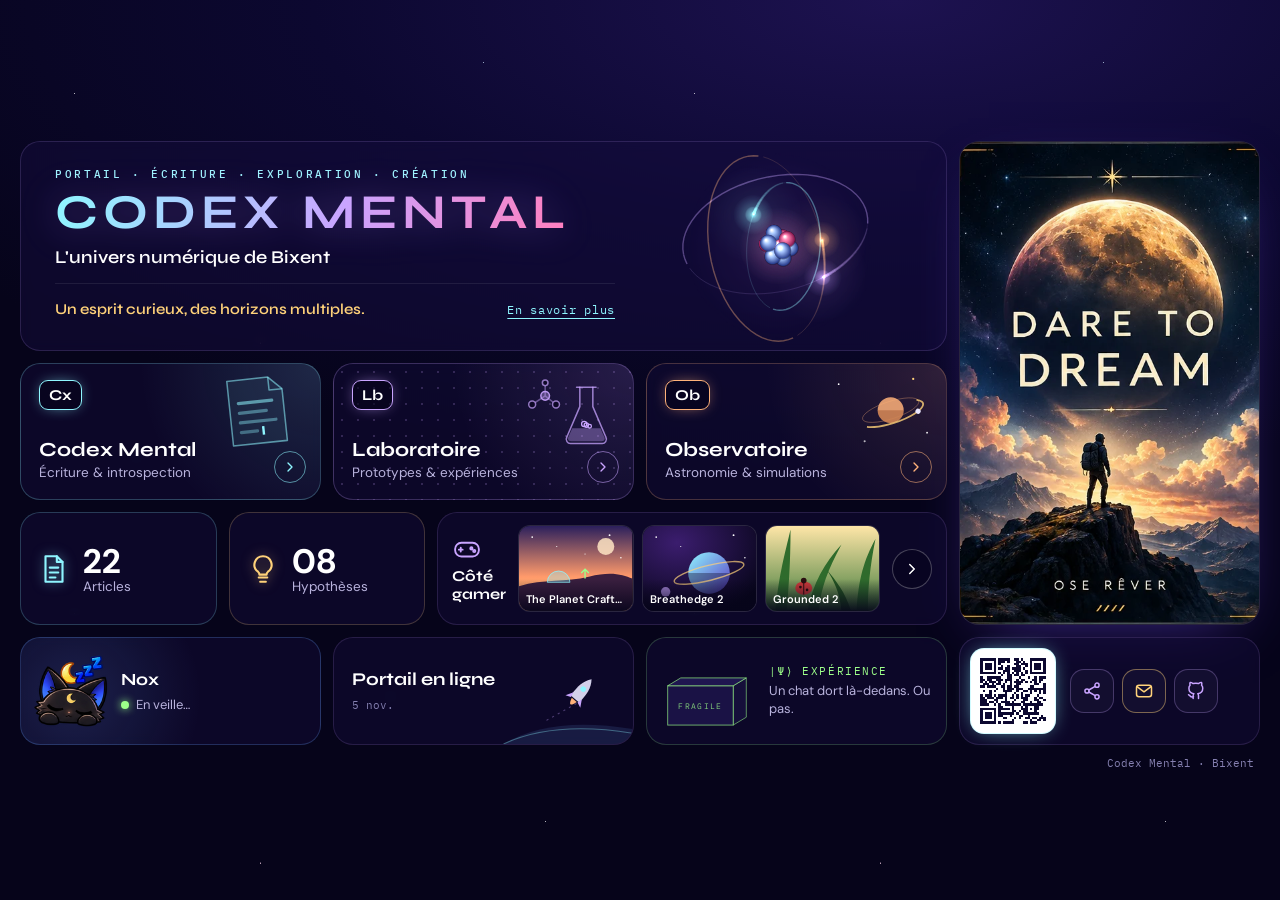
==== index.html @ 1cc4543a "Mosaïque Bento sur 12 colonnes, contact en icônes, Côté gamer illustré - Grille de 12 colonnes : tai" ====
<!doctype html>
<html lang="fr">
<head>
<meta charset="utf-8">
<meta name="viewport" content="width=device-width, initial-scale=1, viewport-fit=cover">
<title>Codex Mental — l'univers numérique de Bixent</title>
<meta name="description" content="Écriture, exploration et création numérique : le portail de Codex Mental, du Laboratoire et de l'Observatoire.">
<meta name="theme-color" content="#06041a">
<link rel="canonical" href="https://bixent.codexmental.com/">
<meta property="og:type" content="website">
<meta property="og:url" content="https://bixent.codexmental.com/">
<meta property="og:title" content="Codex Mental — l'univers numérique de Bixent">
<meta property="og:description" content="Écriture, exploration et création numérique : Codex Mental, le Laboratoire et l'Observatoire.">
<meta name="twitter:card" content="summary">
<link rel="icon" href="favicon.svg" type="image/svg+xml">
<link rel="preload" href="fonts/Syne.woff" as="font" type="font/woff" crossorigin>
<link rel="stylesheet" href="css/style.css">
</head>
<body>
<div class="sky" aria-hidden="true"></div>
<main class="wrap">
<div class="grid" id="grid">

  <!-- EN-TÊTE -->
  <section class="card hero a-hero">
    <canvas class="atom" id="atom" aria-hidden="true"></canvas>
    <div class="hero-in">
      <span class="eyebrow">Portail · Écriture · Exploration · Création</span>
      <h1 class="title">CODEX MENTAL</h1>
      <p class="subtitle">L'univers numérique de Bixent</p>
      <div class="bio">
        <div class="bio-row">
          <p class="bio-head">Un esprit curieux, des horizons multiples.</p>
          <button type="button" class="link-btn" id="bio-btn" aria-expanded="false" aria-controls="bio-more">En savoir plus</button>
        </div>
        <div id="bio-more" class="bio-more" hidden>
          <p>J'aime questionner ce qui nous entoure, explorer ce que nous comprenons encore mal et donner forme aux idées qui traversent mon esprit.</p>
          <p>Entre écriture, sciences, psychologie, technologies et créations numériques, chaque question peut devenir une réflexion, chaque idée un projet, et chaque exploration une nouvelle découverte.</p>
        </div>
      </div>
    </div>
  </section>

  <!-- AFFICHES : pièce maîtresse -->
  <section class="card poster a-poster" id="posters" aria-roledescription="carrousel" aria-label="Affiches">
    <div class="poster-stage" id="poster-stage"></div>
    <div class="poster-bar">
      <span class="poster-status" id="poster-status"></span>
      <div class="poster-nav">
        <button type="button" class="icon-btn round" id="poster-prev" aria-label="Affiche précédente"><svg viewBox="0 0 24 24" aria-hidden="true"><path d="M15 18l-6-6 6-6"/></svg></button>
        <button type="button" class="icon-btn round" id="poster-next" aria-label="Affiche suivante"><svg viewBox="0 0 24 24" aria-hidden="true"><path d="M9 18l6-6-6-6"/></svg></button>
      </div>
    </div>
  </section>

  <!-- TROIS UNIVERS -->
  <a class="card uni a-cx" href="https://codexmental.com" style="--c:#8ff6ff">
    <svg class="uni-art" aria-hidden="true" viewBox="0 0 96 72">
      <g transform="rotate(-6 48 36)">
        <path d="M24 6H62L74 18V66H24Z" fill="#8ff6ff" fill-opacity=".06" stroke="#8ff6ff" stroke-opacity=".55" stroke-width="1.4" stroke-linejoin="round"/>
        <path d="M62 6V18H74" fill="none" stroke="#8ff6ff" stroke-opacity=".55" stroke-width="1.4" stroke-linejoin="round"/>
        <rect x="31" y="26" width="34" height="3" rx="1.5" fill="#8ff6ff" fill-opacity=".55"/>
        <rect x="31" y="35" width="28" height="3" rx="1.5" fill="#8ff6ff" fill-opacity=".4"/>
        <rect x="31" y="44" width="36" height="3" rx="1.5" fill="#8ff6ff" fill-opacity=".4"/>
        <rect x="31" y="53" width="18" height="3" rx="1.5" fill="#8ff6ff" fill-opacity=".35"/>
        <rect class="blink" x="52" y="50.5" width="2.2" height="8" fill="#8ff6ff"/>
      </g>
    </svg>
    <span class="tile">Cx</span>
    <span class="uni-text">
      <span class="uni-name">Codex Mental</span>
      <span class="uni-desc">Écriture &amp; introspection</span>
    </span>
    <span class="go" aria-hidden="true"><svg viewBox="0 0 24 24"><path d="M9 18l6-6-6-6"/></svg></span>
  </a>

  <a class="card uni uni-lab a-lb" href="https://lab.codexmental.com" style="--c:#c9a4ff">
    <svg class="uni-art" aria-hidden="true" viewBox="0 0 96 72">
      <g stroke="#c9a4ff" stroke-width="1.4" fill="none" stroke-linecap="round" stroke-linejoin="round">
        <path d="M14 30L26 22M26 22L36 30M26 22V10" stroke-opacity=".45"/>
        <circle cx="14" cy="30" r="3.2" fill="#0d0826" stroke-opacity=".7"/><circle cx="36" cy="30" r="3.2" fill="#0d0826" stroke-opacity=".7"/>
        <circle cx="26" cy="22" r="4" fill="#c9a4ff" fill-opacity=".35" stroke-opacity=".9"/><circle cx="26" cy="10" r="2.6" fill="#0d0826" stroke-opacity=".7"/>
        <path d="M58 14V32L46 60A4 4 0 0 0 50 66H78A4 4 0 0 0 82 60L70 32V14" stroke-opacity=".75"/>
        <path d="M55 14H73" stroke-opacity=".75"/>
      </g>
      <path d="M51 52H77L81 61A3 3 0 0 1 78 64H50A3 3 0 0 1 47 61Z" fill="#c9a4ff" fill-opacity=".35"/>
      <circle class="bub" cx="62" cy="48" r="2.4" fill="none" stroke="#c9a4ff" stroke-width="1.2"/>
      <circle class="bub b2" cx="67" cy="50" r="1.7" fill="none" stroke="#c9a4ff" stroke-width="1.2"/>
      <circle class="bub b3" cx="64" cy="49" r="2" fill="none" stroke="#c9a4ff" stroke-width="1.2"/>
    </svg>
    <span class="tile">Lb</span>
    <span class="uni-text">
      <span class="uni-name">Laboratoire</span>
      <span class="uni-desc">Prototypes &amp; expériences</span>
    </span>
    <span class="go" aria-hidden="true"><svg viewBox="0 0 24 24"><path d="M9 18l6-6-6-6"/></svg></span>
  </a>

  <a class="card uni a-ob" href="https://obs.codexmental.com" style="--c:#ffb27a">
    <svg class="uni-art" aria-hidden="true" viewBox="0 0 120 90">
      <circle cx="10" cy="14" r="1" fill="#fff"/><circle cx="40" cy="80" r="1.2" fill="#fff" fill-opacity=".7"/><circle cx="112" cy="70" r="1" fill="#fff"/><circle cx="96" cy="8" r="1.3" fill="#ffd27a"/>
      <g transform="translate(70 44)">
        <ellipse rx="34" ry="10" fill="none" stroke="#ffb27a" stroke-opacity=".35" transform="rotate(-18)"/>
        <circle r="15" fill="#ffb27a" fill-opacity=".85"/>
        <path d="M-15 0A15 15 0 0 0 15 0" fill="#8a3f1e" fill-opacity=".35"/>
        <path d="M-32 6A34 10 0 0 0 32-6" transform="rotate(-18) translate(0 4)" fill="none" stroke="#ffd27a" stroke-width="2" stroke-opacity=".8"/>
        <g><animateTransform attributeName="transform" type="rotate" from="0" to="360" dur="16s" repeatCount="indefinite"/><circle cx="26" cy="-18" r="3" fill="#e9e6ff"/></g>
      </g>
    </svg>
    <span class="tile">Ob</span>
    <span class="uni-text">
      <span class="uni-name">Observatoire</span>
      <span class="uni-desc">Astronomie &amp; simulations</span>
    </span>
    <span class="go" aria-hidden="true"><svg viewBox="0 0 24 24"><path d="M9 18l6-6-6-6"/></svg></span>
  </a>

  <!-- COMPTEURS -->
  <section class="card count a-ar" data-feature="stats" style="--c:#8ff6ff">
    <svg class="count-ico" viewBox="0 0 24 24" aria-hidden="true"><path d="M6 3h8l4 4v14H6z"/><path d="M14 3v4h4M9 11h6M9 14.5h6M9 18h4"/></svg>
    <div class="count-txt"><b id="n-articles">22</b><span>Articles</span></div>
  </section>
  <section class="card count a-hy" data-feature="stats" style="--c:#ffd27a">
    <svg class="count-ico" viewBox="0 0 24 24" aria-hidden="true"><path d="M9 18h6M10 21h4"/><path d="M12 3a6 6 0 0 0-3.5 10.9c.6.5 1 1.2 1 2.1h5c0-.9.4-1.6 1-2.1A6 6 0 0 0 12 3z"/></svg>
    <div class="count-txt"><b id="n-ideas">08</b><span>Hypothèses</span></div>
  </section>

  <!-- CÔTÉ GAMER -->
  <section class="card gamer a-gm" id="gamer" hidden>
    <div class="gamer-head">
      <svg class="gamer-ico" viewBox="0 0 24 24" aria-hidden="true"><rect x="2.5" y="7" width="19" height="11" rx="5"/><path d="M7 11v3M5.5 12.5h3"/><circle cx="15.5" cy="11.5" r=".9"/><circle cx="17.8" cy="13.6" r=".9"/></svg>
      <span class="gamer-title">Côté <br>gamer</span>
    </div>
    <ul class="thumbs" id="thumbs" aria-live="polite"></ul>
    <button type="button" class="icon-btn round small-btn" id="games-next" aria-label="Autres jeux" data-tip="Autres jeux"><svg viewBox="0 0 24 24" aria-hidden="true"><path d="M9 18l6-6-6-6"/></svg></button>
  </section>

  <!-- NOX -->
  <section class="card nox a-nx" id="nox" data-feature="nox">
    <button type="button" class="nox-btn" id="nox-btn" aria-label="Réveiller Nox" data-tip="Réveiller Nox">
      <img id="nox-img" class="breathe" src="img/nox/nox_sleep.png" alt="" width="128" height="128">
    </button>
    <div class="mini-txt">
      <p class="nox-name">Nox</p>
      <p class="nox-state"><span class="dot" id="nox-dot"></span><span id="nox-title">En veille…</span></p>
      <p class="nox-line" id="nox-line" aria-live="polite"></p>
    </div>
  </section>

  <!-- NOUVEAUTÉ -->
  <section class="card news a-nw" id="news" data-feature="news">
    <svg class="news-art" viewBox="0 0 120 80" aria-hidden="true">
      <path d="M0 80C30 62 70 58 120 66V80Z" fill="#6aa8ff" fill-opacity=".12"/>
      <path d="M0 80C30 66 70 62 120 70" fill="none" stroke="#8ff6ff" stroke-opacity=".35"/>
      <g class="rocket" transform="translate(84 30) rotate(40)">
        <path d="M0-16C5-10 6-2 5 8H-5C-6-2-5-10 0-16Z" fill="#e9e6ff" fill-opacity=".9"/>
        <circle cy="-4" r="2.6" fill="#8ff6ff"/>
        <path d="M-5 4L-9 11-4 9M5 4L9 11 4 9" fill="#c9a4ff"/>
        <path d="M-3 9Q0 20 3 9Z" fill="#ffb27a"/>
      </g>
      <path d="M40 58L72 40" stroke="#c9a4ff" stroke-opacity=".35" stroke-dasharray="2 4"/>
    </svg>
    <span class="badge" id="news-badge" hidden>NEW</span>
    <p class="news-title" id="news-title">Portail en ligne</p>
    <span class="news-meta" id="news-meta"></span>
  </section>

  <!-- EXPÉRIENCE -->
  <section class="card box a-ex" id="box" data-feature="experience">
    <button type="button" class="box-btn" id="box-btn" aria-label="Ouvrir la boîte" data-tip="Ouvrir la boîte">
      <svg class="box-art" aria-hidden="true" viewBox="34 20 140 116">
        <g class="box-inside">
          <path d="M54 58L74 46H164L144 58Z" transform="rotate(-38 74 46)" fill="#1f1650" stroke="#9dff8a" stroke-opacity=".7" stroke-width="1.4"/>
          <g class="supA" transform="translate(-5 0)">
            <path d="M76 108C70 84 76 70 92 70S114 84 108 108Z" fill="#162a3a" stroke="#8ff6ff" stroke-width="1.4"/>
            <path d="M78 56L76 38 88 50M106 56L108 38 96 50" fill="#162a3a" stroke="#8ff6ff" stroke-width="1.4" stroke-linejoin="round"/>
            <circle cx="92" cy="60" r="16" fill="#162a3a" stroke="#8ff6ff" stroke-width="1.4"/>
            <circle cx="86" cy="59" r="3" fill="#8ff6ff"/><circle cx="98" cy="59" r="3" fill="#8ff6ff"/>
            <path d="M89 66Q92 69 95 66" fill="none" stroke="#8ff6ff" stroke-width="1.3"/>
          </g>
          <g class="supB" transform="translate(6 2)">
            <path d="M76 108C70 84 76 70 92 70S114 84 108 108Z" fill="#2a1f5c" stroke="#c9a4ff" stroke-width="1.4"/>
            <path d="M78 56L76 38 88 50M106 56L108 38 96 50" fill="#2a1f5c" stroke="#c9a4ff" stroke-width="1.4" stroke-linejoin="round"/>
            <circle cx="92" cy="60" r="16" fill="#2a1f5c" stroke="#c9a4ff" stroke-width="1.4"/>
            <path d="M83 59Q86 62 89 59M95 59Q98 62 101 59" fill="none" stroke="#c9a4ff" stroke-width="1.4"/>
          </g>
        </g>
        <path d="M144 70L164 58V118L144 130Z" fill="#150f3a" stroke="#9dff8a" stroke-opacity=".6" stroke-width="1.4"/>
        <rect x="44" y="70" width="100" height="60" fill="#1a1245" stroke="#9dff8a" stroke-opacity=".7" stroke-width="1.4"/>
        <path class="box-lid" d="M44 70L64 58H164L144 70Z" fill="#1f1650" stroke="#9dff8a" stroke-opacity=".7" stroke-width="1.4"/>
        <text x="94" y="106" text-anchor="middle" font-family="IBM Plex Mono, monospace" font-size="12" letter-spacing="2" fill="#9dff8a" fill-opacity=".8">FRAGILE</text>
      </svg>
    </button>
    <div class="mini-txt">
      <p class="box-kicker">|ψ⟩ Expérience</p>
      <p class="box-line" id="box-line" aria-live="polite">Un chat dort là-dedans. Ou pas.</p>
    </div>
  </section>

  <!-- CONTACT ET PARTAGE -->
  <section class="card contact a-ct" aria-label="Contact et partage">
    <button type="button" class="qr-btn" id="qr-btn" aria-label="Agrandir le QR code" data-tip="Agrandir">
      <img src="img/qr-bixent.svg" alt="QR code vers le portail" width="84" height="84">
    </button>
    <div class="ctl" id="socials">
      <button type="button" class="icon-btn" id="share-btn" aria-label="Partager le portail" data-tip="Partager"><svg viewBox="0 0 24 24" aria-hidden="true"><circle cx="18" cy="5" r="2.5"/><circle cx="6" cy="12" r="2.5"/><circle cx="18" cy="19" r="2.5"/><path d="M8.2 10.8l7.6-4.4M8.2 13.2l7.6 4.4"/></svg></button>
      <a class="icon-btn icon-mail" id="mail-btn" href="mailto:contact@codexmental.com" aria-label="M'écrire" data-tip="M'écrire"><svg viewBox="0 0 24 24" aria-hidden="true"><rect x="3" y="5" width="18" height="14" rx="3"/><path d="M4 7l8 6 8-6"/></svg></a>
    </div>
  </section>

  <!-- ATELIER D'ÉCRITURE (masqué tant que features.atelier = false) -->
  <section class="card atelier a-wr" id="atelier" data-feature="atelier" hidden>
    <span class="label" style="color:#ffb4dc">Dans l'atelier d'écriture</span>
    <div class="covers" id="covers"></div>
  </section>

</div>
<footer class="foot"><span>Codex Mental · Bixent</span></footer>
</main>

<dialog class="modal" id="qr-modal" aria-label="QR code du portail">
  <img src="img/qr-bixent.svg" alt="QR code vers bixent.codexmental.com" width="260" height="260">
  <p class="mono small muted">bixent.codexmental.com</p>
  <div class="modal-btns">
    <a class="pill pill-ghost" href="img/qr-bixent.svg" download="qr-bixent.svg">Télécharger</a>
    <button type="button" class="pill pill-ghost" id="qr-close">Fermer</button>
  </div>
</dialog>
<dialog class="modal gallery" id="gallery" aria-label="Atelier d'écriture"></dialog>
<div class="toast" id="toast" role="status" aria-live="polite"></div>

<script src="js/atom.js" defer></script>
<script src="js/app.js" defer></script>
</body>
</html>
---- css/style.css ----
/* Portail Codex Mental — bixent.codexmental.com */
@font-face { font-family: 'Syne'; src: url('../fonts/Syne.woff') format('woff'); font-weight: 400 800; font-display: swap; }
@font-face { font-family: 'DM Sans'; src: url('../fonts/DMSans.woff') format('woff'); font-weight: 100 1000; font-display: swap; }
@font-face { font-family: 'IBM Plex Mono'; src: url('../fonts/IBMPlexMono-400.woff') format('woff'); font-weight: 400; font-display: swap; }
@font-face { font-family: 'IBM Plex Mono'; src: url('../fonts/IBMPlexMono-500.woff') format('woff'); font-weight: 500; font-display: swap; }

:root {
  --void: #06041a;
  --card: rgba(18, 12, 52, .58);
  --line: rgba(201, 164, 255, .14);
  --fg: #e9e6ff;
  --soft: #cfcaea;
  --muted: #b9b3dd;
  --dim: #8580b0;
  --cyan: #8ff6ff;
  --violet: #c9a4ff;
  --pink: #ff7fbf;
  --gold: #ffd27a;
  --orange: #ffb27a;
  --green: #9dff8a;
  --display: 'Syne', 'Trebuchet MS', system-ui, sans-serif;
  --body: 'DM Sans', system-ui, -apple-system, 'Segoe UI', sans-serif;
  --mono: 'IBM Plex Mono', ui-monospace, Menlo, Consolas, monospace;
  --r: 20px;
  --gap: 12px;
  color-scheme: dark;
}
* { box-sizing: border-box; }
html { -webkit-text-size-adjust: 100%; }
body {
  margin: 0; min-height: 100vh; color: var(--fg); font-family: var(--body); font-size: 15px; line-height: 1.5;
  background: var(--void) radial-gradient(ellipse 120% 70% at 70% 0%, #1d1250 0%, #0c0830 38%, var(--void) 75%) no-repeat;
}
.sky { position: fixed; inset: 0; z-index: -1; pointer-events: none; opacity: .7;
  background-image:
    radial-gradient(1px 1px at 12% 18%, #fff 50%, transparent 51%),
    radial-gradient(1px 1px at 78% 12%, #cfe9ff 50%, transparent 51%),
    radial-gradient(1.4px 1.4px at 42% 66%, #ffd9ee 50%, transparent 51%),
    radial-gradient(1px 1px at 88% 58%, #fff 50%, transparent 51%),
    radial-gradient(1px 1px at 22% 88%, #bff6ff 50%, transparent 51%),
    radial-gradient(1.2px 1.2px at 63% 34%, #fff 50%, transparent 51%),
    radial-gradient(1px 1px at 5% 52%, #e2dcff 50%, transparent 51%),
    radial-gradient(1px 1px at 95% 90%, #fff 50%, transparent 51%);
  background-size: 620px 520px; }
a { color: var(--cyan); }
a:hover { color: #fff; }
button { font: inherit; color: inherit; }
:focus-visible { outline: 2px solid var(--cyan); outline-offset: 3px; }
[hidden] { display: none !important; }
p { margin: 0; }

.wrap { max-width: 1280px; margin: 0 auto; padding: 24px 20px 12px; min-height: 100vh; display: flex; flex-direction: column; justify-content: center; }

/* ---------- Mosaïque : 12 colonnes ---------- */
.grid {
  display: grid; gap: var(--gap);
  grid-template-columns: repeat(12, minmax(0, 1fr));
  grid-template-areas:
    "h  h  h  h  h  h  h  h  h  p  p  p"
    "cx cx cx lb lb lb ob ob ob p  p  p"
    "ar ar hy hy gm gm gm gm gm p  p  p"
    "nx nx nx nw nw nw ex ex ex ct ct ct";
}
.grid.with-atelier {
  grid-template-areas:
    "h  h  h  h  h  h  h  h  h  p  p  p"
    "cx cx cx lb lb lb ob ob ob p  p  p"
    "ar ar hy hy gm gm gm gm gm p  p  p"
    "nx nx nx nw nw nw ex ex ex ct ct ct"
    "wr wr wr wr wr wr wr wr wr wr wr wr";
}
.grid.no-gamer { grid-template-areas:
    "h  h  h  h  h  h  h  h  h  p  p  p"
    "cx cx cx lb lb lb ob ob ob p  p  p"
    "ar ar ar hy hy hy nw nw nw p  p  p"
    "nx nx nx nx ex ex ex ex ct ct ct ct"; }
.a-hero { grid-area: h; } .a-poster { grid-area: p; } .a-cx { grid-area: cx; } .a-lb { grid-area: lb; } .a-ob { grid-area: ob; }
.a-ar { grid-area: ar; } .a-hy { grid-area: hy; } .a-gm { grid-area: gm; } .a-nx { grid-area: nx; } .a-nw { grid-area: nw; }
.a-ex { grid-area: ex; } .a-ct { grid-area: ct; } .a-wr { grid-area: wr; }

/* ---------- Carte ---------- */
.card {
  position: relative; overflow: hidden; border-radius: var(--r);
  background: var(--card); border: 1px solid var(--line); padding: 16px 18px;
  display: flex; flex-direction: column; gap: 8px;
  transition: transform .35s cubic-bezier(.2, .7, .2, 1), box-shadow .35s, border-color .35s;
  -webkit-backdrop-filter: blur(6px); backdrop-filter: blur(6px);
  animation: rise .7s cubic-bezier(.2, .7, .2, 1) both;
}
/* lueur qui suit la souris, et bordure qui s'éclaire à son passage */
.card::after { content: ''; position: absolute; inset: 0; border-radius: inherit; pointer-events: none; opacity: 0; transition: opacity .3s;
  background: radial-gradient(240px circle at var(--mx, 50%) var(--my, 50%), color-mix(in srgb, var(--c, #c9a4ff) 14%, transparent), transparent 60%); }
.card::before { content: ''; position: absolute; inset: 0; border-radius: inherit; padding: 1px; pointer-events: none; opacity: 0; transition: opacity .3s;
  background: radial-gradient(180px circle at var(--mx, 50%) var(--my, 50%), color-mix(in srgb, var(--c, #c9a4ff) 85%, transparent), transparent 70%);
  -webkit-mask: linear-gradient(#000 0 0) content-box, linear-gradient(#000 0 0); -webkit-mask-composite: xor; mask-composite: exclude; }
.card:hover::after, .card:hover::before { opacity: 1; }
.grid > :nth-child(2) { animation-delay: .04s; } .grid > :nth-child(3) { animation-delay: .08s; } .grid > :nth-child(4) { animation-delay: .12s; }
.grid > :nth-child(5) { animation-delay: .16s; } .grid > :nth-child(6) { animation-delay: .2s; } .grid > :nth-child(7) { animation-delay: .24s; }
.grid > :nth-child(8) { animation-delay: .28s; } .grid > :nth-child(9) { animation-delay: .32s; } .grid > :nth-child(n+10) { animation-delay: .36s; }
@keyframes rise { from { opacity: 0; transform: translateY(10px); } }

.label { display: flex; align-items: center; gap: 8px; font-family: var(--mono); font-size: 11px; font-weight: 500; letter-spacing: .2em; text-transform: uppercase; color: #a29dc8; }
.mono { font-family: var(--mono); }
.small { font-size: 11px; }
.muted { color: var(--dim); }

/* infobulles */
[data-tip] { position: relative; }
[data-tip]::after { content: attr(data-tip); position: absolute; left: 50%; bottom: calc(100% + 8px); transform: translate(-50%, 4px); white-space: nowrap;
  padding: 4px 9px; border-radius: 8px; background: #1a1245; border: 1px solid var(--line); color: #fff; font-family: var(--mono); font-size: 11px; letter-spacing: .04em;
  opacity: 0; pointer-events: none; transition: opacity .2s, transform .2s; z-index: 5; }
[data-tip]:hover::after, [data-tip]:focus-visible::after { opacity: 1; transform: translate(-50%, 0); }

/* ---------- En-tête ---------- */
.hero { --c: #c9a4ff; padding: 24px 34px; justify-content: center; background: rgba(20, 13, 60, .5); border-color: rgba(201, 164, 255, .16); overflow: hidden; }
.atom { position: absolute; right: 18px; top: 50%; width: 300px; height: 300px; transform: translateY(-50%); pointer-events: none; }
.hero-in { position: relative; z-index: 1; max-width: 640px; display: flex; flex-direction: column; gap: 6px; }
.eyebrow { font-family: var(--mono); font-size: 11px; font-weight: 500; letter-spacing: .24em; text-transform: uppercase; color: #9ff3ff; }
.title {
  margin: 0; font-family: var(--display); font-weight: 700; font-size: clamp(36px, 3.8vw, 52px); letter-spacing: .1em; line-height: 1.02;
  background: linear-gradient(100deg, #8ff6ff 0%, #c9a4ff 45%, #ff7fbf 80%, #ffd27a 100%);
  -webkit-background-clip: text; background-clip: text; color: transparent; -webkit-text-fill-color: transparent;
  filter: drop-shadow(0 0 18px rgba(170, 130, 255, .35));
}
.subtitle { font-family: var(--display); font-size: 18px; font-weight: 600; color: #fff; }
.bio { margin-top: 6px; padding-top: 10px; border-top: 1px solid rgba(255, 255, 255, .08); max-width: 560px; }
.bio-row { display: flex; flex-wrap: wrap; align-items: center; justify-content: space-between; gap: 6px 16px; }
.bio-head { font-family: var(--display); font-weight: 600; font-size: 15px; color: var(--gold); }
.bio-more { margin-top: 8px; display: flex; flex-direction: column; gap: 6px; animation: rise .4s ease both; }
.bio-more p { color: var(--soft); line-height: 1.55; font-size: 14px; }
.link-btn { background: none; border: 0; padding: 4px 0; min-height: 32px; cursor: pointer; font-family: var(--mono); font-size: 11.5px; letter-spacing: .06em; color: var(--cyan); text-decoration: underline; text-underline-offset: 4px; }

/* ---------- Affiches ---------- */
.poster { --c: #ffd27a; padding: 0; gap: 0; border-color: rgba(255, 255, 255, .12); background: #0a0622; box-shadow: 0 20px 60px -30px rgba(122, 77, 255, .6); }
.poster-stage { position: relative; flex: 1 1 auto; min-height: 260px; }
.poster-stage img { position: absolute; inset: 0; width: 100%; height: 100%; object-fit: cover; opacity: 0; transform: scale(1.03); transition: opacity 1.6s ease, transform 8s ease-out; }
.poster-stage img.on { opacity: 1; transform: scale(1); }
.poster-bar { position: absolute; left: 0; right: 0; bottom: 0; z-index: 2; display: flex; justify-content: space-between; align-items: center; gap: 8px; padding: 34px 12px 12px 16px;
  background: linear-gradient(to top, rgba(6, 4, 26, .85), rgba(6, 4, 26, 0)); opacity: 0; transition: opacity .35s; }
.poster:hover .poster-bar, .poster:focus-within .poster-bar { opacity: 1; }
@media (hover: none) { .poster-bar { opacity: 1; } }
.poster-status { font-family: var(--mono); font-size: 11px; letter-spacing: .08em; color: rgba(255, 255, 255, .75); }
.poster-nav { display: flex; gap: 8px; }

/* boutons-icônes */
.icon-btn { width: 44px; height: 44px; border-radius: 14px; border: 1px solid rgba(201, 164, 255, .28); background: rgba(255, 255, 255, .03); display: inline-flex; align-items: center; justify-content: center;
  cursor: pointer; padding: 0; color: var(--violet); text-decoration: none; transition: color .2s, border-color .2s, box-shadow .2s, background .2s; }
.icon-btn:hover { color: #fff; border-color: var(--violet); box-shadow: 0 0 20px -6px var(--violet); }
.icon-btn svg { width: 20px; height: 20px; fill: none; stroke: currentColor; stroke-width: 1.8; stroke-linecap: round; stroke-linejoin: round; }
.icon-btn.round { border-radius: 50%; width: 40px; height: 40px; color: #fff; border-color: rgba(255, 255, 255, .25); background: rgba(6, 4, 26, .45); }
.icon-btn.round:hover { background: rgba(255, 255, 255, .14); }
.icon-btn.round svg { width: 18px; height: 18px; stroke-width: 2; }
.icon-mail { color: var(--gold); border-color: rgba(255, 210, 122, .45); }
.icon-mail:hover { color: #1a0b3a; background: var(--gold); border-color: var(--gold); box-shadow: 0 0 22px -6px var(--gold); }

/* ---------- Univers ---------- */
.uni { min-height: 0; text-decoration: none; color: inherit; gap: 10px; padding: 16px 18px 16px; border-color: color-mix(in srgb, var(--c) 24%, transparent);
  background: radial-gradient(circle at 100% 0%, color-mix(in srgb, var(--c) 14%, transparent) 0%, transparent 55%), var(--card); }
.uni-lab { background: radial-gradient(color-mix(in srgb, var(--c) 20%, transparent) 1px, transparent 1.2px) 0 0 / 16px 16px, radial-gradient(circle at 100% 0%, color-mix(in srgb, var(--c) 14%, transparent) 0%, transparent 55%), var(--card); }
.uni:hover { color: inherit; transform: translateY(-3px); box-shadow: 0 18px 50px -22px var(--c); }
.uni-art { position: absolute; right: 12px; top: 8px; width: 104px; height: 78px; pointer-events: none; transition: transform .5s cubic-bezier(.2, .7, .2, 1); }
.uni:hover .uni-art { transform: translateY(-3px) scale(1.04); }
.tile { align-self: flex-start; padding: 3px 9px; border-radius: 9px; border: 1.5px solid var(--c); background: rgba(6, 4, 26, .6); font-family: var(--display); font-weight: 700; font-size: 15px; color: #fff;
  position: relative; z-index: 1; box-shadow: 0 0 16px -6px var(--c); }
.uni-text { margin-top: auto; padding-top: 18px; padding-right: 40px; display: flex; flex-direction: column; gap: 1px; position: relative; z-index: 1; }
.uni-name { font-family: var(--display); font-size: 20px; font-weight: 700; color: #fff; line-height: 1.2; }
.uni-desc { font-size: 13.5px; color: var(--muted); }
.go { position: absolute; right: 14px; bottom: 16px; width: 32px; height: 32px; border-radius: 50%; border: 1px solid color-mix(in srgb, var(--c) 55%, transparent); display: flex; align-items: center; justify-content: center; color: var(--c); transition: transform .3s, background .3s, color .3s; z-index: 1; }
.go svg { width: 16px; height: 16px; fill: none; stroke: currentColor; stroke-width: 2; stroke-linecap: round; stroke-linejoin: round; }
.uni:hover .go { transform: translateX(3px); background: var(--c); color: #0c0830; }

/* ---------- Compteurs ---------- */
.count { flex-direction: row; align-items: center; gap: 12px; padding: 14px 16px; border-color: color-mix(in srgb, var(--c) 22%, transparent); }
.count-ico { flex: 0 0 auto; width: 34px; height: 34px; fill: none; stroke: var(--c); stroke-width: 1.5; stroke-linecap: round; stroke-linejoin: round; filter: drop-shadow(0 0 6px color-mix(in srgb, var(--c) 50%, transparent)); }
.count-txt { display: flex; flex-direction: column; line-height: 1.1; }
.count-txt b { font-family: var(--body); font-weight: 700; font-size: 34px; color: #fff; letter-spacing: .01em; font-variant-numeric: tabular-nums; }
.count-txt span { font-size: 13.5px; color: var(--muted); }

/* ---------- Côté gamer ---------- */
.gamer { --c: #8ff6ff; flex-direction: row; align-items: center; gap: 12px; padding: 12px 14px; }
.gamer-head { flex: 0 0 auto; display: flex; flex-direction: column; gap: 4px; }
.gamer-ico { width: 30px; height: 30px; fill: none; stroke: var(--violet); stroke-width: 1.5; stroke-linecap: round; stroke-linejoin: round; }
.gamer-title { font-family: var(--display); font-weight: 700; font-size: 15px; line-height: 1.15; color: #fff; }
.thumbs { list-style: none; margin: 0; padding: 0; flex: 1 1 auto; display: grid; grid-template-columns: repeat(3, minmax(0, 1fr)); gap: 8px; min-width: 0; }
.thumb { position: relative; aspect-ratio: 4 / 3; border-radius: 12px; overflow: hidden; border: 1px solid rgba(255, 255, 255, .12); background: #0d0826; animation: swap .6s ease both; }
.thumb img, .thumb svg { position: absolute; inset: 0; width: 100%; height: 100%; object-fit: cover; display: block; transition: transform .5s; }
.thumb:hover img, .thumb:hover svg { transform: scale(1.06); }
.thumb span { position: absolute; left: 0; right: 0; bottom: 0; padding: 14px 7px 5px; font-size: 11px; font-weight: 600; line-height: 1.2; color: #fff;
  background: linear-gradient(to top, rgba(6, 4, 26, .9), rgba(6, 4, 26, 0)); white-space: nowrap; overflow: hidden; text-overflow: ellipsis; }
.thumb:nth-child(2) { animation-delay: .06s; } .thumb:nth-child(3) { animation-delay: .12s; }
@keyframes swap { from { opacity: 0; transform: translateY(6px); } }
.small-btn { flex: 0 0 auto; width: 36px; height: 36px; }

/* ---------- Nox ---------- */
.nox { --c: #6aa8ff; flex-direction: row; align-items: center; gap: 10px; padding: 10px 16px 10px 10px; border-color: rgba(106, 168, 255, .24);
  background: radial-gradient(circle at 18% 55%, rgba(106, 168, 255, .16) 0%, transparent 50%), var(--card); }
.nox-btn { flex: 0 0 auto; width: 80px; height: 80px; border: 0; border-radius: 18px; background: transparent; padding: 0; cursor: pointer; display: flex; align-items: center; justify-content: center; -webkit-tap-highlight-color: transparent; }
.nox-btn img { width: 80px; height: 80px; display: block; }
.mini-txt { display: flex; flex-direction: column; gap: 2px; min-width: 0; }
.nox-name { font-family: var(--display); font-size: 17px; font-weight: 700; color: #fff; }
.nox-state { display: flex; align-items: center; gap: 7px; font-size: 13px; color: var(--muted); }
.dot { width: 8px; height: 8px; border-radius: 50%; background: #9dff8a; box-shadow: 0 0 8px #9dff8a; animation: pulse 2.4s ease-in-out infinite; }
.nox.awake .dot { background: var(--gold); box-shadow: 0 0 8px var(--gold); }
@keyframes pulse { 50% { opacity: .35; } }
.nox-line { font-size: 12px; line-height: 1.4; color: var(--dim); }
.nox-line:empty { display: none; }

/* ---------- Nouveauté ---------- */
.news { --c: #ffd27a; justify-content: center; gap: 6px; padding: 14px 18px; }
.news-art { position: absolute; right: 0; bottom: 0; width: 130px; height: 86px; pointer-events: none; }
.rocket { animation: float 4s ease-in-out infinite; transform-box: fill-box; }
@keyframes float { 50% { translate: 2px -3px; } }
.badge { align-self: flex-start; padding: 2px 8px; border-radius: 999px; background: var(--gold); color: #1a0b3a; font-family: var(--mono); font-size: 10px; font-weight: 500; letter-spacing: .1em; position: relative; z-index: 1; }
.news-title { font-family: var(--display); font-size: 18px; font-weight: 700; color: #fff; line-height: 1.25; position: relative; z-index: 1; max-width: 70%; }
.news-title a { color: inherit; text-decoration: none; }
.news-meta { font-family: var(--mono); font-size: 11px; color: var(--dim); position: relative; z-index: 1; }
.news-meta:empty { display: none; }

/* ---------- Expérience ---------- */
.box { --c: #9dff8a; flex-direction: row; align-items: center; gap: 12px; padding: 10px 16px 10px 10px; border-color: rgba(157, 255, 138, .2); }
.box-btn { flex: 0 0 auto; border: 0; padding: 4px; background: transparent; border-radius: 14px; cursor: pointer; }
.box-art { width: 92px; height: 76px; display: block; transition: transform .3s; }
.box-btn:hover .box-art { transform: rotate(-3deg) scale(1.04); }
.box-inside { display: none; }
.box.open .box-inside { display: inline; }
.box.open .box-lid { display: none; }
.box-kicker { font-family: var(--mono); font-size: 11px; letter-spacing: .14em; text-transform: uppercase; color: var(--green); }
.box-line { font-size: 13px; line-height: 1.4; color: var(--muted); }

/* ---------- Contact et partage ---------- */
.contact { flex-direction: row; align-items: center; gap: 14px; padding: 10px 14px 10px 10px; overflow: visible; }
.qr-btn { flex: 0 0 auto; border: 1px solid rgba(143, 246, 255, .4); border-radius: 14px; padding: 5px; background: #fff; cursor: zoom-in; line-height: 0; box-shadow: 0 0 22px -8px var(--cyan); transition: transform .25s; }
.qr-btn:hover { transform: scale(1.04); }
.qr-btn img { width: 74px; height: 74px; display: block; }
.ctl { display: flex; flex-wrap: wrap; gap: 8px; align-content: center; }

/* ---------- Atelier ---------- */
.covers { display: flex; gap: 14px; overflow-x: auto; padding-bottom: 4px; }
.cover { flex: 0 0 120px; display: flex; flex-direction: column; gap: 6px; text-align: left; background: none; border: 0; padding: 0; cursor: pointer; }
.cover-art { aspect-ratio: 2 / 3; border-radius: 10px; padding: 10px; display: flex; flex-direction: column; justify-content: space-between; background: linear-gradient(160deg, #3b1d6e, #0a0622); border: 1px solid rgba(255, 127, 191, .35); overflow: hidden; }
.cover-art img { width: 100%; height: 100%; object-fit: cover; }
.cover b { font-family: var(--display); font-size: 13px; color: #fff; }
.cover span { font-size: 12px; color: var(--muted); }

/* ---------- Fenêtres ---------- */
.modal { border: 1px solid var(--line); border-radius: 24px; background: #0c0830; color: var(--fg); padding: 24px; text-align: center; }
.modal::backdrop { background: rgba(6, 4, 26, .85); -webkit-backdrop-filter: blur(6px); backdrop-filter: blur(6px); }
.modal img { width: min(260px, 70vw); height: auto; border-radius: 12px; background: #fff; padding: 10px; }
.modal p { margin: 10px 0 14px; }
.modal-btns { display: flex; justify-content: center; gap: 8px; }
.gallery { max-width: min(920px, calc(100vw - 32px)); width: 100%; text-align: left; }
.pill { min-height: 40px; padding: 0 16px; border-radius: 999px; display: inline-flex; align-items: center; justify-content: center; gap: 8px; font-family: var(--body); font-size: 13px; font-weight: 500; text-decoration: none; cursor: pointer; border: 1px solid transparent; }
.pill-ghost { border-color: rgba(255, 255, 255, .22); background: rgba(255, 255, 255, .04); color: #fff; }
.pill-ghost:hover { color: #fff; background: rgba(255, 255, 255, .1); }
.toast { position: fixed; left: 50%; bottom: 24px; transform: translate(-50%, 20px); padding: 8px 16px; border-radius: 999px; background: #1a1245; border: 1px solid var(--line); color: #fff; font-size: 13px;
  opacity: 0; pointer-events: none; transition: opacity .25s, transform .25s; z-index: 20; }
.toast.on { opacity: 1; transform: translate(-50%, 0); }

.foot { display: flex; justify-content: flex-end; padding: 10px 6px 0; font-family: var(--mono); font-size: 11px; color: var(--dim); }

/* ---------- Animations internes ---------- */
.blink { animation: blink 1.1s steps(1) infinite; }
@keyframes blink { 50%, 100% { opacity: 0; } }
.bub { animation: bub 3.6s ease-in infinite; } .bub.b2 { animation-delay: 1.3s; } .bub.b3 { animation-delay: 2.4s; }
@keyframes bub { 0% { transform: translateY(0); opacity: 0; } 15% { opacity: 1; } 100% { transform: translateY(-40px); opacity: 0; } }
.breathe { animation: breathe 4.2s ease-in-out infinite; transform-origin: 50% 90%; }
@keyframes breathe { 50% { transform: scale(1.035); } }
.hop { animation: hop .5s ease both; }
@keyframes hop { 30% { transform: translateY(-8px) rotate(-4deg); } 60% { transform: rotate(3deg); } }
.supA { animation: supA 2.2s ease-in-out infinite; } .supB { animation: supB 2.2s ease-in-out infinite; }
@keyframes supA { 50% { opacity: .25; } } @keyframes supB { 0%, 100% { opacity: .25; } 50% { opacity: .9; } }

/* ---------- Tablette ---------- */
@media (max-width: 1020px) {
  .grid, .grid.no-gamer { grid-template-columns: repeat(4, minmax(0, 1fr)); grid-template-areas:
    "h h h h" "cx cx lb lb" "ob ob ar hy" "gm gm gm gm" "p p nx nx" "p p nw nw" "p p ex ex" "p p ct ct"; }
  .grid.with-atelier { grid-template-areas:
    "h h h h" "cx cx lb lb" "ob ob ar hy" "gm gm gm gm" "p p nx nx" "p p nw nw" "p p ex ex" "p p ct ct" "wr wr wr wr"; }
  .poster-stage { aspect-ratio: 2 / 3; flex: none; }
  .atom { width: 260px; height: 260px; right: -20px; }
}
/* ---------- Mobile (QR code) ---------- */
@media (max-width: 640px) {
  .wrap { padding: 14px 12px 18px; display: block; min-height: 0; }
  .grid, .grid.no-gamer { grid-template-columns: repeat(2, minmax(0, 1fr)); grid-template-areas:
    "h h" "cx cx" "lb lb" "ob ob" "ar hy" "p p" "gm gm" "nx nx" "nw nw" "ex ex" "ct ct"; }
  .grid.with-atelier { grid-template-areas:
    "h h" "cx cx" "lb lb" "ob ob" "ar hy" "wr wr" "p p" "gm gm" "nx nx" "nw nw" "ex ex" "ct ct"; }
  .hero { padding: 24px 20px 18px; }
  .atom { right: -70px; top: -60px; transform: none; width: 220px; height: 220px; opacity: .55; }
  .title { font-size: 40px; letter-spacing: .07em; }
  .eyebrow { letter-spacing: .16em; font-size: 10px; }
  .uni { flex-direction: row; align-items: center; padding: 14px 16px; }
  .uni .uni-art { transform: scale(.7); transform-origin: top right; opacity: .3; right: 50px; }
  .uni:hover .uni-art { transform: scale(.7); }
  .uni-text { margin-top: 0; padding-top: 0; }
  .uni-name { font-size: 19px; }
  .go { bottom: 50%; transform: translateY(50%); }
  .uni:hover .go { transform: translateY(50%) translateX(3px); }
  .count-txt b { font-size: 28px; }
  .gamer { flex-wrap: wrap; }
  .gamer-head { flex-direction: row; align-items: center; gap: 8px; }
  .gamer-title br { display: none; }
  .thumbs { order: 3; flex-basis: 100%; }
  .small-btn { margin-left: auto; }
  .contact { justify-content: center; }
  .card::after, .card::before { display: none; }
}
@media (prefers-reduced-motion: reduce) {
  *, *::before, *::after { animation: none !important; transition: none !important; }
}
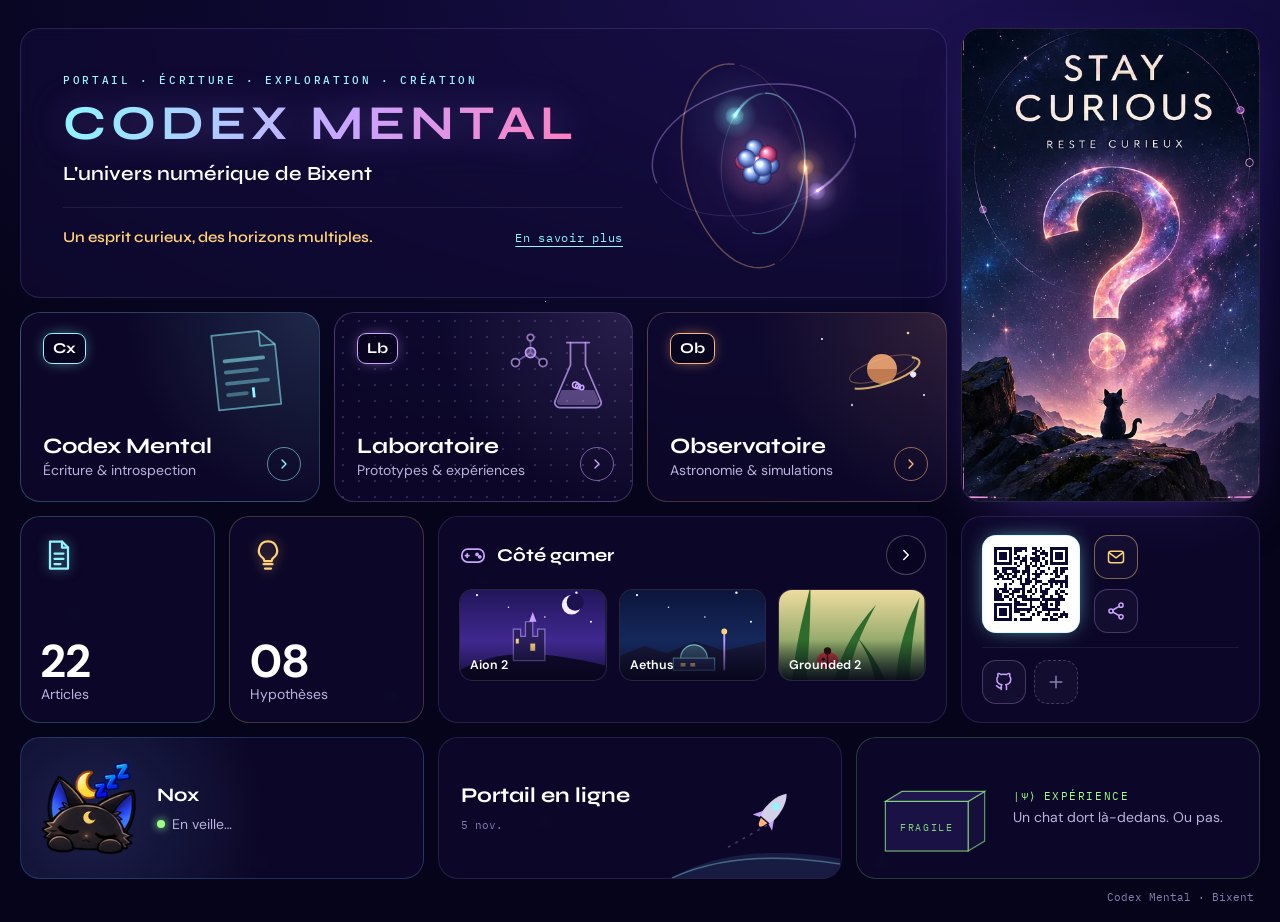
==== commit 469342d5: "Mosaïque plus aérée, grille à placement automatique, panneau des réseaux - Cartes plus hautes et plu" ====
--- a/index.html
+++ b/index.html
@@ -129,10 +129,26 @@
   <section class="card gamer a-gm" id="gamer" hidden>
     <div class="gamer-head">
       <svg class="gamer-ico" viewBox="0 0 24 24" aria-hidden="true"><rect x="2.5" y="7" width="19" height="11" rx="5"/><path d="M7 11v3M5.5 12.5h3"/><circle cx="15.5" cy="11.5" r=".9"/><circle cx="17.8" cy="13.6" r=".9"/></svg>
-      <span class="gamer-title">Côté <br>gamer</span>
+      <span class="gamer-title">Côté gamer</span>
+      <button type="button" class="icon-btn round small-btn" id="games-next" aria-label="Autres jeux" data-tip="Autres jeux"><svg viewBox="0 0 24 24" aria-hidden="true"><path d="M9 18l6-6-6-6"/></svg></button>
     </div>
     <ul class="thumbs" id="thumbs" aria-live="polite"></ul>
-    <button type="button" class="icon-btn round small-btn" id="games-next" aria-label="Autres jeux" data-tip="Autres jeux"><svg viewBox="0 0 24 24" aria-hidden="true"><path d="M9 18l6-6-6-6"/></svg></button>
+  </section>
+
+  <!-- CONTACT, PARTAGE, RÉSEAUX -->
+  <section class="card contact a-ct" aria-label="Contact et partage">
+    <div class="ct-top">
+      <button type="button" class="qr-btn" id="qr-btn" aria-label="Agrandir le QR code" data-tip="Agrandir">
+        <img src="img/qr-bixent.svg" alt="QR code vers le portail" width="88" height="88">
+      </button>
+      <div class="ct-actions">
+        <a class="icon-btn icon-mail" id="mail-btn" href="mailto:contact@codexmental.com" aria-label="M'écrire" data-tip="M'écrire"><svg viewBox="0 0 24 24" aria-hidden="true"><rect x="3" y="5" width="18" height="14" rx="3"/><path d="M4 7l8 6 8-6"/></svg></a>
+        <button type="button" class="icon-btn" id="share-btn" aria-label="Partager le portail" data-tip="Partager"><svg viewBox="0 0 24 24" aria-hidden="true"><circle cx="18" cy="5" r="2.5"/><circle cx="6" cy="12" r="2.5"/><circle cx="18" cy="19" r="2.5"/><path d="M8.2 10.8l7.6-4.4M8.2 13.2l7.6 4.4"/></svg></button>
+      </div>
+    </div>
+    <div class="ct-socials" id="socials">
+      <button type="button" class="icon-btn icon-more" id="socials-more" aria-label="Tous mes réseaux" data-tip="Tous mes réseaux" aria-haspopup="dialog"><svg viewBox="0 0 24 24" aria-hidden="true"><path d="M12 5v14M5 12h14"/></svg></button>
+    </div>
   </section>
 
   <!-- NOX -->
@@ -197,17 +213,6 @@
     </div>
   </section>
 
-  <!-- CONTACT ET PARTAGE -->
-  <section class="card contact a-ct" aria-label="Contact et partage">
-    <button type="button" class="qr-btn" id="qr-btn" aria-label="Agrandir le QR code" data-tip="Agrandir">
-      <img src="img/qr-bixent.svg" alt="QR code vers le portail" width="84" height="84">
-    </button>
-    <div class="ctl" id="socials">
-      <button type="button" class="icon-btn" id="share-btn" aria-label="Partager le portail" data-tip="Partager"><svg viewBox="0 0 24 24" aria-hidden="true"><circle cx="18" cy="5" r="2.5"/><circle cx="6" cy="12" r="2.5"/><circle cx="18" cy="19" r="2.5"/><path d="M8.2 10.8l7.6-4.4M8.2 13.2l7.6 4.4"/></svg></button>
-      <a class="icon-btn icon-mail" id="mail-btn" href="mailto:contact@codexmental.com" aria-label="M'écrire" data-tip="M'écrire"><svg viewBox="0 0 24 24" aria-hidden="true"><rect x="3" y="5" width="18" height="14" rx="3"/><path d="M4 7l8 6 8-6"/></svg></a>
-    </div>
-  </section>
-
   <!-- ATELIER D'ÉCRITURE (masqué tant que features.atelier = false) -->
   <section class="card atelier a-wr" id="atelier" data-feature="atelier" hidden>
     <span class="label" style="color:#ffb4dc">Dans l'atelier d'écriture</span>
@@ -226,6 +231,10 @@
     <button type="button" class="pill pill-ghost" id="qr-close">Fermer</button>
   </div>
 </dialog>
+<dialog class="modal socials-panel" id="socials-panel" aria-label="Tous mes réseaux">
+  <div class="panel-head"><span class="label">Mes réseaux</span><button type="button" class="icon-btn round" id="socials-close" aria-label="Fermer"><svg viewBox="0 0 24 24" aria-hidden="true"><path d="M6 6l12 12M18 6L6 18"/></svg></button></div>
+  <div id="socials-groups"></div>
+</dialog>
 <dialog class="modal gallery" id="gallery" aria-label="Atelier d'écriture"></dialog>
 <div class="toast" id="toast" role="status" aria-live="polite"></div>
 
--- a/css/style.css
+++ b/css/style.css
@@ -22,7 +22,7 @@
   --body: 'DM Sans', system-ui, -apple-system, 'Segoe UI', sans-serif;
   --mono: 'IBM Plex Mono', ui-monospace, Menlo, Consolas, monospace;
   --r: 20px;
-  --gap: 12px;
+  --gap: 14px;
   color-scheme: dark;
 }
 * { box-sizing: border-box; }
@@ -49,40 +49,29 @@
 [hidden] { display: none !important; }
 p { margin: 0; }
 
-.wrap { max-width: 1280px; margin: 0 auto; padding: 24px 20px 12px; min-height: 100vh; display: flex; flex-direction: column; justify-content: center; }
-
-/* ---------- Mosaïque : 12 colonnes ---------- */
+.wrap { max-width: 1280px; margin: 0 auto; padding: 28px 20px 16px; min-height: 100vh; display: flex; flex-direction: column; justify-content: center; }
+
+/* ---------- Mosaïque : 12 colonnes, placement automatique ----------
+   Chaque bloc déclare sa largeur (en colonnes) et éventuellement sa hauteur
+   (en lignes). Un nouveau bloc s'ajoute dans le HTML avec une classe s-N
+   (et r-N au besoin) : la grille le place toute seule, sans tout redéfinir. */
 .grid {
   display: grid; gap: var(--gap);
   grid-template-columns: repeat(12, minmax(0, 1fr));
-  grid-template-areas:
-    "h  h  h  h  h  h  h  h  h  p  p  p"
-    "cx cx cx lb lb lb ob ob ob p  p  p"
-    "ar ar hy hy gm gm gm gm gm p  p  p"
-    "nx nx nx nw nw nw ex ex ex ct ct ct";
-}
-.grid.with-atelier {
-  grid-template-areas:
-    "h  h  h  h  h  h  h  h  h  p  p  p"
-    "cx cx cx lb lb lb ob ob ob p  p  p"
-    "ar ar hy hy gm gm gm gm gm p  p  p"
-    "nx nx nx nw nw nw ex ex ex ct ct ct"
-    "wr wr wr wr wr wr wr wr wr wr wr wr";
-}
-.grid.no-gamer { grid-template-areas:
-    "h  h  h  h  h  h  h  h  h  p  p  p"
-    "cx cx cx lb lb lb ob ob ob p  p  p"
-    "ar ar ar hy hy hy nw nw nw p  p  p"
-    "nx nx nx nx ex ex ex ex ct ct ct ct"; }
-.a-hero { grid-area: h; } .a-poster { grid-area: p; } .a-cx { grid-area: cx; } .a-lb { grid-area: lb; } .a-ob { grid-area: ob; }
-.a-ar { grid-area: ar; } .a-hy { grid-area: hy; } .a-gm { grid-area: gm; } .a-nx { grid-area: nx; } .a-nw { grid-area: nw; }
-.a-ex { grid-area: ex; } .a-ct { grid-area: ct; } .a-wr { grid-area: wr; }
+  grid-auto-flow: row dense;
+}
+.a-hero { grid-column: span 9; } .a-poster { grid-column: span 3; grid-row: span 2; }
+.a-cx, .a-lb, .a-ob { grid-column: span 3; }
+.a-ar, .a-hy { grid-column: span 2; } .a-gm { grid-column: span 5; } .a-ct { grid-column: span 3; }
+.a-nx, .a-nw, .a-ex { grid-column: span 4; } .a-wr { grid-column: 1 / -1; }
+.s-2 { grid-column: span 2; } .s-3 { grid-column: span 3; } .s-4 { grid-column: span 4; } .s-5 { grid-column: span 5; }
+.s-6 { grid-column: span 6; } .s-8 { grid-column: span 8; } .s-12 { grid-column: 1 / -1; } .r-2 { grid-row: span 2; }
 
 /* ---------- Carte ---------- */
 .card {
   position: relative; overflow: hidden; border-radius: var(--r);
-  background: var(--card); border: 1px solid var(--line); padding: 16px 18px;
-  display: flex; flex-direction: column; gap: 8px;
+  background: var(--card); border: 1px solid var(--line); padding: 20px 22px;
+  display: flex; flex-direction: column; gap: 10px;
   transition: transform .35s cubic-bezier(.2, .7, .2, 1), box-shadow .35s, border-color .35s;
   -webkit-backdrop-filter: blur(6px); backdrop-filter: blur(6px);
   animation: rise .7s cubic-bezier(.2, .7, .2, 1) both;
@@ -112,9 +101,9 @@
 [data-tip]:hover::after, [data-tip]:focus-visible::after { opacity: 1; transform: translate(-50%, 0); }
 
 /* ---------- En-tête ---------- */
-.hero { --c: #c9a4ff; padding: 24px 34px; justify-content: center; background: rgba(20, 13, 60, .5); border-color: rgba(201, 164, 255, .16); overflow: hidden; }
-.atom { position: absolute; right: 18px; top: 50%; width: 300px; height: 300px; transform: translateY(-50%); pointer-events: none; }
-.hero-in { position: relative; z-index: 1; max-width: 640px; display: flex; flex-direction: column; gap: 6px; }
+.hero { --c: #c9a4ff; min-height: 270px; padding: 34px 42px; justify-content: center; background: rgba(20, 13, 60, .5); border-color: rgba(201, 164, 255, .16); overflow: hidden; }
+.atom { position: absolute; right: 24px; top: 50%; width: 330px; height: 330px; transform: translateY(-50%); pointer-events: none; }
+.hero-in { position: relative; z-index: 1; max-width: 640px; display: flex; flex-direction: column; gap: 10px; }
 .eyebrow { font-family: var(--mono); font-size: 11px; font-weight: 500; letter-spacing: .24em; text-transform: uppercase; color: #9ff3ff; }
 .title {
   margin: 0; font-family: var(--display); font-weight: 700; font-size: clamp(36px, 3.8vw, 52px); letter-spacing: .1em; line-height: 1.02;
@@ -122,8 +111,8 @@
   -webkit-background-clip: text; background-clip: text; color: transparent; -webkit-text-fill-color: transparent;
   filter: drop-shadow(0 0 18px rgba(170, 130, 255, .35));
 }
-.subtitle { font-family: var(--display); font-size: 18px; font-weight: 600; color: #fff; }
-.bio { margin-top: 6px; padding-top: 10px; border-top: 1px solid rgba(255, 255, 255, .08); max-width: 560px; }
+.subtitle { font-family: var(--display); font-size: 20px; font-weight: 600; color: #fff; }
+.bio { margin-top: 8px; padding-top: 14px; border-top: 1px solid rgba(255, 255, 255, .08); max-width: 560px; }
 .bio-row { display: flex; flex-wrap: wrap; align-items: center; justify-content: space-between; gap: 6px 16px; }
 .bio-head { font-family: var(--display); font-weight: 600; font-size: 15px; color: var(--gold); }
 .bio-more { margin-top: 8px; display: flex; flex-direction: column; gap: 6px; animation: rise .4s ease both; }
@@ -154,85 +143,97 @@
 .icon-mail:hover { color: #1a0b3a; background: var(--gold); border-color: var(--gold); box-shadow: 0 0 22px -6px var(--gold); }
 
 /* ---------- Univers ---------- */
-.uni { min-height: 0; text-decoration: none; color: inherit; gap: 10px; padding: 16px 18px 16px; border-color: color-mix(in srgb, var(--c) 24%, transparent);
+.uni { min-height: 190px; text-decoration: none; color: inherit; gap: 10px; padding: 20px 22px; border-color: color-mix(in srgb, var(--c) 24%, transparent);
   background: radial-gradient(circle at 100% 0%, color-mix(in srgb, var(--c) 14%, transparent) 0%, transparent 55%), var(--card); }
 .uni-lab { background: radial-gradient(color-mix(in srgb, var(--c) 20%, transparent) 1px, transparent 1.2px) 0 0 / 16px 16px, radial-gradient(circle at 100% 0%, color-mix(in srgb, var(--c) 14%, transparent) 0%, transparent 55%), var(--card); }
 .uni:hover { color: inherit; transform: translateY(-3px); box-shadow: 0 18px 50px -22px var(--c); }
-.uni-art { position: absolute; right: 12px; top: 8px; width: 104px; height: 78px; pointer-events: none; transition: transform .5s cubic-bezier(.2, .7, .2, 1); }
+.uni-art { position: absolute; right: 14px; top: 12px; width: 120px; height: 90px; pointer-events: none; transition: transform .5s cubic-bezier(.2, .7, .2, 1); }
 .uni:hover .uni-art { transform: translateY(-3px) scale(1.04); }
 .tile { align-self: flex-start; padding: 3px 9px; border-radius: 9px; border: 1.5px solid var(--c); background: rgba(6, 4, 26, .6); font-family: var(--display); font-weight: 700; font-size: 15px; color: #fff;
   position: relative; z-index: 1; box-shadow: 0 0 16px -6px var(--c); }
 .uni-text { margin-top: auto; padding-top: 18px; padding-right: 40px; display: flex; flex-direction: column; gap: 1px; position: relative; z-index: 1; }
-.uni-name { font-family: var(--display); font-size: 20px; font-weight: 700; color: #fff; line-height: 1.2; }
-.uni-desc { font-size: 13.5px; color: var(--muted); }
-.go { position: absolute; right: 14px; bottom: 16px; width: 32px; height: 32px; border-radius: 50%; border: 1px solid color-mix(in srgb, var(--c) 55%, transparent); display: flex; align-items: center; justify-content: center; color: var(--c); transition: transform .3s, background .3s, color .3s; z-index: 1; }
+.uni-name { font-family: var(--display); font-size: 22px; font-weight: 700; color: #fff; line-height: 1.2; }
+.uni-desc { font-size: 14px; color: var(--muted); }
+.go { position: absolute; right: 18px; bottom: 20px; width: 34px; height: 34px; border-radius: 50%; border: 1px solid color-mix(in srgb, var(--c) 55%, transparent); display: flex; align-items: center; justify-content: center; color: var(--c); transition: transform .3s, background .3s, color .3s; z-index: 1; }
 .go svg { width: 16px; height: 16px; fill: none; stroke: currentColor; stroke-width: 2; stroke-linecap: round; stroke-linejoin: round; }
 .uni:hover .go { transform: translateX(3px); background: var(--c); color: #0c0830; }
 
 /* ---------- Compteurs ---------- */
-.count { flex-direction: row; align-items: center; gap: 12px; padding: 14px 16px; border-color: color-mix(in srgb, var(--c) 22%, transparent); }
-.count-ico { flex: 0 0 auto; width: 34px; height: 34px; fill: none; stroke: var(--c); stroke-width: 1.5; stroke-linecap: round; stroke-linejoin: round; filter: drop-shadow(0 0 6px color-mix(in srgb, var(--c) 50%, transparent)); }
+.count { flex-direction: column; align-items: flex-start; justify-content: space-between; gap: 14px; padding: 20px 20px; border-color: color-mix(in srgb, var(--c) 22%, transparent); }
+.count-ico { flex: 0 0 auto; width: 36px; height: 36px; fill: none; stroke: var(--c); stroke-width: 1.5; stroke-linecap: round; stroke-linejoin: round; filter: drop-shadow(0 0 6px color-mix(in srgb, var(--c) 50%, transparent)); }
 .count-txt { display: flex; flex-direction: column; line-height: 1.1; }
-.count-txt b { font-family: var(--body); font-weight: 700; font-size: 34px; color: #fff; letter-spacing: .01em; font-variant-numeric: tabular-nums; }
-.count-txt span { font-size: 13.5px; color: var(--muted); }
+.count-txt b { font-family: var(--body); font-weight: 700; font-size: 46px; color: #fff; letter-spacing: .01em; font-variant-numeric: tabular-nums; }
+.count-txt span { font-size: 14px; color: var(--muted); }
 
 /* ---------- Côté gamer ---------- */
-.gamer { --c: #8ff6ff; flex-direction: row; align-items: center; gap: 12px; padding: 12px 14px; }
-.gamer-head { flex: 0 0 auto; display: flex; flex-direction: column; gap: 4px; }
-.gamer-ico { width: 30px; height: 30px; fill: none; stroke: var(--violet); stroke-width: 1.5; stroke-linecap: round; stroke-linejoin: round; }
-.gamer-title { font-family: var(--display); font-weight: 700; font-size: 15px; line-height: 1.15; color: #fff; }
-.thumbs { list-style: none; margin: 0; padding: 0; flex: 1 1 auto; display: grid; grid-template-columns: repeat(3, minmax(0, 1fr)); gap: 8px; min-width: 0; }
-.thumb { position: relative; aspect-ratio: 4 / 3; border-radius: 12px; overflow: hidden; border: 1px solid rgba(255, 255, 255, .12); background: #0d0826; animation: swap .6s ease both; }
+.gamer { --c: #8ff6ff; gap: 14px; padding: 18px 20px; }
+.gamer-head { display: flex; align-items: center; gap: 10px; }
+.gamer-ico { width: 28px; height: 28px; fill: none; stroke: var(--violet); stroke-width: 1.5; stroke-linecap: round; stroke-linejoin: round; }
+.gamer-title { font-family: var(--display); font-weight: 700; font-size: 18px; line-height: 1.15; color: #fff; flex: 1 1 auto; }
+.thumbs { list-style: none; margin: 0; padding: 0; display: grid; grid-template-columns: repeat(3, minmax(0, 1fr)); gap: 12px; min-width: 0; }
+.thumb { position: relative; aspect-ratio: 16 / 10; border-radius: 14px; overflow: hidden; border: 1px solid rgba(255, 255, 255, .12); background: #0d0826; animation: swap .6s ease both; }
 .thumb img, .thumb svg { position: absolute; inset: 0; width: 100%; height: 100%; object-fit: cover; display: block; transition: transform .5s; }
 .thumb:hover img, .thumb:hover svg { transform: scale(1.06); }
-.thumb span { position: absolute; left: 0; right: 0; bottom: 0; padding: 14px 7px 5px; font-size: 11px; font-weight: 600; line-height: 1.2; color: #fff;
+.thumb span { position: absolute; left: 0; right: 0; bottom: 0; padding: 18px 10px 7px; font-size: 12.5px; font-weight: 600; line-height: 1.2; color: #fff;
   background: linear-gradient(to top, rgba(6, 4, 26, .9), rgba(6, 4, 26, 0)); white-space: nowrap; overflow: hidden; text-overflow: ellipsis; }
 .thumb:nth-child(2) { animation-delay: .06s; } .thumb:nth-child(3) { animation-delay: .12s; }
 @keyframes swap { from { opacity: 0; transform: translateY(6px); } }
 .small-btn { flex: 0 0 auto; width: 36px; height: 36px; }
 
 /* ---------- Nox ---------- */
-.nox { --c: #6aa8ff; flex-direction: row; align-items: center; gap: 10px; padding: 10px 16px 10px 10px; border-color: rgba(106, 168, 255, .24);
+.nox { --c: #6aa8ff; flex-direction: row; align-items: center; gap: 16px; padding: 18px 22px 18px 16px; border-color: rgba(106, 168, 255, .24);
   background: radial-gradient(circle at 18% 55%, rgba(106, 168, 255, .16) 0%, transparent 50%), var(--card); }
-.nox-btn { flex: 0 0 auto; width: 80px; height: 80px; border: 0; border-radius: 18px; background: transparent; padding: 0; cursor: pointer; display: flex; align-items: center; justify-content: center; -webkit-tap-highlight-color: transparent; }
-.nox-btn img { width: 80px; height: 80px; display: block; }
-.mini-txt { display: flex; flex-direction: column; gap: 2px; min-width: 0; }
-.nox-name { font-family: var(--display); font-size: 17px; font-weight: 700; color: #fff; }
-.nox-state { display: flex; align-items: center; gap: 7px; font-size: 13px; color: var(--muted); }
+.nox-btn { flex: 0 0 auto; width: 104px; height: 104px; border: 0; border-radius: 18px; background: transparent; padding: 0; cursor: pointer; display: flex; align-items: center; justify-content: center; -webkit-tap-highlight-color: transparent; }
+.nox-btn img { width: 104px; height: 104px; display: block; }
+.mini-txt { display: flex; flex-direction: column; gap: 4px; min-width: 0; }
+.nox-name { font-family: var(--display); font-size: 19px; font-weight: 700; color: #fff; }
+.nox-state { display: flex; align-items: center; gap: 7px; font-size: 14px; color: var(--muted); }
 .dot { width: 8px; height: 8px; border-radius: 50%; background: #9dff8a; box-shadow: 0 0 8px #9dff8a; animation: pulse 2.4s ease-in-out infinite; }
 .nox.awake .dot { background: var(--gold); box-shadow: 0 0 8px var(--gold); }
 @keyframes pulse { 50% { opacity: .35; } }
-.nox-line { font-size: 12px; line-height: 1.4; color: var(--dim); }
+.nox-line { font-size: 13px; line-height: 1.4; color: var(--dim); }
 .nox-line:empty { display: none; }
 
 /* ---------- Nouveauté ---------- */
-.news { --c: #ffd27a; justify-content: center; gap: 6px; padding: 14px 18px; }
-.news-art { position: absolute; right: 0; bottom: 0; width: 130px; height: 86px; pointer-events: none; }
+.news { --c: #ffd27a; justify-content: center; gap: 8px; padding: 20px 22px; min-height: 140px; }
+.news-art { position: absolute; right: 0; bottom: 0; width: 170px; height: 112px; pointer-events: none; }
 .rocket { animation: float 4s ease-in-out infinite; transform-box: fill-box; }
 @keyframes float { 50% { translate: 2px -3px; } }
 .badge { align-self: flex-start; padding: 2px 8px; border-radius: 999px; background: var(--gold); color: #1a0b3a; font-family: var(--mono); font-size: 10px; font-weight: 500; letter-spacing: .1em; position: relative; z-index: 1; }
-.news-title { font-family: var(--display); font-size: 18px; font-weight: 700; color: #fff; line-height: 1.25; position: relative; z-index: 1; max-width: 70%; }
+.news-title { font-family: var(--display); font-size: 21px; font-weight: 700; color: #fff; line-height: 1.25; position: relative; z-index: 1; max-width: 70%; }
 .news-title a { color: inherit; text-decoration: none; }
 .news-meta { font-family: var(--mono); font-size: 11px; color: var(--dim); position: relative; z-index: 1; }
 .news-meta:empty { display: none; }
 
 /* ---------- Expérience ---------- */
-.box { --c: #9dff8a; flex-direction: row; align-items: center; gap: 12px; padding: 10px 16px 10px 10px; border-color: rgba(157, 255, 138, .2); }
+.box { --c: #9dff8a; flex-direction: row; align-items: center; gap: 16px; padding: 18px 22px 18px 16px; border-color: rgba(157, 255, 138, .2); }
 .box-btn { flex: 0 0 auto; border: 0; padding: 4px; background: transparent; border-radius: 14px; cursor: pointer; }
-.box-art { width: 92px; height: 76px; display: block; transition: transform .3s; }
+.box-art { width: 116px; height: 96px; display: block; transition: transform .3s; }
 .box-btn:hover .box-art { transform: rotate(-3deg) scale(1.04); }
 .box-inside { display: none; }
 .box.open .box-inside { display: inline; }
 .box.open .box-lid { display: none; }
 .box-kicker { font-family: var(--mono); font-size: 11px; letter-spacing: .14em; text-transform: uppercase; color: var(--green); }
-.box-line { font-size: 13px; line-height: 1.4; color: var(--muted); }
-
-/* ---------- Contact et partage ---------- */
-.contact { flex-direction: row; align-items: center; gap: 14px; padding: 10px 14px 10px 10px; overflow: visible; }
-.qr-btn { flex: 0 0 auto; border: 1px solid rgba(143, 246, 255, .4); border-radius: 14px; padding: 5px; background: #fff; cursor: zoom-in; line-height: 0; box-shadow: 0 0 22px -8px var(--cyan); transition: transform .25s; }
+.box-line { font-size: 14px; line-height: 1.4; color: var(--muted); }
+
+/* ---------- Contact, partage, réseaux ---------- */
+.contact { justify-content: space-between; gap: 14px; padding: 18px 20px; overflow: visible; }
+.ct-top { display: flex; align-items: center; gap: 14px; }
+.ct-actions { display: flex; flex-direction: column; gap: 10px; }
+.qr-btn { flex: 0 0 auto; border: 1px solid rgba(143, 246, 255, .4); border-radius: 14px; padding: 6px; background: #fff; cursor: zoom-in; line-height: 0; box-shadow: 0 0 22px -8px var(--cyan); transition: transform .25s; }
 .qr-btn:hover { transform: scale(1.04); }
-.qr-btn img { width: 74px; height: 74px; display: block; }
-.ctl { display: flex; flex-wrap: wrap; gap: 8px; align-content: center; }
+.qr-btn img { width: 84px; height: 84px; display: block; }
+.ct-socials { display: flex; flex-wrap: wrap; gap: 8px; padding-top: 12px; border-top: 1px solid rgba(255, 255, 255, .07); }
+.icon-more { border-style: dashed; color: var(--dim); }
+.icon-more:hover { color: #fff; border-style: solid; }
+.socials-panel { width: min(440px, calc(100vw - 32px)); text-align: left; }
+.panel-head { display: flex; justify-content: space-between; align-items: center; margin-bottom: 8px; }
+.panel-group { margin-top: 14px; }
+.panel-title { margin: 0 0 8px; font-family: var(--display); font-weight: 700; font-size: 15px; color: #fff; }
+.panel-list { display: grid; grid-template-columns: repeat(2, minmax(0, 1fr)); gap: 8px; }
+.social-row { display: flex; align-items: center; gap: 10px; min-height: 44px; padding: 0 12px; border-radius: 12px; border: 1px solid var(--line); color: var(--soft); text-decoration: none; font-size: 14px; }
+.social-row:hover { color: #fff; border-color: var(--violet); }
+.social-row svg { flex: 0 0 auto; width: 20px; height: 20px; fill: none; stroke: var(--violet); stroke-width: 1.8; stroke-linecap: round; stroke-linejoin: round; }
 
 /* ---------- Atelier ---------- */
 .covers { display: flex; gap: 14px; overflow-x: auto; padding-bottom: 4px; }
@@ -270,40 +271,42 @@
 .supA { animation: supA 2.2s ease-in-out infinite; } .supB { animation: supB 2.2s ease-in-out infinite; }
 @keyframes supA { 50% { opacity: .25; } } @keyframes supB { 0%, 100% { opacity: .25; } 50% { opacity: .9; } }
 
-/* ---------- Tablette ---------- */
-@media (max-width: 1020px) {
-  .grid, .grid.no-gamer { grid-template-columns: repeat(4, minmax(0, 1fr)); grid-template-areas:
-    "h h h h" "cx cx lb lb" "ob ob ar hy" "gm gm gm gm" "p p nx nx" "p p nw nw" "p p ex ex" "p p ct ct"; }
-  .grid.with-atelier { grid-template-areas:
-    "h h h h" "cx cx lb lb" "ob ob ar hy" "gm gm gm gm" "p p nx nx" "p p nw nw" "p p ex ex" "p p ct ct" "wr wr wr wr"; }
+/* ---------- Tablette : 6 colonnes ---------- */
+@media (max-width: 1080px) {
+  .grid { grid-template-columns: repeat(6, minmax(0, 1fr)); }
+  .a-hero { grid-column: 1 / -1; } .a-poster { grid-column: span 3; grid-row: span 3; }
+  .a-cx, .a-lb, .a-ob { grid-column: span 3; }
+  .a-ar, .a-hy { grid-column: span 3; } .a-gm { grid-column: 1 / -1; }
+  .a-ct, .a-nx, .a-nw, .a-ex { grid-column: span 3; }
+  .s-2, .s-3 { grid-column: span 3; } .s-4, .s-5, .s-6, .s-8 { grid-column: 1 / -1; }
   .poster-stage { aspect-ratio: 2 / 3; flex: none; }
-  .atom { width: 260px; height: 260px; right: -20px; }
-}
-/* ---------- Mobile (QR code) ---------- */
+  .atom { width: 280px; height: 280px; right: -20px; }
+}
+/* ---------- Mobile (QR code) : 2 colonnes ---------- */
 @media (max-width: 640px) {
   .wrap { padding: 14px 12px 18px; display: block; min-height: 0; }
-  .grid, .grid.no-gamer { grid-template-columns: repeat(2, minmax(0, 1fr)); grid-template-areas:
-    "h h" "cx cx" "lb lb" "ob ob" "ar hy" "p p" "gm gm" "nx nx" "nw nw" "ex ex" "ct ct"; }
-  .grid.with-atelier { grid-template-areas:
-    "h h" "cx cx" "lb lb" "ob ob" "ar hy" "wr wr" "p p" "gm gm" "nx nx" "nw nw" "ex ex" "ct ct"; }
-  .hero { padding: 24px 20px 18px; }
+  .grid { grid-template-columns: repeat(2, minmax(0, 1fr)); gap: 12px; }
+  .grid > * { grid-column: 1 / -1; grid-row: auto; }
+  .grid > .a-ar, .grid > .a-hy { grid-column: span 1; }
+  .a-poster, .a-gm, .a-nx, .a-nw, .a-ex { order: 1; } .a-ct { order: 2; } .a-wr { order: 1; }
+  .card { padding: 16px 18px; }
+  .hero { min-height: 0; padding: 24px 20px 18px; }
   .atom { right: -70px; top: -60px; transform: none; width: 220px; height: 220px; opacity: .55; }
   .title { font-size: 40px; letter-spacing: .07em; }
   .eyebrow { letter-spacing: .16em; font-size: 10px; }
-  .uni { flex-direction: row; align-items: center; padding: 14px 16px; }
-  .uni .uni-art { transform: scale(.7); transform-origin: top right; opacity: .3; right: 50px; }
+  .uni { min-height: 0; flex-direction: row; align-items: center; padding: 16px 18px; }
+  .uni .uni-art { transform: scale(.7); transform-origin: top right; opacity: .3; right: 54px; }
   .uni:hover .uni-art { transform: scale(.7); }
   .uni-text { margin-top: 0; padding-top: 0; }
   .uni-name { font-size: 19px; }
   .go { bottom: 50%; transform: translateY(50%); }
   .uni:hover .go { transform: translateY(50%) translateX(3px); }
-  .count-txt b { font-size: 28px; }
-  .gamer { flex-wrap: wrap; }
-  .gamer-head { flex-direction: row; align-items: center; gap: 8px; }
-  .gamer-title br { display: none; }
-  .thumbs { order: 3; flex-basis: 100%; }
-  .small-btn { margin-left: auto; }
-  .contact { justify-content: center; }
+  .count-txt b { font-size: 36px; }
+  .thumbs { grid-template-columns: repeat(3, minmax(0, 1fr)); gap: 8px; }
+  .thumb { aspect-ratio: 4 / 3; }
+  .thumb span { font-size: 11px; padding: 14px 6px 5px; }
+  .nox-btn, .nox-btn img { width: 88px; height: 88px; }
+  .box-art { width: 96px; height: 80px; }
   .card::after, .card::before { display: none; }
 }
 @media (prefers-reduced-motion: reduce) {
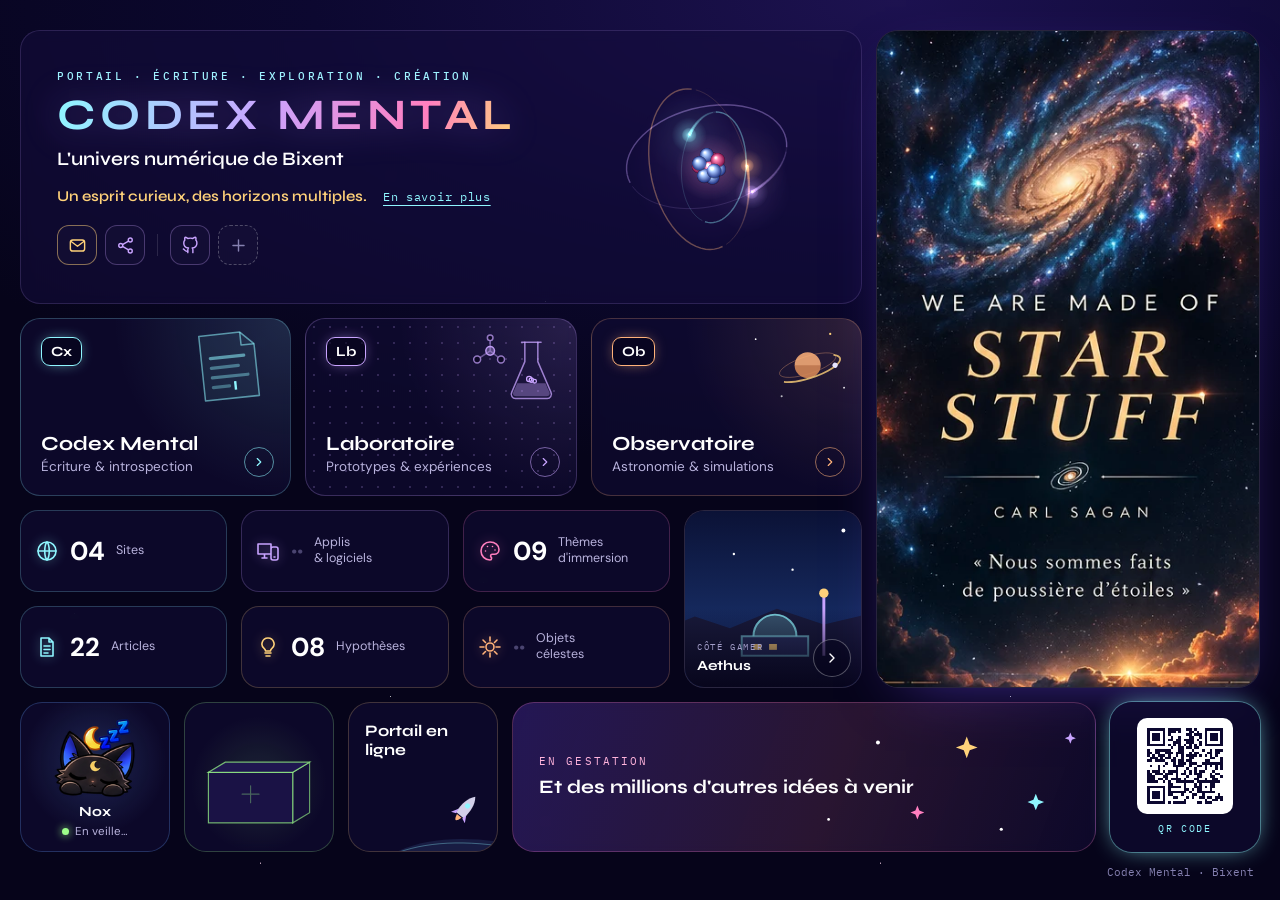
==== commit 0d9e5473: "Refonte : mise en page de la proposition 5 - Mosaïque à gauche (en-tête avec contacts et réseaux, tr" ====
--- a/index.html
+++ b/index.html
@@ -19,42 +19,36 @@
 <body>
 <div class="sky" aria-hidden="true"></div>
 <main class="wrap">
-<div class="grid" id="grid">
+
+<div class="top">
+<div class="mosaic">
 
   <!-- EN-TÊTE -->
-  <section class="card hero a-hero">
+  <section class="card hero">
     <canvas class="atom" id="atom" aria-hidden="true"></canvas>
     <div class="hero-in">
       <span class="eyebrow">Portail · Écriture · Exploration · Création</span>
       <h1 class="title">CODEX MENTAL</h1>
       <p class="subtitle">L'univers numérique de Bixent</p>
-      <div class="bio">
-        <div class="bio-row">
-          <p class="bio-head">Un esprit curieux, des horizons multiples.</p>
-          <button type="button" class="link-btn" id="bio-btn" aria-expanded="false" aria-controls="bio-more">En savoir plus</button>
-        </div>
-        <div id="bio-more" class="bio-more" hidden>
-          <p>J'aime questionner ce qui nous entoure, explorer ce que nous comprenons encore mal et donner forme aux idées qui traversent mon esprit.</p>
-          <p>Entre écriture, sciences, psychologie, technologies et créations numériques, chaque question peut devenir une réflexion, chaque idée un projet, et chaque exploration une nouvelle découverte.</p>
-        </div>
-      </div>
-    </div>
-  </section>
-
-  <!-- AFFICHES : pièce maîtresse -->
-  <section class="card poster a-poster" id="posters" aria-roledescription="carrousel" aria-label="Affiches">
-    <div class="poster-stage" id="poster-stage"></div>
-    <div class="poster-bar">
-      <span class="poster-status" id="poster-status"></span>
-      <div class="poster-nav">
-        <button type="button" class="icon-btn round" id="poster-prev" aria-label="Affiche précédente"><svg viewBox="0 0 24 24" aria-hidden="true"><path d="M15 18l-6-6 6-6"/></svg></button>
-        <button type="button" class="icon-btn round" id="poster-next" aria-label="Affiche suivante"><svg viewBox="0 0 24 24" aria-hidden="true"><path d="M9 18l6-6-6-6"/></svg></button>
+      <div class="bio-row">
+        <p class="bio-head">Un esprit curieux, des horizons multiples.</p>
+        <button type="button" class="link-btn" id="bio-btn" aria-expanded="false" aria-controls="bio-more">En savoir plus</button>
+      </div>
+      <div id="bio-more" class="bio-more" hidden>
+        <p>J'aime questionner ce qui nous entoure, explorer ce que nous comprenons encore mal et donner forme aux idées qui traversent mon esprit.</p>
+        <p>Entre écriture, sciences, psychologie, technologies et créations numériques, chaque question peut devenir une réflexion, chaque idée un projet, et chaque exploration une nouvelle découverte.</p>
+      </div>
+      <div class="links" id="links">
+        <a class="icon-btn icon-mail" id="mail-btn" href="mailto:contact@codexmental.com" aria-label="M'écrire" data-tip="M'écrire"><svg viewBox="0 0 24 24" aria-hidden="true"><rect x="3" y="5" width="18" height="14" rx="3"/><path d="M4 7l8 6 8-6"/></svg></a>
+        <button type="button" class="icon-btn" id="share-btn" aria-label="Partager le portail" data-tip="Partager"><svg viewBox="0 0 24 24" aria-hidden="true"><circle cx="18" cy="5" r="2.5"/><circle cx="6" cy="12" r="2.5"/><circle cx="18" cy="19" r="2.5"/><path d="M8.2 10.8l7.6-4.4M8.2 13.2l7.6 4.4"/></svg></button>
+        <span class="links-sep" aria-hidden="true"></span>
+        <button type="button" class="icon-btn icon-more" id="socials-more" aria-label="Tous mes réseaux" data-tip="Tous mes réseaux" aria-haspopup="dialog"><svg viewBox="0 0 24 24" aria-hidden="true"><path d="M12 5v14M5 12h14"/></svg></button>
       </div>
     </div>
   </section>
 
   <!-- TROIS UNIVERS -->
-  <a class="card uni a-cx" href="https://codexmental.com" style="--c:#8ff6ff">
+  <a class="card uni u-cx" href="https://codexmental.com" style="--c:#8ff6ff">
     <svg class="uni-art" aria-hidden="true" viewBox="0 0 96 72">
       <g transform="rotate(-6 48 36)">
         <path d="M24 6H62L74 18V66H24Z" fill="#8ff6ff" fill-opacity=".06" stroke="#8ff6ff" stroke-opacity=".55" stroke-width="1.4" stroke-linejoin="round"/>
@@ -67,14 +61,11 @@
       </g>
     </svg>
     <span class="tile">Cx</span>
-    <span class="uni-text">
-      <span class="uni-name">Codex Mental</span>
-      <span class="uni-desc">Écriture &amp; introspection</span>
-    </span>
+    <span class="uni-text"><span class="uni-name">Codex Mental</span><span class="uni-desc">Écriture &amp; introspection</span></span>
     <span class="go" aria-hidden="true"><svg viewBox="0 0 24 24"><path d="M9 18l6-6-6-6"/></svg></span>
   </a>
 
-  <a class="card uni uni-lab a-lb" href="https://lab.codexmental.com" style="--c:#c9a4ff">
+  <a class="card uni uni-lab u-lb" href="https://lab.codexmental.com" style="--c:#c9a4ff">
     <svg class="uni-art" aria-hidden="true" viewBox="0 0 96 72">
       <g stroke="#c9a4ff" stroke-width="1.4" fill="none" stroke-linecap="round" stroke-linejoin="round">
         <path d="M14 30L26 22M26 22L36 30M26 22V10" stroke-opacity=".45"/>
@@ -89,14 +80,11 @@
       <circle class="bub b3" cx="64" cy="49" r="2" fill="none" stroke="#c9a4ff" stroke-width="1.2"/>
     </svg>
     <span class="tile">Lb</span>
-    <span class="uni-text">
-      <span class="uni-name">Laboratoire</span>
-      <span class="uni-desc">Prototypes &amp; expériences</span>
-    </span>
+    <span class="uni-text"><span class="uni-name">Laboratoire</span><span class="uni-desc">Prototypes &amp; expériences</span></span>
     <span class="go" aria-hidden="true"><svg viewBox="0 0 24 24"><path d="M9 18l6-6-6-6"/></svg></span>
   </a>
 
-  <a class="card uni a-ob" href="https://obs.codexmental.com" style="--c:#ffb27a">
+  <a class="card uni u-ob" href="https://obs.codexmental.com" style="--c:#ffb27a">
     <svg class="uni-art" aria-hidden="true" viewBox="0 0 120 90">
       <circle cx="10" cy="14" r="1" fill="#fff"/><circle cx="40" cy="80" r="1.2" fill="#fff" fill-opacity=".7"/><circle cx="112" cy="70" r="1" fill="#fff"/><circle cx="96" cy="8" r="1.3" fill="#ffd27a"/>
       <g transform="translate(70 44)">
@@ -108,85 +96,61 @@
       </g>
     </svg>
     <span class="tile">Ob</span>
-    <span class="uni-text">
-      <span class="uni-name">Observatoire</span>
-      <span class="uni-desc">Astronomie &amp; simulations</span>
-    </span>
+    <span class="uni-text"><span class="uni-name">Observatoire</span><span class="uni-desc">Astronomie &amp; simulations</span></span>
     <span class="go" aria-hidden="true"><svg viewBox="0 0 24 24"><path d="M9 18l6-6-6-6"/></svg></span>
   </a>
 
-  <!-- COMPTEURS -->
-  <section class="card count a-ar" data-feature="stats" style="--c:#8ff6ff">
-    <svg class="count-ico" viewBox="0 0 24 24" aria-hidden="true"><path d="M6 3h8l4 4v14H6z"/><path d="M14 3v4h4M9 11h6M9 14.5h6M9 18h4"/></svg>
-    <div class="count-txt"><b id="n-articles">22</b><span>Articles</span></div>
-  </section>
-  <section class="card count a-hy" data-feature="stats" style="--c:#ffd27a">
-    <svg class="count-ico" viewBox="0 0 24 24" aria-hidden="true"><path d="M9 18h6M10 21h4"/><path d="M12 3a6 6 0 0 0-3.5 10.9c.6.5 1 1.2 1 2.1h5c0-.9.4-1.6 1-2.1A6 6 0 0 0 12 3z"/></svg>
-    <div class="count-txt"><b id="n-ideas">08</b><span>Hypothèses</span></div>
-  </section>
-
-  <!-- CÔTÉ GAMER -->
-  <section class="card gamer a-gm" id="gamer" hidden>
-    <div class="gamer-head">
-      <svg class="gamer-ico" viewBox="0 0 24 24" aria-hidden="true"><rect x="2.5" y="7" width="19" height="11" rx="5"/><path d="M7 11v3M5.5 12.5h3"/><circle cx="15.5" cy="11.5" r=".9"/><circle cx="17.8" cy="13.6" r=".9"/></svg>
-      <span class="gamer-title">Côté gamer</span>
-      <button type="button" class="icon-btn round small-btn" id="games-next" aria-label="Autres jeux" data-tip="Autres jeux"><svg viewBox="0 0 24 24" aria-hidden="true"><path d="M9 18l6-6-6-6"/></svg></button>
-    </div>
-    <ul class="thumbs" id="thumbs" aria-live="polite"></ul>
-  </section>
-
-  <!-- CONTACT, PARTAGE, RÉSEAUX -->
-  <section class="card contact a-ct" aria-label="Contact et partage">
-    <div class="ct-top">
-      <button type="button" class="qr-btn" id="qr-btn" aria-label="Agrandir le QR code" data-tip="Agrandir">
-        <img src="img/qr-bixent.svg" alt="QR code vers le portail" width="88" height="88">
-      </button>
-      <div class="ct-actions">
-        <a class="icon-btn icon-mail" id="mail-btn" href="mailto:contact@codexmental.com" aria-label="M'écrire" data-tip="M'écrire"><svg viewBox="0 0 24 24" aria-hidden="true"><rect x="3" y="5" width="18" height="14" rx="3"/><path d="M4 7l8 6 8-6"/></svg></a>
-        <button type="button" class="icon-btn" id="share-btn" aria-label="Partager le portail" data-tip="Partager"><svg viewBox="0 0 24 24" aria-hidden="true"><circle cx="18" cy="5" r="2.5"/><circle cx="6" cy="12" r="2.5"/><circle cx="18" cy="19" r="2.5"/><path d="M8.2 10.8l7.6-4.4M8.2 13.2l7.6 4.4"/></svg></button>
-      </div>
-    </div>
-    <div class="ct-socials" id="socials">
-      <button type="button" class="icon-btn icon-more" id="socials-more" aria-label="Tous mes réseaux" data-tip="Tous mes réseaux" aria-haspopup="dialog"><svg viewBox="0 0 24 24" aria-hidden="true"><path d="M12 5v14M5 12h14"/></svg></button>
-    </div>
-  </section>
-
-  <!-- NOX -->
-  <section class="card nox a-nx" id="nox" data-feature="nox">
-    <button type="button" class="nox-btn" id="nox-btn" aria-label="Réveiller Nox" data-tip="Réveiller Nox">
+  <!-- DONNÉES + CÔTÉ GAMER -->
+  <div class="data-row" data-feature="stats">
+    <div class="stats" id="stats">
+      <div class="card stat" data-key="sites" style="--c:#8ff6ff"><svg viewBox="0 0 24 24" aria-hidden="true"><circle cx="12" cy="12" r="9"/><path d="M3 12h18M12 3c3 3.2 3 14.8 0 18M12 3c-3 3.2-3 14.8 0 18"/></svg><b>··</b><span>Sites</span></div>
+      <div class="card stat" data-key="apps" style="--c:#c9a4ff"><svg viewBox="0 0 24 24" aria-hidden="true"><path d="M2 5h13v10H2zM6 19h5M8.5 15v4M17 8h3a2 2 0 0 1 2 2v9a2 2 0 0 1-2 2h-3a2 2 0 0 1-2-2v-9a2 2 0 0 1 2-2zM18 18h1"/></svg><b>··</b><span>Applis<br>&amp; logiciels</span></div>
+      <div class="card stat" data-key="themes" style="--c:#ff7fbf"><svg viewBox="0 0 24 24" aria-hidden="true"><path d="M12 3a9 9 0 0 0 0 18c1 0 1.6-.8 1.6-1.7 0-.5-.2-.9-.5-1.2-.3-.3-.5-.7-.5-1.2 0-.9.8-1.7 1.7-1.7h2A4.7 4.7 0 0 0 21 10.5C21 6.4 17 3 12 3zM7.5 12h.01M9.5 7.5h.01M14.5 7.5h.01M17 11h.01"/></svg><b>··</b><span>Thèmes<br>d'immersion</span></div>
+      <div class="card stat" data-key="articles" style="--c:#8ff6ff"><svg viewBox="0 0 24 24" aria-hidden="true"><path d="M6 3h8l4 4v14H6zM14 3v4h4M9 11h6M9 14.5h6M9 18h4"/></svg><b>··</b><span>Articles</span></div>
+      <div class="card stat" data-key="ideas" style="--c:#ffd27a"><svg viewBox="0 0 24 24" aria-hidden="true"><path d="M9 18h6M10 21h4M12 3a6 6 0 0 0-3.5 10.9c.6.5 1 1.2 1 2.1h5c0-.9.4-1.6 1-2.1A6 6 0 0 0 12 3z"/></svg><b>··</b><span>Hypothèses</span></div>
+      <div class="card stat" data-key="celestial" style="--c:#ffb27a"><svg viewBox="0 0 24 24" aria-hidden="true"><path d="M12 2v4M12 18v4M2 12h4M18 12h4M5 5l2.5 2.5M16.5 16.5L19 19M19 5l-2.5 2.5M7.5 16.5L5 19"/><circle cx="12" cy="12" r="4"/></svg><b>··</b><span>Objets<br>célestes</span></div>
+    </div>
+    <section class="card gamer" id="gamer" hidden aria-label="Côté gamer">
+      <div class="gamer-art" id="gamer-art" aria-hidden="true"></div>
+      <div class="gamer-cap">
+        <span class="gamer-kicker">Côté gamer</span>
+        <span class="gamer-name" id="gamer-name"></span>
+      </div>
+      <button type="button" class="icon-btn round gamer-next" id="games-next" aria-label="Jeu suivant" data-tip="Jeu suivant"><svg viewBox="0 0 24 24" aria-hidden="true"><path d="M9 18l6-6-6-6"/></svg></button>
+    </section>
+  </div>
+
+</div>
+
+<!-- AFFICHES : pièce maîtresse -->
+<section class="card poster" id="posters" aria-roledescription="carrousel" aria-label="Affiches">
+  <div class="poster-stage" id="poster-stage"></div>
+  <div class="poster-bar">
+    <span class="poster-status" id="poster-status"></span>
+    <div class="poster-nav">
+      <button type="button" class="icon-btn round" id="poster-prev" aria-label="Affiche précédente"><svg viewBox="0 0 24 24" aria-hidden="true"><path d="M15 18l-6-6 6-6"/></svg></button>
+      <button type="button" class="icon-btn round" id="poster-next" aria-label="Affiche suivante"><svg viewBox="0 0 24 24" aria-hidden="true"><path d="M9 18l6-6-6-6"/></svg></button>
+    </div>
+  </div>
+</section>
+</div>
+
+<!-- DERNIÈRE RANGÉE : 4 carrés + idées -->
+<div class="bottom">
+
+  <section class="card sq nox" id="nox" data-feature="nox">
+    <button type="button" class="nox-btn" id="nox-btn" aria-label="Réveiller Nox">
       <img id="nox-img" class="breathe" src="img/nox/nox_sleep.png" alt="" width="128" height="128">
     </button>
-    <div class="mini-txt">
-      <p class="nox-name">Nox</p>
-      <p class="nox-state"><span class="dot" id="nox-dot"></span><span id="nox-title">En veille…</span></p>
-      <p class="nox-line" id="nox-line" aria-live="polite"></p>
-    </div>
-  </section>
-
-  <!-- NOUVEAUTÉ -->
-  <section class="card news a-nw" id="news" data-feature="news">
-    <svg class="news-art" viewBox="0 0 120 80" aria-hidden="true">
-      <path d="M0 80C30 62 70 58 120 66V80Z" fill="#6aa8ff" fill-opacity=".12"/>
-      <path d="M0 80C30 66 70 62 120 70" fill="none" stroke="#8ff6ff" stroke-opacity=".35"/>
-      <g class="rocket" transform="translate(84 30) rotate(40)">
-        <path d="M0-16C5-10 6-2 5 8H-5C-6-2-5-10 0-16Z" fill="#e9e6ff" fill-opacity=".9"/>
-        <circle cy="-4" r="2.6" fill="#8ff6ff"/>
-        <path d="M-5 4L-9 11-4 9M5 4L9 11 4 9" fill="#c9a4ff"/>
-        <path d="M-3 9Q0 20 3 9Z" fill="#ffb27a"/>
-      </g>
-      <path d="M40 58L72 40" stroke="#c9a4ff" stroke-opacity=".35" stroke-dasharray="2 4"/>
-    </svg>
-    <span class="badge" id="news-badge" hidden>NEW</span>
-    <p class="news-title" id="news-title">Portail en ligne</p>
-    <span class="news-meta" id="news-meta"></span>
-  </section>
-
-  <!-- EXPÉRIENCE -->
-  <section class="card box a-ex" id="box" data-feature="experience">
-    <button type="button" class="box-btn" id="box-btn" aria-label="Ouvrir la boîte" data-tip="Ouvrir la boîte">
-      <svg class="box-art" aria-hidden="true" viewBox="34 20 140 116">
-        <g class="box-inside">
-          <path d="M54 58L74 46H164L144 58Z" transform="rotate(-38 74 46)" fill="#1f1650" stroke="#9dff8a" stroke-opacity=".7" stroke-width="1.4"/>
+    <p class="nox-name">Nox</p>
+    <p class="nox-state"><span class="dot" aria-hidden="true"></span><span id="nox-title">En veille…</span></p>
+    <p class="nox-bubble" id="nox-line" aria-live="polite"></p>
+  </section>
+
+  <button type="button" class="card sq box" id="box" data-feature="experience" aria-label="Ouvrir la boîte">
+    <svg class="box-art" aria-hidden="true" viewBox="34 14 140 122">
+      <g class="box-inside">
+        <g class="cat-pop">
           <g class="supA" transform="translate(-5 0)">
             <path d="M76 108C70 84 76 70 92 70S114 84 108 108Z" fill="#162a3a" stroke="#8ff6ff" stroke-width="1.4"/>
             <path d="M78 56L76 38 88 50M106 56L108 38 96 50" fill="#162a3a" stroke="#8ff6ff" stroke-width="1.4" stroke-linejoin="round"/>
@@ -201,25 +165,59 @@
             <path d="M83 59Q86 62 89 59M95 59Q98 62 101 59" fill="none" stroke="#c9a4ff" stroke-width="1.4"/>
           </g>
         </g>
-        <path d="M144 70L164 58V118L144 130Z" fill="#150f3a" stroke="#9dff8a" stroke-opacity=".6" stroke-width="1.4"/>
-        <rect x="44" y="70" width="100" height="60" fill="#1a1245" stroke="#9dff8a" stroke-opacity=".7" stroke-width="1.4"/>
-        <path class="box-lid" d="M44 70L64 58H164L144 70Z" fill="#1f1650" stroke="#9dff8a" stroke-opacity=".7" stroke-width="1.4"/>
-        <text x="94" y="106" text-anchor="middle" font-family="IBM Plex Mono, monospace" font-size="12" letter-spacing="2" fill="#9dff8a" fill-opacity=".8">FRAGILE</text>
-      </svg>
-    </button>
-    <div class="mini-txt">
-      <p class="box-kicker">|ψ⟩ Expérience</p>
-      <p class="box-line" id="box-line" aria-live="polite">Un chat dort là-dedans. Ou pas.</p>
-    </div>
-  </section>
+      </g>
+      <path d="M144 70L164 58V118L144 130Z" fill="#150f3a" stroke="#9dff8a" stroke-opacity=".6" stroke-width="1.4"/>
+      <rect x="44" y="70" width="100" height="60" fill="#1a1245" stroke="#9dff8a" stroke-opacity=".7" stroke-width="1.4"/>
+      <path class="box-lid" d="M44 70L64 58H164L144 70Z" fill="#1f1650" stroke="#9dff8a" stroke-opacity=".7" stroke-width="1.4"/>
+      <path d="M84 96h20M94 86v20" stroke="#9dff8a" stroke-opacity=".35" stroke-width="1.4" stroke-linecap="round"/>
+    </svg>
+  </button>
+
+  <section class="card sq news" id="news" data-feature="news">
+    <svg class="news-art" viewBox="0 0 120 80" aria-hidden="true">
+      <path d="M0 80C30 62 70 58 120 66V80Z" fill="#6aa8ff" fill-opacity=".12"/>
+      <path d="M0 80C30 66 70 62 120 70" fill="none" stroke="#8ff6ff" stroke-opacity=".35"/>
+      <g transform="translate(78 32) rotate(40)"><g class="rocket">
+        <path d="M0-16C5-10 6-2 5 8H-5C-6-2-5-10 0-16Z" fill="#e9e6ff" fill-opacity=".9"/>
+        <circle cy="-4" r="2.6" fill="#8ff6ff"/>
+        <path d="M-5 4L-9 11-4 9M5 4L9 11 4 9" fill="#c9a4ff"/>
+        <path d="M-3 9Q0 20 3 9Z" fill="#ffb27a"/>
+      </g></g>
+    </svg>
+    <span class="badge" id="news-badge" hidden>NEW</span>
+    <p class="news-title" id="news-title">Portail en ligne</p>
+  </section>
+
+  <section class="card ideas" aria-label="Idées à venir">
+    <svg class="ideas-art" viewBox="0 0 600 150" preserveAspectRatio="xMaxYMid slice" aria-hidden="true">
+      <g class="drift">
+        <path class="spark" d="M470 34l3 8 8 3-8 3-3 8-3-8-8-3 8-3z" fill="#ffd27a"/>
+        <path class="spark s2" d="M540 92l2.4 6 6 2.4-6 2.4-2.4 6-2.4-6-6-2.4 6-2.4z" fill="#8ff6ff"/>
+        <path class="spark s3" d="M420 104l2 5 5 2-5 2-2 5-2-5-5-2 5-2z" fill="#ff7fbf"/>
+        <path class="spark" d="M575 30l1.6 4 4 1.6-4 1.6-1.6 4-1.6-4-4-1.6 4-1.6z" fill="#c9a4ff"/>
+        <circle class="spark s2" cx="380" cy="40" r="2" fill="#fff"/>
+        <circle class="spark s3" cx="505" cy="128" r="1.6" fill="#fff"/>
+        <circle class="spark" cx="330" cy="118" r="1.4" fill="#fff"/>
+      </g>
+    </svg>
+    <div class="ideas-in">
+      <span class="ideas-kicker">En gestation</span>
+      <p class="ideas-text">Et des millions d'autres idées à venir<span class="ellipsis" aria-hidden="true">…</span></p>
+    </div>
+  </section>
+
+  <button type="button" class="card sq qr" id="qr-btn" aria-label="Agrandir le QR code">
+    <img src="img/qr-bixent.svg" alt="" width="96" height="96">
+    <span>QR code</span>
+  </button>
 
   <!-- ATELIER D'ÉCRITURE (masqué tant que features.atelier = false) -->
-  <section class="card atelier a-wr" id="atelier" data-feature="atelier" hidden>
-    <span class="label" style="color:#ffb4dc">Dans l'atelier d'écriture</span>
+  <section class="card atelier" id="atelier" data-feature="atelier" hidden>
+    <span class="label">Dans l'atelier d'écriture</span>
     <div class="covers" id="covers"></div>
   </section>
-
 </div>
+
 <footer class="foot"><span>Codex Mental · Bixent</span></footer>
 </main>
 
--- a/css/style.css
+++ b/css/style.css
@@ -6,7 +6,7 @@
 
 :root {
   --void: #06041a;
-  --card: rgba(18, 12, 52, .58);
+  --card: rgba(18, 12, 52, .6);
   --line: rgba(201, 164, 255, .14);
   --fg: #e9e6ff;
   --soft: #cfcaea;
@@ -21,12 +21,14 @@
   --display: 'Syne', 'Trebuchet MS', system-ui, sans-serif;
   --body: 'DM Sans', system-ui, -apple-system, 'Segoe UI', sans-serif;
   --mono: 'IBM Plex Mono', ui-monospace, Menlo, Consolas, monospace;
-  --r: 20px;
   --gap: 14px;
+  --row: 82px;          /* hauteur d'une rangée de la mosaïque */
+  --poster: clamp(320px, 30vw, 430px);
+  --sq: 150px;          /* côté des petits carrés du bas */
   color-scheme: dark;
 }
 * { box-sizing: border-box; }
-html { -webkit-text-size-adjust: 100%; }
+html { -webkit-text-size-adjust: 100%; overflow-x: clip; }
 body {
   margin: 0; min-height: 100vh; color: var(--fg); font-family: var(--body); font-size: 15px; line-height: 1.5;
   background: var(--void) radial-gradient(ellipse 120% 70% at 70% 0%, #1d1250 0%, #0c0830 38%, var(--void) 75%) no-repeat;
@@ -49,43 +51,39 @@
 [hidden] { display: none !important; }
 p { margin: 0; }
 
-.wrap { max-width: 1280px; margin: 0 auto; padding: 28px 20px 16px; min-height: 100vh; display: flex; flex-direction: column; justify-content: center; }
-
-/* ---------- Mosaïque : 12 colonnes, placement automatique ----------
-   Chaque bloc déclare sa largeur (en colonnes) et éventuellement sa hauteur
-   (en lignes). Un nouveau bloc s'ajoute dans le HTML avec une classe s-N
-   (et r-N au besoin) : la grille le place toute seule, sans tout redéfinir. */
-.grid {
-  display: grid; gap: var(--gap);
-  grid-template-columns: repeat(12, minmax(0, 1fr));
-  grid-auto-flow: row dense;
-}
-.a-hero { grid-column: span 9; } .a-poster { grid-column: span 3; grid-row: span 2; }
-.a-cx, .a-lb, .a-ob { grid-column: span 3; }
-.a-ar, .a-hy { grid-column: span 2; } .a-gm { grid-column: span 5; } .a-ct { grid-column: span 3; }
-.a-nx, .a-nw, .a-ex { grid-column: span 4; } .a-wr { grid-column: 1 / -1; }
-.s-2 { grid-column: span 2; } .s-3 { grid-column: span 3; } .s-4 { grid-column: span 4; } .s-5 { grid-column: span 5; }
-.s-6 { grid-column: span 6; } .s-8 { grid-column: span 8; } .s-12 { grid-column: 1 / -1; } .r-2 { grid-row: span 2; }
+.wrap { max-width: 1280px; margin: 0 auto; padding: 24px 20px 14px; min-height: 100vh; display: flex; flex-direction: column; justify-content: center; }
+
+/* ---------- Disposition (bureau) ---------- */
+.top { display: grid; grid-template-columns: minmax(0, 1fr) var(--poster); gap: var(--gap); }
+.mosaic { display: grid; grid-template-columns: repeat(6, minmax(0, 1fr)); grid-auto-rows: var(--row); gap: var(--gap); }
+.hero { grid-column: 1 / -1; grid-row: span 3; }
+.uni { grid-column: span 2; grid-row: span 2; }
+.data-row { grid-column: 1 / -1; grid-row: span 2; display: flex; gap: var(--gap); }
+.stats { flex: 1 1 auto; min-width: 0; display: grid; grid-template-columns: repeat(3, minmax(0, 1fr)); grid-template-rows: repeat(2, minmax(0, 1fr)); gap: var(--gap); }
+.gamer { flex: 0 0 calc(var(--row) * 2 + var(--gap)); }
+.bottom { margin-top: var(--gap); display: grid; grid-template-columns: var(--sq) var(--sq) var(--sq) minmax(0, 1fr) var(--sq); grid-auto-rows: var(--sq); gap: var(--gap); }
+.atelier { grid-column: 1 / -1; }
 
 /* ---------- Carte ---------- */
 .card {
-  position: relative; overflow: hidden; border-radius: var(--r);
-  background: var(--card); border: 1px solid var(--line); padding: 20px 22px;
-  display: flex; flex-direction: column; gap: 10px;
+  position: relative; overflow: hidden; border-radius: 20px;
+  background: var(--card); border: 1px solid var(--line);
   transition: transform .35s cubic-bezier(.2, .7, .2, 1), box-shadow .35s, border-color .35s;
   -webkit-backdrop-filter: blur(6px); backdrop-filter: blur(6px);
   animation: rise .7s cubic-bezier(.2, .7, .2, 1) both;
 }
-/* lueur qui suit la souris, et bordure qui s'éclaire à son passage */
 .card::after { content: ''; position: absolute; inset: 0; border-radius: inherit; pointer-events: none; opacity: 0; transition: opacity .3s;
-  background: radial-gradient(240px circle at var(--mx, 50%) var(--my, 50%), color-mix(in srgb, var(--c, #c9a4ff) 14%, transparent), transparent 60%); }
-.card::before { content: ''; position: absolute; inset: 0; border-radius: inherit; padding: 1px; pointer-events: none; opacity: 0; transition: opacity .3s;
-  background: radial-gradient(180px circle at var(--mx, 50%) var(--my, 50%), color-mix(in srgb, var(--c, #c9a4ff) 85%, transparent), transparent 70%);
+  background: radial-gradient(220px circle at var(--mx, 50%) var(--my, 50%), color-mix(in srgb, var(--c, #c9a4ff) 14%, transparent), transparent 60%); }
+.card::before { content: ''; position: absolute; inset: 0; border-radius: inherit; padding: 1px; pointer-events: none; opacity: 0; transition: opacity .3s; z-index: 3;
+  background: radial-gradient(160px circle at var(--mx, 50%) var(--my, 50%), color-mix(in srgb, var(--c, #c9a4ff) 85%, transparent), transparent 70%);
   -webkit-mask: linear-gradient(#000 0 0) content-box, linear-gradient(#000 0 0); -webkit-mask-composite: xor; mask-composite: exclude; }
 .card:hover::after, .card:hover::before { opacity: 1; }
-.grid > :nth-child(2) { animation-delay: .04s; } .grid > :nth-child(3) { animation-delay: .08s; } .grid > :nth-child(4) { animation-delay: .12s; }
-.grid > :nth-child(5) { animation-delay: .16s; } .grid > :nth-child(6) { animation-delay: .2s; } .grid > :nth-child(7) { animation-delay: .24s; }
-.grid > :nth-child(8) { animation-delay: .28s; } .grid > :nth-child(9) { animation-delay: .32s; } .grid > :nth-child(n+10) { animation-delay: .36s; }
+.mosaic > :nth-child(2), .stats > :nth-child(1) { animation-delay: .05s; }
+.mosaic > :nth-child(3), .stats > :nth-child(2) { animation-delay: .1s; }
+.mosaic > :nth-child(4), .stats > :nth-child(3) { animation-delay: .15s; }
+.stats > :nth-child(4), .poster { animation-delay: .2s; }
+.stats > :nth-child(5), .gamer { animation-delay: .25s; }
+.stats > :nth-child(6), .bottom > * { animation-delay: .3s; }
 @keyframes rise { from { opacity: 0; transform: translateY(10px); } }
 
 .label { display: flex; align-items: center; gap: 8px; font-family: var(--mono); font-size: 11px; font-weight: 500; letter-spacing: .2em; text-transform: uppercase; color: #a29dc8; }
@@ -93,139 +91,164 @@
 .small { font-size: 11px; }
 .muted { color: var(--dim); }
 
-/* infobulles */
 [data-tip] { position: relative; }
 [data-tip]::after { content: attr(data-tip); position: absolute; left: 50%; bottom: calc(100% + 8px); transform: translate(-50%, 4px); white-space: nowrap;
   padding: 4px 9px; border-radius: 8px; background: #1a1245; border: 1px solid var(--line); color: #fff; font-family: var(--mono); font-size: 11px; letter-spacing: .04em;
-  opacity: 0; pointer-events: none; transition: opacity .2s, transform .2s; z-index: 5; }
+  opacity: 0; pointer-events: none; transition: opacity .2s, transform .2s; z-index: 6; }
 [data-tip]:hover::after, [data-tip]:focus-visible::after { opacity: 1; transform: translate(-50%, 0); }
+.card[data-tip]::after { bottom: auto; top: 10px; }
 
 /* ---------- En-tête ---------- */
-.hero { --c: #c9a4ff; min-height: 270px; padding: 34px 42px; justify-content: center; background: rgba(20, 13, 60, .5); border-color: rgba(201, 164, 255, .16); overflow: hidden; }
-.atom { position: absolute; right: 24px; top: 50%; width: 330px; height: 330px; transform: translateY(-50%); pointer-events: none; }
-.hero-in { position: relative; z-index: 1; max-width: 640px; display: flex; flex-direction: column; gap: 10px; }
+.hero { --c: #c9a4ff; padding: 26px 36px; display: flex; align-items: center; background: rgba(20, 13, 60, .55); border-color: rgba(201, 164, 255, .16); overflow: visible; }
+.hero::after, .hero::before { border-radius: 20px; }
+.atom { position: absolute; right: 22px; top: 50%; width: 260px; height: 260px; transform: translateY(-50%); pointer-events: none; }
+.hero-in { position: relative; z-index: 1; display: flex; flex-direction: column; gap: 8px; max-width: 640px; }
 .eyebrow { font-family: var(--mono); font-size: 11px; font-weight: 500; letter-spacing: .24em; text-transform: uppercase; color: #9ff3ff; }
 .title {
-  margin: 0; font-family: var(--display); font-weight: 700; font-size: clamp(36px, 3.8vw, 52px); letter-spacing: .1em; line-height: 1.02;
+  margin: 0; font-family: var(--display); font-weight: 700; font-size: clamp(36px, 3.4vw, 48px); letter-spacing: .1em; line-height: 1.02;
   background: linear-gradient(100deg, #8ff6ff 0%, #c9a4ff 45%, #ff7fbf 80%, #ffd27a 100%);
   -webkit-background-clip: text; background-clip: text; color: transparent; -webkit-text-fill-color: transparent;
   filter: drop-shadow(0 0 18px rgba(170, 130, 255, .35));
 }
-.subtitle { font-family: var(--display); font-size: 20px; font-weight: 600; color: #fff; }
-.bio { margin-top: 8px; padding-top: 14px; border-top: 1px solid rgba(255, 255, 255, .08); max-width: 560px; }
-.bio-row { display: flex; flex-wrap: wrap; align-items: center; justify-content: space-between; gap: 6px 16px; }
+.subtitle { font-family: var(--display); font-size: 19px; font-weight: 600; color: #fff; }
+.bio-row { display: flex; flex-wrap: wrap; align-items: center; gap: 4px 16px; }
 .bio-head { font-family: var(--display); font-weight: 600; font-size: 15px; color: var(--gold); }
-.bio-more { margin-top: 8px; display: flex; flex-direction: column; gap: 6px; animation: rise .4s ease both; }
+.link-btn { background: none; border: 0; padding: 4px 0; min-height: 30px; cursor: pointer; font-family: var(--mono); font-size: 11.5px; letter-spacing: .06em; color: var(--cyan); text-decoration: underline; text-underline-offset: 4px; }
+.bio-more { display: flex; flex-direction: column; gap: 6px; max-width: 560px; padding: 10px 14px; border-radius: 14px; background: rgba(6, 4, 26, .55); animation: rise .4s ease both; }
 .bio-more p { color: var(--soft); line-height: 1.55; font-size: 14px; }
-.link-btn { background: none; border: 0; padding: 4px 0; min-height: 32px; cursor: pointer; font-family: var(--mono); font-size: 11.5px; letter-spacing: .06em; color: var(--cyan); text-decoration: underline; text-underline-offset: 4px; }
-
-/* ---------- Affiches ---------- */
-.poster { --c: #ffd27a; padding: 0; gap: 0; border-color: rgba(255, 255, 255, .12); background: #0a0622; box-shadow: 0 20px 60px -30px rgba(122, 77, 255, .6); }
-.poster-stage { position: relative; flex: 1 1 auto; min-height: 260px; }
-.poster-stage img { position: absolute; inset: 0; width: 100%; height: 100%; object-fit: cover; opacity: 0; transform: scale(1.03); transition: opacity 1.6s ease, transform 8s ease-out; }
-.poster-stage img.on { opacity: 1; transform: scale(1); }
-.poster-bar { position: absolute; left: 0; right: 0; bottom: 0; z-index: 2; display: flex; justify-content: space-between; align-items: center; gap: 8px; padding: 34px 12px 12px 16px;
-  background: linear-gradient(to top, rgba(6, 4, 26, .85), rgba(6, 4, 26, 0)); opacity: 0; transition: opacity .35s; }
-.poster:hover .poster-bar, .poster:focus-within .poster-bar { opacity: 1; }
-@media (hover: none) { .poster-bar { opacity: 1; } }
-.poster-status { font-family: var(--mono); font-size: 11px; letter-spacing: .08em; color: rgba(255, 255, 255, .75); }
-.poster-nav { display: flex; gap: 8px; }
+.links { display: flex; flex-wrap: wrap; align-items: center; gap: 8px; margin-top: 6px; }
+.links-sep { width: 1px; height: 22px; background: rgba(255, 255, 255, .12); margin: 0 4px; }
 
 /* boutons-icônes */
-.icon-btn { width: 44px; height: 44px; border-radius: 14px; border: 1px solid rgba(201, 164, 255, .28); background: rgba(255, 255, 255, .03); display: inline-flex; align-items: center; justify-content: center;
+.icon-btn { width: 40px; height: 40px; border-radius: 12px; border: 1px solid rgba(201, 164, 255, .3); background: rgba(255, 255, 255, .02); display: inline-flex; align-items: center; justify-content: center;
   cursor: pointer; padding: 0; color: var(--violet); text-decoration: none; transition: color .2s, border-color .2s, box-shadow .2s, background .2s; }
-.icon-btn:hover { color: #fff; border-color: var(--violet); box-shadow: 0 0 20px -6px var(--violet); }
-.icon-btn svg { width: 20px; height: 20px; fill: none; stroke: currentColor; stroke-width: 1.8; stroke-linecap: round; stroke-linejoin: round; }
-.icon-btn.round { border-radius: 50%; width: 40px; height: 40px; color: #fff; border-color: rgba(255, 255, 255, .25); background: rgba(6, 4, 26, .45); }
+.icon-btn:hover { color: #fff; border-color: var(--violet); box-shadow: 0 0 18px -6px var(--violet); }
+.icon-btn svg { width: 19px; height: 19px; fill: none; stroke: currentColor; stroke-width: 1.8; stroke-linecap: round; stroke-linejoin: round; }
+.icon-mail { color: var(--gold); border-color: rgba(255, 210, 122, .5); }
+.icon-mail:hover { color: #1a0b3a; background: var(--gold); border-color: var(--gold); box-shadow: 0 0 22px -6px var(--gold); }
+.icon-more { border-style: dashed; border-color: rgba(255, 255, 255, .25); color: var(--dim); }
+.icon-more:hover { color: #fff; border-style: solid; }
+.icon-btn.round { border-radius: 50%; width: 38px; height: 38px; color: #fff; border-color: rgba(255, 255, 255, .3); background: rgba(6, 4, 26, .45); }
 .icon-btn.round:hover { background: rgba(255, 255, 255, .14); }
-.icon-btn.round svg { width: 18px; height: 18px; stroke-width: 2; }
-.icon-mail { color: var(--gold); border-color: rgba(255, 210, 122, .45); }
-.icon-mail:hover { color: #1a0b3a; background: var(--gold); border-color: var(--gold); box-shadow: 0 0 22px -6px var(--gold); }
+.icon-btn.round svg { width: 16px; height: 16px; stroke-width: 2; }
 
 /* ---------- Univers ---------- */
-.uni { min-height: 190px; text-decoration: none; color: inherit; gap: 10px; padding: 20px 22px; border-color: color-mix(in srgb, var(--c) 24%, transparent);
+.uni { text-decoration: none; color: inherit; padding: 18px 20px; display: flex; flex-direction: column; border-color: color-mix(in srgb, var(--c) 24%, transparent);
   background: radial-gradient(circle at 100% 0%, color-mix(in srgb, var(--c) 14%, transparent) 0%, transparent 55%), var(--card); }
 .uni-lab { background: radial-gradient(color-mix(in srgb, var(--c) 20%, transparent) 1px, transparent 1.2px) 0 0 / 16px 16px, radial-gradient(circle at 100% 0%, color-mix(in srgb, var(--c) 14%, transparent) 0%, transparent 55%), var(--card); }
 .uni:hover { color: inherit; transform: translateY(-3px); box-shadow: 0 18px 50px -22px var(--c); }
-.uni-art { position: absolute; right: 14px; top: 12px; width: 120px; height: 90px; pointer-events: none; transition: transform .5s cubic-bezier(.2, .7, .2, 1); }
+.uni-art { position: absolute; right: 10px; top: 8px; width: 104px; height: 78px; pointer-events: none; transition: transform .5s cubic-bezier(.2, .7, .2, 1); }
 .uni:hover .uni-art { transform: translateY(-3px) scale(1.04); }
-.tile { align-self: flex-start; padding: 3px 9px; border-radius: 9px; border: 1.5px solid var(--c); background: rgba(6, 4, 26, .6); font-family: var(--display); font-weight: 700; font-size: 15px; color: #fff;
-  position: relative; z-index: 1; box-shadow: 0 0 16px -6px var(--c); }
-.uni-text { margin-top: auto; padding-top: 18px; padding-right: 40px; display: flex; flex-direction: column; gap: 1px; position: relative; z-index: 1; }
-.uni-name { font-family: var(--display); font-size: 22px; font-weight: 700; color: #fff; line-height: 1.2; }
-.uni-desc { font-size: 14px; color: var(--muted); }
-.go { position: absolute; right: 18px; bottom: 20px; width: 34px; height: 34px; border-radius: 50%; border: 1px solid color-mix(in srgb, var(--c) 55%, transparent); display: flex; align-items: center; justify-content: center; color: var(--c); transition: transform .3s, background .3s, color .3s; z-index: 1; }
-.go svg { width: 16px; height: 16px; fill: none; stroke: currentColor; stroke-width: 2; stroke-linecap: round; stroke-linejoin: round; }
+.tile { align-self: flex-start; padding: 3px 9px; border-radius: 9px; border: 1.5px solid var(--c); background: rgba(6, 4, 26, .6); font-family: var(--display); font-weight: 700; font-size: 14px; color: #fff; position: relative; z-index: 1; box-shadow: 0 0 16px -6px var(--c); }
+.uni-text { margin-top: auto; padding-right: 40px; display: flex; flex-direction: column; gap: 1px; position: relative; z-index: 1; }
+.uni-name { font-family: var(--display); font-size: 20px; font-weight: 700; color: #fff; line-height: 1.2; }
+.uni-desc { font-size: 13.5px; color: var(--muted); }
+.go { position: absolute; right: 16px; bottom: 18px; width: 30px; height: 30px; border-radius: 50%; border: 1px solid color-mix(in srgb, var(--c) 55%, transparent); display: flex; align-items: center; justify-content: center; color: var(--c); transition: transform .3s, background .3s, color .3s; z-index: 1; }
+.go svg { width: 14px; height: 14px; fill: none; stroke: currentColor; stroke-width: 2; stroke-linecap: round; stroke-linejoin: round; }
 .uni:hover .go { transform: translateX(3px); background: var(--c); color: #0c0830; }
 
-/* ---------- Compteurs ---------- */
-.count { flex-direction: column; align-items: flex-start; justify-content: space-between; gap: 14px; padding: 20px 20px; border-color: color-mix(in srgb, var(--c) 22%, transparent); }
-.count-ico { flex: 0 0 auto; width: 36px; height: 36px; fill: none; stroke: var(--c); stroke-width: 1.5; stroke-linecap: round; stroke-linejoin: round; filter: drop-shadow(0 0 6px color-mix(in srgb, var(--c) 50%, transparent)); }
-.count-txt { display: flex; flex-direction: column; line-height: 1.1; }
-.count-txt b { font-family: var(--body); font-weight: 700; font-size: 46px; color: #fff; letter-spacing: .01em; font-variant-numeric: tabular-nums; }
-.count-txt span { font-size: 14px; color: var(--muted); }
+/* ---------- Données ---------- */
+.stat { border-radius: 18px; border-color: color-mix(in srgb, var(--c) 22%, transparent); padding: 0 14px; display: flex; align-items: center; gap: 11px; }
+.stat svg { flex: 0 0 auto; width: 24px; height: 24px; fill: none; stroke: var(--c); stroke-width: 1.6; stroke-linecap: round; stroke-linejoin: round; filter: drop-shadow(0 0 6px color-mix(in srgb, var(--c) 45%, transparent)); }
+.stat b { font-family: var(--body); font-weight: 700; font-size: 26px; line-height: 1; color: #fff; font-variant-numeric: tabular-nums; }
+.stat span { font-size: 12.5px; line-height: 1.25; color: var(--muted); }
+.stat.empty b { color: #4a4470; }
 
 /* ---------- Côté gamer ---------- */
-.gamer { --c: #8ff6ff; gap: 14px; padding: 18px 20px; }
-.gamer-head { display: flex; align-items: center; gap: 10px; }
-.gamer-ico { width: 28px; height: 28px; fill: none; stroke: var(--violet); stroke-width: 1.5; stroke-linecap: round; stroke-linejoin: round; }
-.gamer-title { font-family: var(--display); font-weight: 700; font-size: 18px; line-height: 1.15; color: #fff; flex: 1 1 auto; }
-.thumbs { list-style: none; margin: 0; padding: 0; display: grid; grid-template-columns: repeat(3, minmax(0, 1fr)); gap: 12px; min-width: 0; }
-.thumb { position: relative; aspect-ratio: 16 / 10; border-radius: 14px; overflow: hidden; border: 1px solid rgba(255, 255, 255, .12); background: #0d0826; animation: swap .6s ease both; }
-.thumb img, .thumb svg { position: absolute; inset: 0; width: 100%; height: 100%; object-fit: cover; display: block; transition: transform .5s; }
-.thumb:hover img, .thumb:hover svg { transform: scale(1.06); }
-.thumb span { position: absolute; left: 0; right: 0; bottom: 0; padding: 18px 10px 7px; font-size: 12.5px; font-weight: 600; line-height: 1.2; color: #fff;
-  background: linear-gradient(to top, rgba(6, 4, 26, .9), rgba(6, 4, 26, 0)); white-space: nowrap; overflow: hidden; text-overflow: ellipsis; }
-.thumb:nth-child(2) { animation-delay: .06s; } .thumb:nth-child(3) { animation-delay: .12s; }
-@keyframes swap { from { opacity: 0; transform: translateY(6px); } }
-.small-btn { flex: 0 0 auto; width: 36px; height: 36px; }
-
-/* ---------- Nox ---------- */
-.nox { --c: #6aa8ff; flex-direction: row; align-items: center; gap: 16px; padding: 18px 22px 18px 16px; border-color: rgba(106, 168, 255, .24);
-  background: radial-gradient(circle at 18% 55%, rgba(106, 168, 255, .16) 0%, transparent 50%), var(--card); }
-.nox-btn { flex: 0 0 auto; width: 104px; height: 104px; border: 0; border-radius: 18px; background: transparent; padding: 0; cursor: pointer; display: flex; align-items: center; justify-content: center; -webkit-tap-highlight-color: transparent; }
-.nox-btn img { width: 104px; height: 104px; display: block; }
-.mini-txt { display: flex; flex-direction: column; gap: 4px; min-width: 0; }
-.nox-name { font-family: var(--display); font-size: 19px; font-weight: 700; color: #fff; }
-.nox-state { display: flex; align-items: center; gap: 7px; font-size: 14px; color: var(--muted); }
-.dot { width: 8px; height: 8px; border-radius: 50%; background: #9dff8a; box-shadow: 0 0 8px #9dff8a; animation: pulse 2.4s ease-in-out infinite; }
+.gamer { --c: #8ff6ff; border-color: rgba(255, 255, 255, .12); background: #0d0826; }
+.gamer-art { position: absolute; inset: 0; }
+.gamer-art img, .gamer-art svg { position: absolute; inset: 0; width: 100%; height: 100%; object-fit: cover; display: block; animation: swap .6s ease both; }
+.gamer-cap { position: absolute; left: 0; right: 0; bottom: 0; padding: 32px 50px 11px 12px; display: flex; flex-direction: column; gap: 1px; background: linear-gradient(to top, rgba(6, 4, 26, .92), rgba(6, 4, 26, 0)); }
+.gamer-kicker { font-family: var(--mono); font-size: 9px; letter-spacing: .18em; text-transform: uppercase; color: #a29dc8; }
+.gamer-name { font-family: var(--display); font-size: 14px; font-weight: 700; color: #fff; white-space: nowrap; overflow: hidden; text-overflow: ellipsis; animation: swap .6s ease both; }
+.gamer-next { position: absolute; right: 10px; bottom: 10px; width: 30px; height: 30px; z-index: 2; }
+@keyframes swap { from { opacity: 0; transform: translateY(5px); } }
+
+/* ---------- Affiches ---------- */
+.poster { --c: #ffd27a; border-radius: 22px; border-color: rgba(255, 255, 255, .12); background: #0a0622; box-shadow: 0 20px 60px -30px rgba(122, 77, 255, .6); min-height: 300px; }
+.poster-stage { position: absolute; inset: 0; }
+.poster-stage img { position: absolute; inset: 0; width: 100%; height: 100%; object-fit: cover; opacity: 0; transform: scale(1.03); transition: opacity 1.6s ease, transform 8s ease-out; }
+.poster-stage img.on { opacity: 1; transform: scale(1); }
+.poster-bar { position: absolute; left: 0; right: 0; bottom: 0; z-index: 2; display: flex; justify-content: space-between; align-items: center; gap: 8px; padding: 34px 14px 14px 18px;
+  background: linear-gradient(to top, rgba(6, 4, 26, .8), rgba(6, 4, 26, 0)); opacity: 0; transition: opacity .35s; }
+.poster:hover .poster-bar, .poster:focus-within .poster-bar { opacity: 1; }
+@media (hover: none) { .poster-bar { opacity: 1; } }
+.poster-status { font-family: var(--mono); font-size: 11px; letter-spacing: .08em; color: rgba(255, 255, 255, .8); }
+.poster-nav { display: flex; gap: 8px; }
+
+/* ---------- Dernière rangée ---------- */
+.sq { border-radius: 22px; }
+.nox { --c: #6aa8ff; display: flex; flex-direction: column; align-items: center; justify-content: center; gap: 2px; padding: 8px; text-align: center;
+  background: radial-gradient(circle at 50% 40%, rgba(106, 168, 255, .2) 0%, transparent 62%), var(--card); border-color: rgba(106, 168, 255, .26); }
+.nox-btn { width: 88px; height: 88px; border: 0; border-radius: 18px; background: transparent; padding: 0; cursor: pointer; display: flex; align-items: center; justify-content: center; -webkit-tap-highlight-color: transparent; }
+.nox-btn img { width: 88px; height: 88px; display: block; }
+.nox-name { font-family: var(--display); font-size: 14px; font-weight: 700; color: #fff; line-height: 1.2; }
+.nox-state { display: flex; align-items: center; gap: 6px; font-size: 11.5px; color: var(--muted); }
+.dot { width: 7px; height: 7px; border-radius: 50%; background: #9dff8a; box-shadow: 0 0 8px #9dff8a; animation: pulse 2.4s ease-in-out infinite; }
 .nox.awake .dot { background: var(--gold); box-shadow: 0 0 8px var(--gold); }
 @keyframes pulse { 50% { opacity: .35; } }
-.nox-line { font-size: 13px; line-height: 1.4; color: var(--dim); }
-.nox-line:empty { display: none; }
-
-/* ---------- Nouveauté ---------- */
-.news { --c: #ffd27a; justify-content: center; gap: 8px; padding: 20px 22px; min-height: 140px; }
-.news-art { position: absolute; right: 0; bottom: 0; width: 170px; height: 112px; pointer-events: none; }
-.rocket { animation: float 4s ease-in-out infinite; transform-box: fill-box; }
-@keyframes float { 50% { translate: 2px -3px; } }
-.badge { align-self: flex-start; padding: 2px 8px; border-radius: 999px; background: var(--gold); color: #1a0b3a; font-family: var(--mono); font-size: 10px; font-weight: 500; letter-spacing: .1em; position: relative; z-index: 1; }
-.news-title { font-family: var(--display); font-size: 21px; font-weight: 700; color: #fff; line-height: 1.25; position: relative; z-index: 1; max-width: 70%; }
-.news-title a { color: inherit; text-decoration: none; }
-.news-meta { font-family: var(--mono); font-size: 11px; color: var(--dim); position: relative; z-index: 1; }
-.news-meta:empty { display: none; }
-
-/* ---------- Expérience ---------- */
-.box { --c: #9dff8a; flex-direction: row; align-items: center; gap: 16px; padding: 18px 22px 18px 16px; border-color: rgba(157, 255, 138, .2); }
-.box-btn { flex: 0 0 auto; border: 0; padding: 4px; background: transparent; border-radius: 14px; cursor: pointer; }
-.box-art { width: 116px; height: 96px; display: block; transition: transform .3s; }
-.box-btn:hover .box-art { transform: rotate(-3deg) scale(1.04); }
+.nox-bubble { position: absolute; left: 8px; right: 8px; top: 8px; padding: 6px 8px; border-radius: 12px; background: rgba(12, 8, 48, .92); border: 1px solid rgba(106, 168, 255, .35);
+  font-size: 11px; line-height: 1.3; color: #e9e6ff; animation: rise .3s ease both; z-index: 2; }
+.nox-bubble:empty { display: none; }
+
+.box { --c: #9dff8a; border: 1px solid rgba(157, 255, 138, .24); background: radial-gradient(circle at 50% 55%, rgba(157, 255, 138, .12) 0%, transparent 62%), var(--card);
+  display: flex; align-items: center; justify-content: center; padding: 0; cursor: pointer; }
+.box-art { width: 118px; height: 103px; display: block; }
+.box:hover .box-art { animation: wobble .6s ease; }
+@keyframes wobble { 25% { transform: rotate(-3deg); } 50% { transform: rotate(2deg); } 75% { transform: rotate(-1deg); } }
 .box-inside { display: none; }
 .box.open .box-inside { display: inline; }
-.box.open .box-lid { display: none; }
-.box-kicker { font-family: var(--mono); font-size: 11px; letter-spacing: .14em; text-transform: uppercase; color: var(--green); }
-.box-line { font-size: 14px; line-height: 1.4; color: var(--muted); }
-
-/* ---------- Contact, partage, réseaux ---------- */
-.contact { justify-content: space-between; gap: 14px; padding: 18px 20px; overflow: visible; }
-.ct-top { display: flex; align-items: center; gap: 14px; }
-.ct-actions { display: flex; flex-direction: column; gap: 10px; }
-.qr-btn { flex: 0 0 auto; border: 1px solid rgba(143, 246, 255, .4); border-radius: 14px; padding: 6px; background: #fff; cursor: zoom-in; line-height: 0; box-shadow: 0 0 22px -8px var(--cyan); transition: transform .25s; }
-.qr-btn:hover { transform: scale(1.04); }
-.qr-btn img { width: 84px; height: 84px; display: block; }
-.ct-socials { display: flex; flex-wrap: wrap; gap: 8px; padding-top: 12px; border-top: 1px solid rgba(255, 255, 255, .07); }
-.icon-more { border-style: dashed; color: var(--dim); }
-.icon-more:hover { color: #fff; border-style: solid; }
+.box.open .box-lid { transform-box: fill-box; transform-origin: 0% 100%; animation: lid .4s ease both; }
+@keyframes lid { to { transform: rotate(-38deg); } }
+.cat-pop { transform-box: fill-box; transform-origin: 50% 100%; animation: pop .6s cubic-bezier(.3, 1.5, .5, 1) both; }
+@keyframes pop { from { transform: translateY(24px) scale(.6); opacity: 0; } to { transform: translateY(-24px); opacity: 1; } }
+.supA { animation: supA 2.2s ease-in-out infinite; } .supB { animation: supB 2.2s ease-in-out infinite; }
+@keyframes supA { 50% { opacity: .25; } } @keyframes supB { 0%, 100% { opacity: .25; } 50% { opacity: .9; } }
+
+.news { --c: #ffd27a; border-color: rgba(255, 210, 122, .22); padding: 18px 16px; display: flex; flex-direction: column; gap: 8px; }
+.news-art { position: absolute; right: -10px; bottom: -6px; width: 120px; height: 80px; pointer-events: none; }
+.rocket { animation: float 4s ease-in-out infinite; transform-box: fill-box; }
+@keyframes float { 50% { transform: translate(2px, -4px); } }
+.badge { align-self: flex-start; padding: 2px 8px; border-radius: 999px; background: var(--gold); color: #1a0b3a; font-family: var(--mono); font-size: 10px; font-weight: 500; letter-spacing: .1em; position: relative; }
+.news-title { font-family: var(--display); font-size: 16px; font-weight: 700; line-height: 1.2; color: #fff; position: relative; max-width: 7.5em; }
+.news-title a { color: inherit; text-decoration: none; }
+
+.ideas { --c: #ff7fbf; border-radius: 22px; border-color: rgba(255, 127, 191, .26); background: linear-gradient(110deg, rgba(122, 77, 255, .26), rgba(255, 127, 191, .14) 55%, rgba(18, 12, 52, .6));
+  display: flex; align-items: center; padding: 0 26px; }
+.ideas-art { position: absolute; inset: 0; width: 100%; height: 100%; pointer-events: none; }
+.drift { animation: drift 9s ease-in-out infinite; }
+@keyframes drift { 50% { transform: translate(-6px, -4px); } }
+.spark { transform-box: fill-box; transform-origin: center; animation: spark 3.2s ease-in-out infinite; }
+.spark.s2 { animation-delay: 1.1s; } .spark.s3 { animation-delay: 2.1s; }
+@keyframes spark { 0%, 100% { opacity: .15; transform: scale(.6); } 50% { opacity: 1; transform: scale(1); } }
+.ideas-in { position: relative; display: flex; flex-direction: column; gap: 6px; }
+.ideas-kicker { font-family: var(--mono); font-size: 10.5px; letter-spacing: .2em; text-transform: uppercase; color: #ffb4dc; }
+.ideas-text { font-family: var(--display); font-size: 19px; font-weight: 700; line-height: 1.2; color: #fff; }
+.ellipsis { display: inline-block; overflow: hidden; vertical-align: bottom; width: 0; animation: dots 1.6s steps(4) infinite; }
+@keyframes dots { to { width: 1.05em; } }
+
+.qr { --c: #8ff6ff; border: 0; display: flex; flex-direction: column; align-items: center; justify-content: center; gap: 7px; padding: 12px; cursor: zoom-in;
+  box-shadow: 0 0 0 1px rgba(143, 246, 255, .35), 0 0 26px -8px var(--cyan); }
+.qr:hover { box-shadow: 0 0 0 1px var(--cyan), 0 0 32px -6px var(--cyan); }
+.qr img { width: 96px; height: 96px; border-radius: 10px; background: #fff; padding: 5px; display: block; }
+.qr span { font-family: var(--mono); font-size: 10px; letter-spacing: .16em; text-transform: uppercase; color: var(--cyan); }
+
+/* ---------- Atelier ---------- */
+.atelier { padding: 18px 20px; display: flex; flex-direction: column; gap: 10px; }
+.covers { display: flex; gap: 14px; overflow-x: auto; padding-bottom: 4px; }
+.cover { flex: 0 0 120px; display: flex; flex-direction: column; gap: 6px; text-align: left; background: none; border: 0; padding: 0; cursor: pointer; }
+.cover-art { aspect-ratio: 2 / 3; border-radius: 10px; padding: 10px; display: flex; flex-direction: column; justify-content: space-between; background: linear-gradient(160deg, #3b1d6e, #0a0622); border: 1px solid rgba(255, 127, 191, .35); overflow: hidden; }
+.cover-art img { width: 100%; height: 100%; object-fit: cover; }
+.cover b { font-family: var(--display); font-size: 13px; color: #fff; }
+.cover span { font-size: 12px; color: var(--muted); }
+
+/* ---------- Fenêtres ---------- */
+.modal { border: 1px solid var(--line); border-radius: 24px; background: #0c0830; color: var(--fg); padding: 24px; text-align: center; }
+.modal::backdrop { background: rgba(6, 4, 26, .85); -webkit-backdrop-filter: blur(6px); backdrop-filter: blur(6px); }
+.modal > img { width: min(260px, 70vw); height: auto; border-radius: 12px; background: #fff; padding: 10px; }
+.modal > p { margin: 10px 0 14px; }
+.modal-btns { display: flex; justify-content: center; gap: 8px; }
+.gallery { max-width: min(920px, calc(100vw - 32px)); width: 100%; text-align: left; }
 .socials-panel { width: min(440px, calc(100vw - 32px)); text-align: left; }
 .panel-head { display: flex; justify-content: space-between; align-items: center; margin-bottom: 8px; }
 .panel-group { margin-top: 14px; }
@@ -234,30 +257,14 @@
 .social-row { display: flex; align-items: center; gap: 10px; min-height: 44px; padding: 0 12px; border-radius: 12px; border: 1px solid var(--line); color: var(--soft); text-decoration: none; font-size: 14px; }
 .social-row:hover { color: #fff; border-color: var(--violet); }
 .social-row svg { flex: 0 0 auto; width: 20px; height: 20px; fill: none; stroke: var(--violet); stroke-width: 1.8; stroke-linecap: round; stroke-linejoin: round; }
-
-/* ---------- Atelier ---------- */
-.covers { display: flex; gap: 14px; overflow-x: auto; padding-bottom: 4px; }
-.cover { flex: 0 0 120px; display: flex; flex-direction: column; gap: 6px; text-align: left; background: none; border: 0; padding: 0; cursor: pointer; }
-.cover-art { aspect-ratio: 2 / 3; border-radius: 10px; padding: 10px; display: flex; flex-direction: column; justify-content: space-between; background: linear-gradient(160deg, #3b1d6e, #0a0622); border: 1px solid rgba(255, 127, 191, .35); overflow: hidden; }
-.cover-art img { width: 100%; height: 100%; object-fit: cover; }
-.cover b { font-family: var(--display); font-size: 13px; color: #fff; }
-.cover span { font-size: 12px; color: var(--muted); }
-
-/* ---------- Fenêtres ---------- */
-.modal { border: 1px solid var(--line); border-radius: 24px; background: #0c0830; color: var(--fg); padding: 24px; text-align: center; }
-.modal::backdrop { background: rgba(6, 4, 26, .85); -webkit-backdrop-filter: blur(6px); backdrop-filter: blur(6px); }
-.modal img { width: min(260px, 70vw); height: auto; border-radius: 12px; background: #fff; padding: 10px; }
-.modal p { margin: 10px 0 14px; }
-.modal-btns { display: flex; justify-content: center; gap: 8px; }
-.gallery { max-width: min(920px, calc(100vw - 32px)); width: 100%; text-align: left; }
-.pill { min-height: 40px; padding: 0 16px; border-radius: 999px; display: inline-flex; align-items: center; justify-content: center; gap: 8px; font-family: var(--body); font-size: 13px; font-weight: 500; text-decoration: none; cursor: pointer; border: 1px solid transparent; }
+.pill { min-height: 40px; padding: 0 16px; border-radius: 999px; display: inline-flex; align-items: center; justify-content: center; font-family: var(--body); font-size: 13px; font-weight: 500; text-decoration: none; cursor: pointer; border: 1px solid transparent; }
 .pill-ghost { border-color: rgba(255, 255, 255, .22); background: rgba(255, 255, 255, .04); color: #fff; }
 .pill-ghost:hover { color: #fff; background: rgba(255, 255, 255, .1); }
 .toast { position: fixed; left: 50%; bottom: 24px; transform: translate(-50%, 20px); padding: 8px 16px; border-radius: 999px; background: #1a1245; border: 1px solid var(--line); color: #fff; font-size: 13px;
   opacity: 0; pointer-events: none; transition: opacity .25s, transform .25s; z-index: 20; }
 .toast.on { opacity: 1; transform: translate(-50%, 0); }
 
-.foot { display: flex; justify-content: flex-end; padding: 10px 6px 0; font-family: var(--mono); font-size: 11px; color: var(--dim); }
+.foot { display: flex; justify-content: flex-end; padding: 12px 6px 0; font-family: var(--mono); font-size: 11px; color: var(--dim); }
 
 /* ---------- Animations internes ---------- */
 .blink { animation: blink 1.1s steps(1) infinite; }
@@ -268,45 +275,39 @@
 @keyframes breathe { 50% { transform: scale(1.035); } }
 .hop { animation: hop .5s ease both; }
 @keyframes hop { 30% { transform: translateY(-8px) rotate(-4deg); } 60% { transform: rotate(3deg); } }
-.supA { animation: supA 2.2s ease-in-out infinite; } .supB { animation: supB 2.2s ease-in-out infinite; }
-@keyframes supA { 50% { opacity: .25; } } @keyframes supB { 0%, 100% { opacity: .25; } 50% { opacity: .9; } }
-
-/* ---------- Tablette : 6 colonnes ---------- */
+
+/* ---------- Tablette ---------- */
 @media (max-width: 1080px) {
-  .grid { grid-template-columns: repeat(6, minmax(0, 1fr)); }
-  .a-hero { grid-column: 1 / -1; } .a-poster { grid-column: span 3; grid-row: span 3; }
-  .a-cx, .a-lb, .a-ob { grid-column: span 3; }
-  .a-ar, .a-hy { grid-column: span 3; } .a-gm { grid-column: 1 / -1; }
-  .a-ct, .a-nx, .a-nw, .a-ex { grid-column: span 3; }
-  .s-2, .s-3 { grid-column: span 3; } .s-4, .s-5, .s-6, .s-8 { grid-column: 1 / -1; }
-  .poster-stage { aspect-ratio: 2 / 3; flex: none; }
-  .atom { width: 280px; height: 280px; right: -20px; }
-}
-/* ---------- Mobile (QR code) : 2 colonnes ---------- */
+  .wrap { justify-content: flex-start; }
+  .top { grid-template-columns: minmax(0, 1fr); }
+  .poster { width: min(100%, 460px); aspect-ratio: 2 / 3; justify-self: center; }
+  .bottom { grid-template-columns: repeat(4, minmax(0, 1fr)); grid-auto-rows: auto; }
+  .bottom .sq { aspect-ratio: 1 / 1; }
+  .ideas { grid-column: 1 / -1; order: 5; min-height: 120px; }
+  .atelier { order: 6; }
+}
+/* ---------- Mobile (QR code) ---------- */
 @media (max-width: 640px) {
-  .wrap { padding: 14px 12px 18px; display: block; min-height: 0; }
-  .grid { grid-template-columns: repeat(2, minmax(0, 1fr)); gap: 12px; }
-  .grid > * { grid-column: 1 / -1; grid-row: auto; }
-  .grid > .a-ar, .grid > .a-hy { grid-column: span 1; }
-  .a-poster, .a-gm, .a-nx, .a-nw, .a-ex { order: 1; } .a-ct { order: 2; } .a-wr { order: 1; }
-  .card { padding: 16px 18px; }
-  .hero { min-height: 0; padding: 24px 20px 18px; }
+  .wrap { padding: 14px 12px 18px; }
+  :root { --gap: 12px; }
+  .mosaic { grid-template-columns: minmax(0, 1fr); grid-auto-rows: auto; }
+  .hero, .uni, .data-row { grid-column: auto; grid-row: auto; }
+  .hero { padding: 24px 20px 20px; overflow: hidden; }
   .atom { right: -70px; top: -60px; transform: none; width: 220px; height: 220px; opacity: .55; }
   .title { font-size: 40px; letter-spacing: .07em; }
   .eyebrow { letter-spacing: .16em; font-size: 10px; }
-  .uni { min-height: 0; flex-direction: row; align-items: center; padding: 16px 18px; }
+  .uni { flex-direction: row; align-items: center; gap: 12px; padding: 16px 18px; }
   .uni .uni-art { transform: scale(.7); transform-origin: top right; opacity: .3; right: 54px; }
   .uni:hover .uni-art { transform: scale(.7); }
-  .uni-text { margin-top: 0; padding-top: 0; }
+  .uni-text { margin-top: 0; }
   .uni-name { font-size: 19px; }
   .go { bottom: 50%; transform: translateY(50%); }
   .uni:hover .go { transform: translateY(50%) translateX(3px); }
-  .count-txt b { font-size: 36px; }
-  .thumbs { grid-template-columns: repeat(3, minmax(0, 1fr)); gap: 8px; }
-  .thumb { aspect-ratio: 4 / 3; }
-  .thumb span { font-size: 11px; padding: 14px 6px 5px; }
-  .nox-btn, .nox-btn img { width: 88px; height: 88px; }
-  .box-art { width: 96px; height: 80px; }
+  .data-row { flex-direction: column; }
+  .stats { grid-template-columns: repeat(2, minmax(0, 1fr)); grid-template-rows: none; grid-auto-rows: 70px; }
+  .gamer { flex: none; height: 190px; }
+  .poster { width: 100%; }
+  .bottom { grid-template-columns: repeat(2, minmax(0, 1fr)); }
   .card::after, .card::before { display: none; }
 }
 @media (prefers-reduced-motion: reduce) {
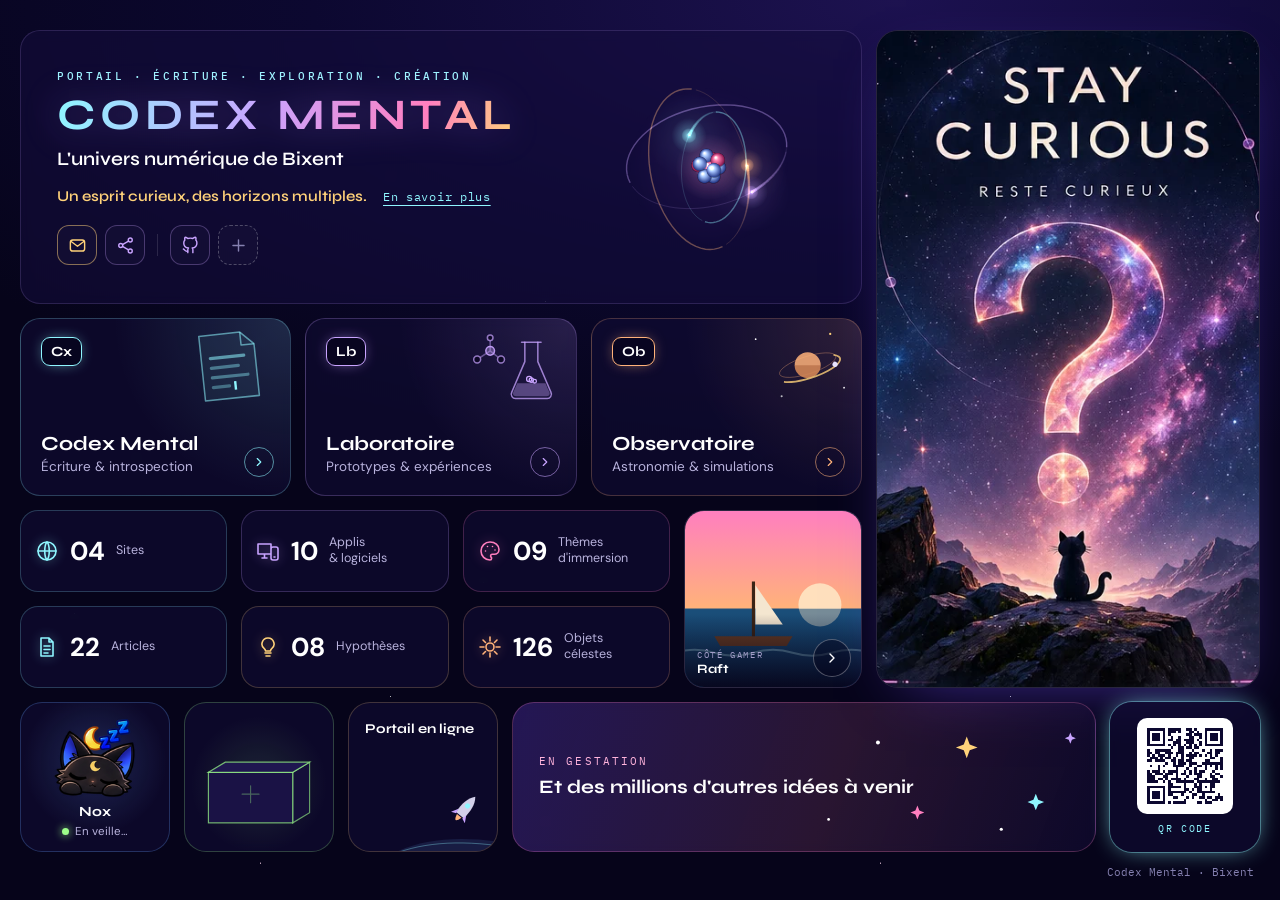
==== commit be9b9e8a: "Panneau « En savoir plus » et finitions - « En savoir plus » ouvre un panneau latéral (présentation," ====
--- a/index.html
+++ b/index.html
@@ -32,11 +32,7 @@
       <p class="subtitle">L'univers numérique de Bixent</p>
       <div class="bio-row">
         <p class="bio-head">Un esprit curieux, des horizons multiples.</p>
-        <button type="button" class="link-btn" id="bio-btn" aria-expanded="false" aria-controls="bio-more">En savoir plus</button>
-      </div>
-      <div id="bio-more" class="bio-more" hidden>
-        <p>J'aime questionner ce qui nous entoure, explorer ce que nous comprenons encore mal et donner forme aux idées qui traversent mon esprit.</p>
-        <p>Entre écriture, sciences, psychologie, technologies et créations numériques, chaque question peut devenir une réflexion, chaque idée un projet, et chaque exploration une nouvelle découverte.</p>
+        <button type="button" class="link-btn" id="bio-btn" aria-haspopup="dialog" aria-controls="about">En savoir plus</button>
       </div>
       <div class="links" id="links">
         <a class="icon-btn icon-mail" id="mail-btn" href="mailto:contact@codexmental.com" aria-label="M'écrire" data-tip="M'écrire"><svg viewBox="0 0 24 24" aria-hidden="true"><rect x="3" y="5" width="18" height="14" rx="3"/><path d="M4 7l8 6 8-6"/></svg></a>
@@ -116,7 +112,7 @@
         <span class="gamer-kicker">Côté gamer</span>
         <span class="gamer-name" id="gamer-name"></span>
       </div>
-      <button type="button" class="icon-btn round gamer-next" id="games-next" aria-label="Jeu suivant" data-tip="Jeu suivant"><svg viewBox="0 0 24 24" aria-hidden="true"><path d="M9 18l6-6-6-6"/></svg></button>
+      <button type="button" class="icon-btn round gamer-next" id="games-next" aria-label="Jeu suivant"><svg viewBox="0 0 24 24" aria-hidden="true"><path d="M9 18l6-6-6-6"/></svg></button>
     </section>
   </div>
 
@@ -221,6 +217,57 @@
 <footer class="foot"><span>Codex Mental · Bixent</span></footer>
 </main>
 
+<dialog class="drawer" id="about" aria-labelledby="about-title">
+  <div class="drawer-in">
+    <div class="drawer-head">
+      <span class="label">En savoir plus</span>
+      <button type="button" class="icon-btn round" id="about-close" aria-label="Fermer le panneau"><svg viewBox="0 0 24 24" aria-hidden="true"><path d="M6 6l12 12M18 6L6 18"/></svg></button>
+    </div>
+
+    <section class="d-sec">
+      <h2 class="d-title" id="about-title">Un esprit curieux, des horizons multiples.</h2>
+      <p>J'aime questionner ce qui nous entoure, explorer ce que nous comprenons encore mal et donner forme aux idées qui traversent mon esprit.</p>
+      <p>Entre écriture, sciences, psychologie, technologies et créations numériques, chaque question peut devenir une réflexion, chaque idée un projet, et chaque exploration une nouvelle découverte.</p>
+      <p class="d-sign">— Bixent</p>
+    </section>
+
+    <section class="d-sec">
+      <h3 class="d-h">Trois univers</h3>
+      <ul class="d-list">
+        <li><b style="color:#8ff6ff">Codex Mental</b><span>Mes articles, mes pensées et l'Atelier, où je lance des idées.</span></li>
+        <li><b style="color:#c9a4ff">Le Laboratoire</b><span>Là où les applis prennent vie : prototypes, logiciels, expériences.</span></li>
+        <li><b style="color:#ffb27a">L'Observatoire</b><span>Une immersion astronomique, avec mes hypothèses sur l'espace.</span></li>
+      </ul>
+    </section>
+
+    <section class="d-sec">
+      <h3 class="d-h">Les chiffres</h3>
+      <ul class="d-list d-compact">
+        <li><b>Sites</b><span>Codex Mental, le Laboratoire, l'Observatoire et ce portail.</span></li>
+        <li><b>Applis &amp; logiciels</b><span>Les projets du Laboratoire, en cours ou en réflexion.</span></li>
+        <li><b>Thèmes d'immersion</b><span>Les décors animés que l'on choisit sur Codex Mental.</span></li>
+        <li><b>Articles</b><span>Les textes publiés sur Codex Mental.</span></li>
+        <li><b>Hypothèses</b><span>Les idées de l'Atelier et les hypothèses de l'Observatoire.</span></li>
+        <li><b>Objets célestes</b><span>Les objets réels recensés dans l'Atlas de l'Observatoire.</span></li>
+      </ul>
+      <p class="d-note">Relevés automatiquement sur les sites quand c'est possible.</p>
+    </section>
+
+    <section class="d-sec">
+      <h3 class="d-h">Côté gamer</h3>
+      <p>Survie, construction de base et exploration, plus quelques MMORPG.</p>
+      <ul class="d-games" id="about-games"></ul>
+    </section>
+
+    <section class="d-sec">
+      <h3 class="d-h">Les petits curieux</h3>
+      <ul class="d-list d-compact">
+        <li><b style="color:#8fb8ff">Nox</b><span>La mascotte de l'univers. Elle dort beaucoup ; un clic la réveille.</span></li>
+        <li><b style="color:#9dff8a">La boîte</b><span>Un clin d'œil au chat de Schrödinger. À ouvrir pour voir…</span></li>
+      </ul>
+    </section>
+  </div>
+</dialog>
 <dialog class="modal" id="qr-modal" aria-label="QR code du portail">
   <img src="img/qr-bixent.svg" alt="QR code vers bixent.codexmental.com" width="260" height="260">
   <p class="mono small muted">bixent.codexmental.com</p>
--- a/css/style.css
+++ b/css/style.css
@@ -114,8 +114,6 @@
 .bio-row { display: flex; flex-wrap: wrap; align-items: center; gap: 4px 16px; }
 .bio-head { font-family: var(--display); font-weight: 600; font-size: 15px; color: var(--gold); }
 .link-btn { background: none; border: 0; padding: 4px 0; min-height: 30px; cursor: pointer; font-family: var(--mono); font-size: 11.5px; letter-spacing: .06em; color: var(--cyan); text-decoration: underline; text-underline-offset: 4px; }
-.bio-more { display: flex; flex-direction: column; gap: 6px; max-width: 560px; padding: 10px 14px; border-radius: 14px; background: rgba(6, 4, 26, .55); animation: rise .4s ease both; }
-.bio-more p { color: var(--soft); line-height: 1.55; font-size: 14px; }
 .links { display: flex; flex-wrap: wrap; align-items: center; gap: 8px; margin-top: 6px; }
 .links-sep { width: 1px; height: 22px; background: rgba(255, 255, 255, .12); margin: 0 4px; }
 
@@ -135,7 +133,6 @@
 /* ---------- Univers ---------- */
 .uni { text-decoration: none; color: inherit; padding: 18px 20px; display: flex; flex-direction: column; border-color: color-mix(in srgb, var(--c) 24%, transparent);
   background: radial-gradient(circle at 100% 0%, color-mix(in srgb, var(--c) 14%, transparent) 0%, transparent 55%), var(--card); }
-.uni-lab { background: radial-gradient(color-mix(in srgb, var(--c) 20%, transparent) 1px, transparent 1.2px) 0 0 / 16px 16px, radial-gradient(circle at 100% 0%, color-mix(in srgb, var(--c) 14%, transparent) 0%, transparent 55%), var(--card); }
 .uni:hover { color: inherit; transform: translateY(-3px); box-shadow: 0 18px 50px -22px var(--c); }
 .uni-art { position: absolute; right: 10px; top: 8px; width: 104px; height: 78px; pointer-events: none; transition: transform .5s cubic-bezier(.2, .7, .2, 1); }
 .uni:hover .uni-art { transform: translateY(-3px) scale(1.04); }
@@ -158,9 +155,9 @@
 .gamer { --c: #8ff6ff; border-color: rgba(255, 255, 255, .12); background: #0d0826; }
 .gamer-art { position: absolute; inset: 0; }
 .gamer-art img, .gamer-art svg { position: absolute; inset: 0; width: 100%; height: 100%; object-fit: cover; display: block; animation: swap .6s ease both; }
-.gamer-cap { position: absolute; left: 0; right: 0; bottom: 0; padding: 32px 50px 11px 12px; display: flex; flex-direction: column; gap: 1px; background: linear-gradient(to top, rgba(6, 4, 26, .92), rgba(6, 4, 26, 0)); }
+.gamer-cap { position: absolute; left: 0; right: 0; bottom: 0; padding: 34px 46px 10px 12px; display: flex; flex-direction: column; gap: 1px; background: linear-gradient(to top, rgba(6, 4, 26, .92), rgba(6, 4, 26, 0)); }
 .gamer-kicker { font-family: var(--mono); font-size: 9px; letter-spacing: .18em; text-transform: uppercase; color: #a29dc8; }
-.gamer-name { font-family: var(--display); font-size: 14px; font-weight: 700; color: #fff; white-space: nowrap; overflow: hidden; text-overflow: ellipsis; animation: swap .6s ease both; }
+.gamer-name { font-family: var(--display); font-size: clamp(12px, 1vw, 14px); font-weight: 700; line-height: 1.15; color: #fff; display: -webkit-box; -webkit-line-clamp: 2; -webkit-box-orient: vertical; overflow: hidden; overflow-wrap: anywhere; animation: swap .6s ease both; }
 .gamer-next { position: absolute; right: 10px; bottom: 10px; width: 30px; height: 30px; z-index: 2; }
 @keyframes swap { from { opacity: 0; transform: translateY(5px); } }
 
@@ -210,7 +207,7 @@
 .rocket { animation: float 4s ease-in-out infinite; transform-box: fill-box; }
 @keyframes float { 50% { transform: translate(2px, -4px); } }
 .badge { align-self: flex-start; padding: 2px 8px; border-radius: 999px; background: var(--gold); color: #1a0b3a; font-family: var(--mono); font-size: 10px; font-weight: 500; letter-spacing: .1em; position: relative; }
-.news-title { font-family: var(--display); font-size: 16px; font-weight: 700; line-height: 1.2; color: #fff; position: relative; max-width: 7.5em; }
+.news-title { font-family: var(--display); font-size: 13.5px; font-weight: 700; line-height: 1.2; color: #fff; position: relative; white-space: nowrap; }
 .news-title a { color: inherit; text-decoration: none; }
 
 .ideas { --c: #ff7fbf; border-radius: 22px; border-color: rgba(255, 127, 191, .26); background: linear-gradient(110deg, rgba(122, 77, 255, .26), rgba(255, 127, 191, .14) 55%, rgba(18, 12, 52, .6));
@@ -241,6 +238,34 @@
 .cover-art img { width: 100%; height: 100%; object-fit: cover; }
 .cover b { font-family: var(--display); font-size: 13px; color: #fff; }
 .cover span { font-size: 12px; color: var(--muted); }
+
+/* ---------- Panneau « En savoir plus » ---------- */
+.drawer { position: fixed; inset: 0 0 0 auto; margin: 0; height: 100%; max-height: none; width: min(420px, 100vw); padding: 0; border: 0; border-left: 1px solid rgba(201, 164, 255, .22);
+  background: linear-gradient(180deg, rgba(20, 13, 60, .97), rgba(8, 5, 30, .98)); color: var(--fg); box-shadow: -30px 0 80px -30px rgba(122, 77, 255, .55); overflow-y: auto;
+  animation: slide-in .32s cubic-bezier(.2, .7, .2, 1) both; }
+.drawer.closing { animation: slide-out .26s ease both; }
+.drawer::backdrop { background: rgba(6, 4, 26, .55); -webkit-backdrop-filter: blur(3px); backdrop-filter: blur(3px); }
+@keyframes slide-in { from { transform: translateX(100%); } }
+@keyframes slide-out { to { transform: translateX(100%); } }
+.drawer-in { padding: 22px 26px 30px; display: flex; flex-direction: column; gap: 22px; }
+.drawer-head { display: flex; justify-content: space-between; align-items: center; position: sticky; top: -22px; padding: 14px 0 10px; margin-top: -14px; background: inherit; z-index: 1; }
+.d-sec { display: flex; flex-direction: column; gap: 8px; padding-bottom: 20px; border-bottom: 1px solid rgba(255, 255, 255, .07); }
+.d-sec:last-child { border-bottom: 0; }
+.d-sec p { color: var(--soft); font-size: 14px; line-height: 1.6; }
+.d-title { margin: 0; font-family: var(--display); font-size: 20px; font-weight: 700; line-height: 1.25; color: var(--gold); }
+.d-sign { font-family: var(--display); font-weight: 600; color: #fff !important; }
+.d-h { margin: 0; font-family: var(--mono); font-size: 11px; font-weight: 500; letter-spacing: .2em; text-transform: uppercase; color: #a29dc8; }
+.d-list { list-style: none; margin: 0; padding: 0; display: flex; flex-direction: column; gap: 10px; }
+.d-list li { display: flex; flex-direction: column; gap: 1px; }
+.d-list b { font-family: var(--display); font-size: 15px; color: #fff; }
+.d-list span { font-size: 13.5px; color: var(--muted); line-height: 1.45; }
+.d-compact { gap: 8px; }
+.d-compact b { font-size: 13.5px; }
+.d-note { font-family: var(--mono); font-size: 11px !important; color: var(--dim) !important; }
+.d-games { list-style: none; margin: 4px 0 0; padding: 0; display: grid; grid-template-columns: repeat(2, minmax(0, 1fr)); gap: 8px; }
+.d-games li { padding: 9px 11px; border-radius: 12px; border: 1px solid rgba(143, 246, 255, .16); background: rgba(6, 4, 26, .45); display: flex; flex-direction: column; gap: 1px; }
+.d-games b { font-family: var(--display); font-size: 13px; color: #fff; line-height: 1.25; }
+.d-games span { font-size: 11.5px; color: var(--dim); }
 
 /* ---------- Fenêtres ---------- */
 .modal { border: 1px solid var(--line); border-radius: 24px; background: #0c0830; color: var(--fg); padding: 24px; text-align: center; }
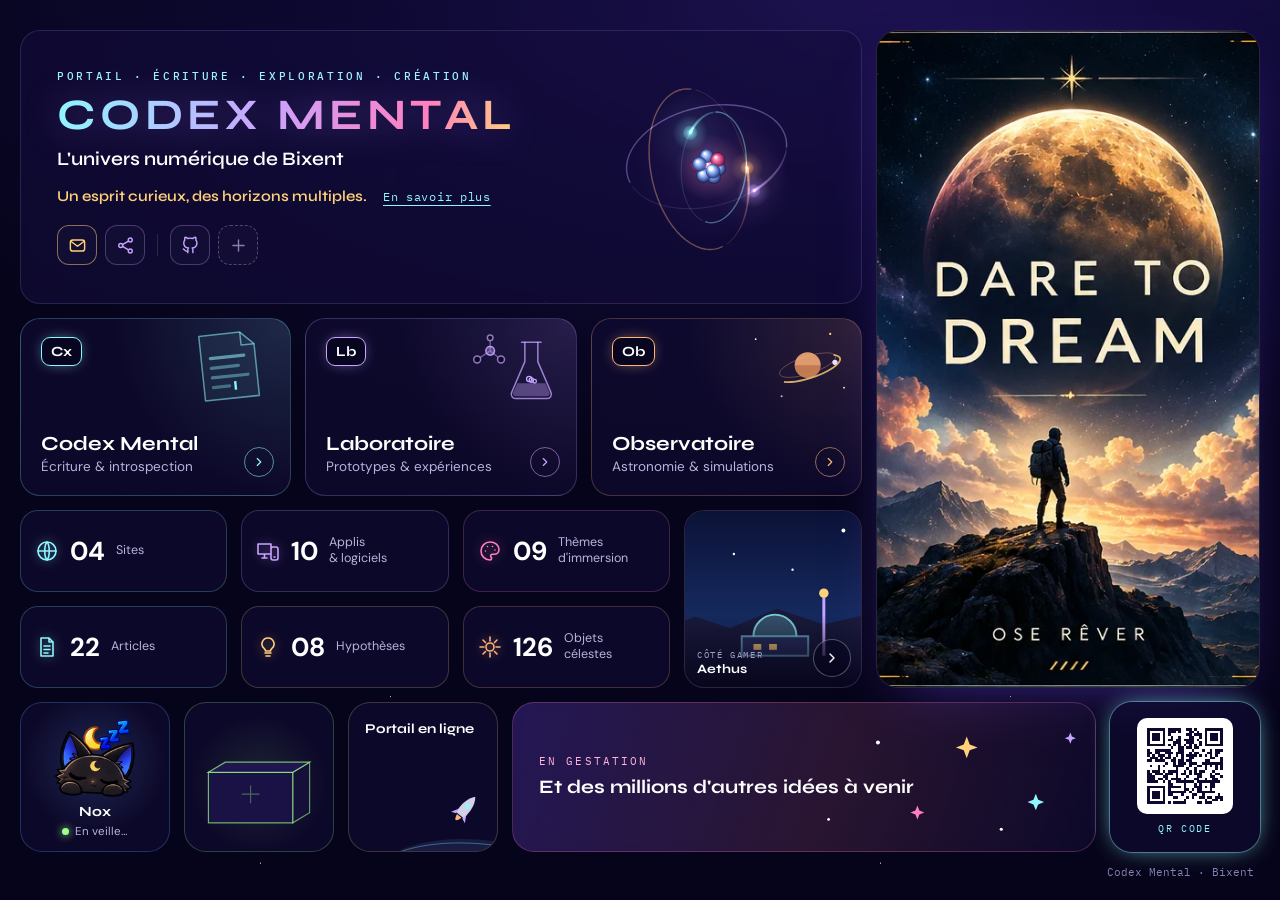
==== commit 4b556ffd: "Panneau latéral contextuel, infobulles des compteurs, agrandissement - Un seul panneau réutilisable," ====
--- a/index.html
+++ b/index.html
@@ -32,7 +32,7 @@
       <p class="subtitle">L'univers numérique de Bixent</p>
       <div class="bio-row">
         <p class="bio-head">Un esprit curieux, des horizons multiples.</p>
-        <button type="button" class="link-btn" id="bio-btn" aria-haspopup="dialog" aria-controls="about">En savoir plus</button>
+        <button type="button" class="link-btn" data-panel="about" aria-haspopup="dialog">En savoir plus</button>
       </div>
       <div class="links" id="links">
         <a class="icon-btn icon-mail" id="mail-btn" href="mailto:contact@codexmental.com" aria-label="M'écrire" data-tip="M'écrire"><svg viewBox="0 0 24 24" aria-hidden="true"><rect x="3" y="5" width="18" height="14" rx="3"/><path d="M4 7l8 6 8-6"/></svg></a>
@@ -99,14 +99,15 @@
   <!-- DONNÉES + CÔTÉ GAMER -->
   <div class="data-row" data-feature="stats">
     <div class="stats" id="stats">
-      <div class="card stat" data-key="sites" style="--c:#8ff6ff"><svg viewBox="0 0 24 24" aria-hidden="true"><circle cx="12" cy="12" r="9"/><path d="M3 12h18M12 3c3 3.2 3 14.8 0 18M12 3c-3 3.2-3 14.8 0 18"/></svg><b>··</b><span>Sites</span></div>
-      <div class="card stat" data-key="apps" style="--c:#c9a4ff"><svg viewBox="0 0 24 24" aria-hidden="true"><path d="M2 5h13v10H2zM6 19h5M8.5 15v4M17 8h3a2 2 0 0 1 2 2v9a2 2 0 0 1-2 2h-3a2 2 0 0 1-2-2v-9a2 2 0 0 1 2-2zM18 18h1"/></svg><b>··</b><span>Applis<br>&amp; logiciels</span></div>
-      <div class="card stat" data-key="themes" style="--c:#ff7fbf"><svg viewBox="0 0 24 24" aria-hidden="true"><path d="M12 3a9 9 0 0 0 0 18c1 0 1.6-.8 1.6-1.7 0-.5-.2-.9-.5-1.2-.3-.3-.5-.7-.5-1.2 0-.9.8-1.7 1.7-1.7h2A4.7 4.7 0 0 0 21 10.5C21 6.4 17 3 12 3zM7.5 12h.01M9.5 7.5h.01M14.5 7.5h.01M17 11h.01"/></svg><b>··</b><span>Thèmes<br>d'immersion</span></div>
-      <div class="card stat" data-key="articles" style="--c:#8ff6ff"><svg viewBox="0 0 24 24" aria-hidden="true"><path d="M6 3h8l4 4v14H6zM14 3v4h4M9 11h6M9 14.5h6M9 18h4"/></svg><b>··</b><span>Articles</span></div>
-      <div class="card stat" data-key="ideas" style="--c:#ffd27a"><svg viewBox="0 0 24 24" aria-hidden="true"><path d="M9 18h6M10 21h4M12 3a6 6 0 0 0-3.5 10.9c.6.5 1 1.2 1 2.1h5c0-.9.4-1.6 1-2.1A6 6 0 0 0 12 3z"/></svg><b>··</b><span>Hypothèses</span></div>
-      <div class="card stat" data-key="celestial" style="--c:#ffb27a"><svg viewBox="0 0 24 24" aria-hidden="true"><path d="M12 2v4M12 18v4M2 12h4M18 12h4M5 5l2.5 2.5M16.5 16.5L19 19M19 5l-2.5 2.5M7.5 16.5L5 19"/><circle cx="12" cy="12" r="4"/></svg><b>··</b><span>Objets<br>célestes</span></div>
+      <div class="card stat" data-key="sites" style="--c:#8ff6ff" tabindex="0" aria-describedby="tip-sites"><svg viewBox="0 0 24 24" aria-hidden="true"><circle cx="12" cy="12" r="9"/><path d="M3 12h18M12 3c3 3.2 3 14.8 0 18M12 3c-3 3.2-3 14.8 0 18"/></svg><b>··</b><span>Sites</span><span class="tip" role="tooltip" id="tip-sites">Codex Mental, le Laboratoire, l'Observatoire et ce portail</span></div>
+      <div class="card stat" data-key="apps" style="--c:#c9a4ff" tabindex="0" aria-describedby="tip-apps"><svg viewBox="0 0 24 24" aria-hidden="true"><path d="M2 5h13v10H2zM6 19h5M8.5 15v4M17 8h3a2 2 0 0 1 2 2v9a2 2 0 0 1-2 2h-3a2 2 0 0 1-2-2v-9a2 2 0 0 1 2-2zM18 18h1"/></svg><b>··</b><span>Applis<br>&amp; logiciels</span><span class="tip" role="tooltip" id="tip-apps">Les projets du Laboratoire, en cours ou en réflexion</span></div>
+      <div class="card stat" data-key="themes" style="--c:#ff7fbf" tabindex="0" aria-describedby="tip-themes"><svg viewBox="0 0 24 24" aria-hidden="true"><path d="M12 3a9 9 0 0 0 0 18c1 0 1.6-.8 1.6-1.7 0-.5-.2-.9-.5-1.2-.3-.3-.5-.7-.5-1.2 0-.9.8-1.7 1.7-1.7h2A4.7 4.7 0 0 0 21 10.5C21 6.4 17 3 12 3zM7.5 12h.01M9.5 7.5h.01M14.5 7.5h.01M17 11h.01"/></svg><b>··</b><span>Thèmes<br>d'immersion</span><span class="tip" role="tooltip" id="tip-themes">Les décors animés à choisir sur Codex Mental</span></div>
+      <div class="card stat" data-key="articles" style="--c:#8ff6ff" tabindex="0" aria-describedby="tip-articles"><svg viewBox="0 0 24 24" aria-hidden="true"><path d="M6 3h8l4 4v14H6zM14 3v4h4M9 11h6M9 14.5h6M9 18h4"/></svg><b>··</b><span>Articles</span><span class="tip" role="tooltip" id="tip-articles">Les textes publiés sur Codex Mental</span></div>
+      <div class="card stat" data-key="ideas" style="--c:#ffd27a" tabindex="0" aria-describedby="tip-ideas"><svg viewBox="0 0 24 24" aria-hidden="true"><path d="M9 18h6M10 21h4M12 3a6 6 0 0 0-3.5 10.9c.6.5 1 1.2 1 2.1h5c0-.9.4-1.6 1-2.1A6 6 0 0 0 12 3z"/></svg><b>··</b><span>Hypothèses</span><span class="tip" role="tooltip" id="tip-ideas">Les idées de l'Atelier et les hypothèses de l'Observatoire</span></div>
+      <div class="card stat" data-key="celestial" style="--c:#ffb27a" tabindex="0" aria-describedby="tip-celestial"><svg viewBox="0 0 24 24" aria-hidden="true"><path d="M12 2v4M12 18v4M2 12h4M18 12h4M5 5l2.5 2.5M16.5 16.5L19 19M19 5l-2.5 2.5M7.5 16.5L5 19"/><circle cx="12" cy="12" r="4"/></svg><b>··</b><span>Objets<br>célestes</span><span class="tip" role="tooltip" id="tip-celestial">Les objets réels recensés dans l'Atlas de l'Observatoire</span></div>
     </div>
     <section class="card gamer" id="gamer" hidden aria-label="Côté gamer">
+      <button type="button" class="card-link" data-panel="games" aria-label="Côté gamer : mes jeux"></button>
       <div class="gamer-art" id="gamer-art" aria-hidden="true"></div>
       <div class="gamer-cap">
         <span class="gamer-kicker">Côté gamer</span>
@@ -170,6 +171,7 @@
   </button>
 
   <section class="card sq news" id="news" data-feature="news">
+    <button type="button" class="card-link" data-panel="news" aria-label="Voir les nouveautés"></button>
     <svg class="news-art" viewBox="0 0 120 80" aria-hidden="true">
       <path d="M0 80C30 62 70 58 120 66V80Z" fill="#6aa8ff" fill-opacity=".12"/>
       <path d="M0 80C30 66 70 62 120 70" fill="none" stroke="#8ff6ff" stroke-opacity=".35"/>
@@ -202,7 +204,7 @@
     </div>
   </section>
 
-  <button type="button" class="card sq qr" id="qr-btn" aria-label="Agrandir le QR code">
+  <button type="button" class="card sq qr" id="qr-btn" aria-label="Agrandir le QR code" data-zoom="img/qr-bixent.svg" data-zoom-caption="bixent.codexmental.com" data-zoom-download="qr-bixent.svg">
     <img src="img/qr-bixent.svg" alt="" width="96" height="96">
     <span>QR code</span>
   </button>
@@ -217,63 +219,63 @@
 <footer class="foot"><span>Codex Mental · Bixent</span></footer>
 </main>
 
-<dialog class="drawer" id="about" aria-labelledby="about-title">
+<!-- PANNEAU LATÉRAL UNIQUE : son contenu vient des gabarits ci-dessous -->
+<dialog class="drawer" id="drawer" aria-labelledby="drawer-label">
   <div class="drawer-in">
     <div class="drawer-head">
-      <span class="label">En savoir plus</span>
-      <button type="button" class="icon-btn round" id="about-close" aria-label="Fermer le panneau"><svg viewBox="0 0 24 24" aria-hidden="true"><path d="M6 6l12 12M18 6L6 18"/></svg></button>
-    </div>
-
-    <section class="d-sec">
-      <h2 class="d-title" id="about-title">Un esprit curieux, des horizons multiples.</h2>
-      <p>J'aime questionner ce qui nous entoure, explorer ce que nous comprenons encore mal et donner forme aux idées qui traversent mon esprit.</p>
-      <p>Entre écriture, sciences, psychologie, technologies et créations numériques, chaque question peut devenir une réflexion, chaque idée un projet, et chaque exploration une nouvelle découverte.</p>
-      <p class="d-sign">— Bixent</p>
-    </section>
-
-    <section class="d-sec">
-      <h3 class="d-h">Trois univers</h3>
-      <ul class="d-list">
-        <li><b style="color:#8ff6ff">Codex Mental</b><span>Mes articles, mes pensées et l'Atelier, où je lance des idées.</span></li>
-        <li><b style="color:#c9a4ff">Le Laboratoire</b><span>Là où les applis prennent vie : prototypes, logiciels, expériences.</span></li>
-        <li><b style="color:#ffb27a">L'Observatoire</b><span>Une immersion astronomique, avec mes hypothèses sur l'espace.</span></li>
-      </ul>
-    </section>
-
-    <section class="d-sec">
-      <h3 class="d-h">Les chiffres</h3>
-      <ul class="d-list d-compact">
-        <li><b>Sites</b><span>Codex Mental, le Laboratoire, l'Observatoire et ce portail.</span></li>
-        <li><b>Applis &amp; logiciels</b><span>Les projets du Laboratoire, en cours ou en réflexion.</span></li>
-        <li><b>Thèmes d'immersion</b><span>Les décors animés que l'on choisit sur Codex Mental.</span></li>
-        <li><b>Articles</b><span>Les textes publiés sur Codex Mental.</span></li>
-        <li><b>Hypothèses</b><span>Les idées de l'Atelier et les hypothèses de l'Observatoire.</span></li>
-        <li><b>Objets célestes</b><span>Les objets réels recensés dans l'Atlas de l'Observatoire.</span></li>
-      </ul>
-      <p class="d-note">Relevés automatiquement sur les sites quand c'est possible.</p>
-    </section>
-
-    <section class="d-sec">
-      <h3 class="d-h">Côté gamer</h3>
-      <p>Survie, construction de base et exploration, plus quelques MMORPG.</p>
-      <ul class="d-games" id="about-games"></ul>
-    </section>
-
-    <section class="d-sec">
-      <h3 class="d-h">Les petits curieux</h3>
-      <ul class="d-list d-compact">
-        <li><b style="color:#8fb8ff">Nox</b><span>La mascotte de l'univers. Elle dort beaucoup ; un clic la réveille.</span></li>
-        <li><b style="color:#9dff8a">La boîte</b><span>Un clin d'œil au chat de Schrödinger. À ouvrir pour voir…</span></li>
-      </ul>
-    </section>
+      <span class="label" id="drawer-label"></span>
+      <button type="button" class="icon-btn round" id="drawer-close" aria-label="Fermer le panneau"><svg viewBox="0 0 24 24" aria-hidden="true"><path d="M6 6l12 12M18 6L6 18"/></svg></button>
+    </div>
+    <div class="drawer-body" id="drawer-body"></div>
   </div>
 </dialog>
-<dialog class="modal" id="qr-modal" aria-label="QR code du portail">
-  <img src="img/qr-bixent.svg" alt="QR code vers bixent.codexmental.com" width="260" height="260">
-  <p class="mono small muted">bixent.codexmental.com</p>
+
+<template id="tpl-about" data-label="En savoir plus">
+  <section class="d-sec">
+    <h2 class="d-title">Un esprit curieux, des horizons multiples.</h2>
+    <p>J'aime questionner ce qui nous entoure, explorer ce que nous comprenons encore mal et donner forme aux idées qui traversent mon esprit.</p>
+    <p>Entre écriture, sciences, psychologie, technologies et créations numériques, chaque question peut devenir une réflexion, chaque idée un projet, et chaque exploration une nouvelle découverte.</p>
+    <p class="d-sign">— Bixent</p>
+  </section>
+  <section class="d-sec">
+    <h3 class="d-h">Ce que je fais</h3>
+    <ul class="d-list">
+      <li><b style="color:#c9a4ff">Côté pro</b><span>Je conçois mes propres sites, applications et logiciels, pour le web, Windows et Android, de l'idée jusqu'au code.</span></li>
+      <li><b style="color:#ff7fbf">Côté créatif</b><span>J'écris, je réfléchis à voix haute et j'avance des hypothèses sur l'espace, sans formation scientifique mais avec beaucoup de curiosité.</span></li>
+    </ul>
+  </section>
+  <section class="d-sec">
+    <h3 class="d-h">Me joindre</h3>
+    <p>Une idée, une question, un projet ?</p>
+    <a class="pill pill-gold" data-mail href="mailto:contact@codexmental.com">M'écrire</a>
+  </section>
+</template>
+
+<template id="tpl-games" data-label="Côté gamer">
+  <section class="d-sec">
+    <h2 class="d-title">Mes mondes de jeu</h2>
+    <div class="d-chips"><span>Survie</span><span>Construction de base</span><span>Exploration</span><span>MMORPG</span></div>
+  </section>
+  <section class="d-sec">
+    <ul class="d-games" data-fill="games"></ul>
+  </section>
+</template>
+
+<template id="tpl-news" data-label="Nouveautés">
+  <section class="d-sec">
+    <h2 class="d-title">Quoi de neuf ?</h2>
+    <p>Les dernières nouvelles du portail et des projets.</p>
+  </section>
+  <ul class="d-news" data-fill="news"><li class="d-empty">Chargement…</li></ul>
+</template>
+
+<!-- AGRANDISSEMENT (QR code, affiches) -->
+<dialog class="modal lightbox" id="lightbox" aria-label="Agrandissement">
+  <img id="lightbox-img" src="" alt="">
+  <p class="lightbox-cap" id="lightbox-cap"></p>
   <div class="modal-btns">
-    <a class="pill pill-ghost" href="img/qr-bixent.svg" download="qr-bixent.svg">Télécharger</a>
-    <button type="button" class="pill pill-ghost" id="qr-close">Fermer</button>
+    <a class="pill pill-ghost" id="lightbox-dl" href="#" download hidden>Télécharger</a>
+    <button type="button" class="pill pill-ghost" id="lightbox-close">Fermer</button>
   </div>
 </dialog>
 <dialog class="modal socials-panel" id="socials-panel" aria-label="Tous mes réseaux">
--- a/css/style.css
+++ b/css/style.css
@@ -150,6 +150,15 @@
 .stat b { font-family: var(--body); font-weight: 700; font-size: 26px; line-height: 1; color: #fff; font-variant-numeric: tabular-nums; }
 .stat span { font-size: 12.5px; line-height: 1.25; color: var(--muted); }
 .stat.empty b { color: #4a4470; }
+.stat { overflow: visible; cursor: help; }
+.stat:hover, .stat:focus-visible { z-index: 5; }
+.tip { position: absolute; left: 50%; bottom: calc(100% + 8px); transform: translate(-50%, 4px); width: max-content; max-width: 230px; padding: 7px 10px; border-radius: 10px;
+  background: #1a1245; border: 1px solid color-mix(in srgb, var(--c) 40%, transparent); color: var(--soft); font-size: 12px; line-height: 1.35; text-align: center;
+  opacity: 0; pointer-events: none; transition: opacity .2s, transform .2s; z-index: 6; box-shadow: 0 10px 30px -10px rgba(0, 0, 0, .6); }
+.stat:hover .tip, .stat:focus-visible .tip { opacity: 1; transform: translate(-50%, 0); }
+
+/* zone cliquable qui couvre une carte (ouvre un panneau) */
+.card-link { position: absolute; inset: 0; z-index: 1; border: 0; padding: 0; margin: 0; background: transparent; cursor: pointer; border-radius: inherit; }
 
 /* ---------- Côté gamer ---------- */
 .gamer { --c: #8ff6ff; border-color: rgba(255, 255, 255, .12); background: #0d0826; }
@@ -165,7 +174,8 @@
 .poster { --c: #ffd27a; border-radius: 22px; border-color: rgba(255, 255, 255, .12); background: #0a0622; box-shadow: 0 20px 60px -30px rgba(122, 77, 255, .6); min-height: 300px; }
 .poster-stage { position: absolute; inset: 0; }
 .poster-stage img { position: absolute; inset: 0; width: 100%; height: 100%; object-fit: cover; opacity: 0; transform: scale(1.03); transition: opacity 1.6s ease, transform 8s ease-out; }
-.poster-stage img.on { opacity: 1; transform: scale(1); }
+.poster-stage img { pointer-events: none; }
+.poster-stage img.on { opacity: 1; transform: scale(1); pointer-events: auto; }
 .poster-bar { position: absolute; left: 0; right: 0; bottom: 0; z-index: 2; display: flex; justify-content: space-between; align-items: center; gap: 8px; padding: 34px 14px 14px 18px;
   background: linear-gradient(to top, rgba(6, 4, 26, .8), rgba(6, 4, 26, 0)); opacity: 0; transition: opacity .35s; }
 .poster:hover .poster-bar, .poster:focus-within .poster-bar { opacity: 1; }
@@ -248,6 +258,7 @@
 @keyframes slide-in { from { transform: translateX(100%); } }
 @keyframes slide-out { to { transform: translateX(100%); } }
 .drawer-in { padding: 22px 26px 30px; display: flex; flex-direction: column; gap: 22px; }
+.drawer-body { display: flex; flex-direction: column; gap: 22px; }
 .drawer-head { display: flex; justify-content: space-between; align-items: center; position: sticky; top: -22px; padding: 14px 0 10px; margin-top: -14px; background: inherit; z-index: 1; }
 .d-sec { display: flex; flex-direction: column; gap: 8px; padding-bottom: 20px; border-bottom: 1px solid rgba(255, 255, 255, .07); }
 .d-sec:last-child { border-bottom: 0; }
@@ -262,8 +273,20 @@
 .d-compact { gap: 8px; }
 .d-compact b { font-size: 13.5px; }
 .d-note { font-family: var(--mono); font-size: 11px !important; color: var(--dim) !important; }
-.d-games { list-style: none; margin: 4px 0 0; padding: 0; display: grid; grid-template-columns: repeat(2, minmax(0, 1fr)); gap: 8px; }
-.d-games li { padding: 9px 11px; border-radius: 12px; border: 1px solid rgba(143, 246, 255, .16); background: rgba(6, 4, 26, .45); display: flex; flex-direction: column; gap: 1px; }
+.d-games { list-style: none; margin: 0; padding: 0; display: grid; grid-template-columns: repeat(2, minmax(0, 1fr)); gap: 10px; }
+.d-games li { border-radius: 14px; border: 1px solid rgba(143, 246, 255, .16); background: rgba(6, 4, 26, .45); overflow: hidden; display: flex; flex-direction: column; }
+.d-game-art { position: relative; display: block; aspect-ratio: 16 / 10; }
+.d-game-art img, .d-game-art svg { position: absolute; inset: 0; width: 100%; height: 100%; object-fit: cover; display: block; }
+.d-game-txt { padding: 8px 10px 9px; display: flex; flex-direction: column; gap: 1px; }
+.d-chips { display: flex; flex-wrap: wrap; gap: 6px; }
+.d-chips span { padding: 4px 10px; border-radius: 999px; border: 1px solid rgba(201, 164, 255, .3); font-size: 12.5px; color: var(--soft); }
+.d-news { list-style: none; margin: 0; padding: 0; display: flex; flex-direction: column; gap: 10px; }
+.d-news li { padding: 12px 14px; border-radius: 14px; border: 1px solid rgba(255, 210, 122, .16); background: rgba(6, 4, 26, .45); display: flex; flex-direction: column; gap: 3px; }
+.d-news-meta { font-family: var(--mono); font-size: 10.5px; letter-spacing: .08em; color: var(--dim); text-transform: uppercase; }
+.d-news b, .d-news a { font-family: var(--display); font-size: 14.5px; font-weight: 700; color: #fff; text-decoration: none; }
+.d-news a:hover { color: var(--gold); }
+.d-news p { font-size: 13px !important; color: var(--muted) !important; line-height: 1.45 !important; }
+.d-empty { color: var(--dim); font-size: 13px; border: 0 !important; background: none !important; padding: 0 !important; }
 .d-games b { font-family: var(--display); font-size: 13px; color: #fff; line-height: 1.25; }
 .d-games span { font-size: 11.5px; color: var(--dim); }
 
@@ -271,6 +294,10 @@
 .modal { border: 1px solid var(--line); border-radius: 24px; background: #0c0830; color: var(--fg); padding: 24px; text-align: center; }
 .modal::backdrop { background: rgba(6, 4, 26, .85); -webkit-backdrop-filter: blur(6px); backdrop-filter: blur(6px); }
 .modal > img { width: min(260px, 70vw); height: auto; border-radius: 12px; background: #fff; padding: 10px; }
+.lightbox-poster { padding: 16px; background: rgba(12, 8, 48, .96); }
+.lightbox-poster > img { width: auto; max-width: min(460px, 86vw); max-height: 78vh; background: none; padding: 0; border-radius: 16px; }
+.lightbox-cap { font-family: var(--mono); font-size: 11.5px; color: var(--dim); }
+.poster-stage img { cursor: zoom-in; }
 .modal > p { margin: 10px 0 14px; }
 .modal-btns { display: flex; justify-content: center; gap: 8px; }
 .gallery { max-width: min(920px, calc(100vw - 32px)); width: 100%; text-align: left; }
@@ -283,6 +310,8 @@
 .social-row:hover { color: #fff; border-color: var(--violet); }
 .social-row svg { flex: 0 0 auto; width: 20px; height: 20px; fill: none; stroke: var(--violet); stroke-width: 1.8; stroke-linecap: round; stroke-linejoin: round; }
 .pill { min-height: 40px; padding: 0 16px; border-radius: 999px; display: inline-flex; align-items: center; justify-content: center; font-family: var(--body); font-size: 13px; font-weight: 500; text-decoration: none; cursor: pointer; border: 1px solid transparent; }
+.pill-gold { background: var(--gold); color: #1a0b3a; font-weight: 700; align-self: flex-start; }
+.pill-gold:hover { color: #1a0b3a; filter: brightness(1.08); }
 .pill-ghost { border-color: rgba(255, 255, 255, .22); background: rgba(255, 255, 255, .04); color: #fff; }
 .pill-ghost:hover { color: #fff; background: rgba(255, 255, 255, .1); }
 .toast { position: fixed; left: 50%; bottom: 24px; transform: translate(-50%, 20px); padding: 8px 16px; border-radius: 999px; background: #1a1245; border: 1px solid var(--line); color: #fff; font-size: 13px;
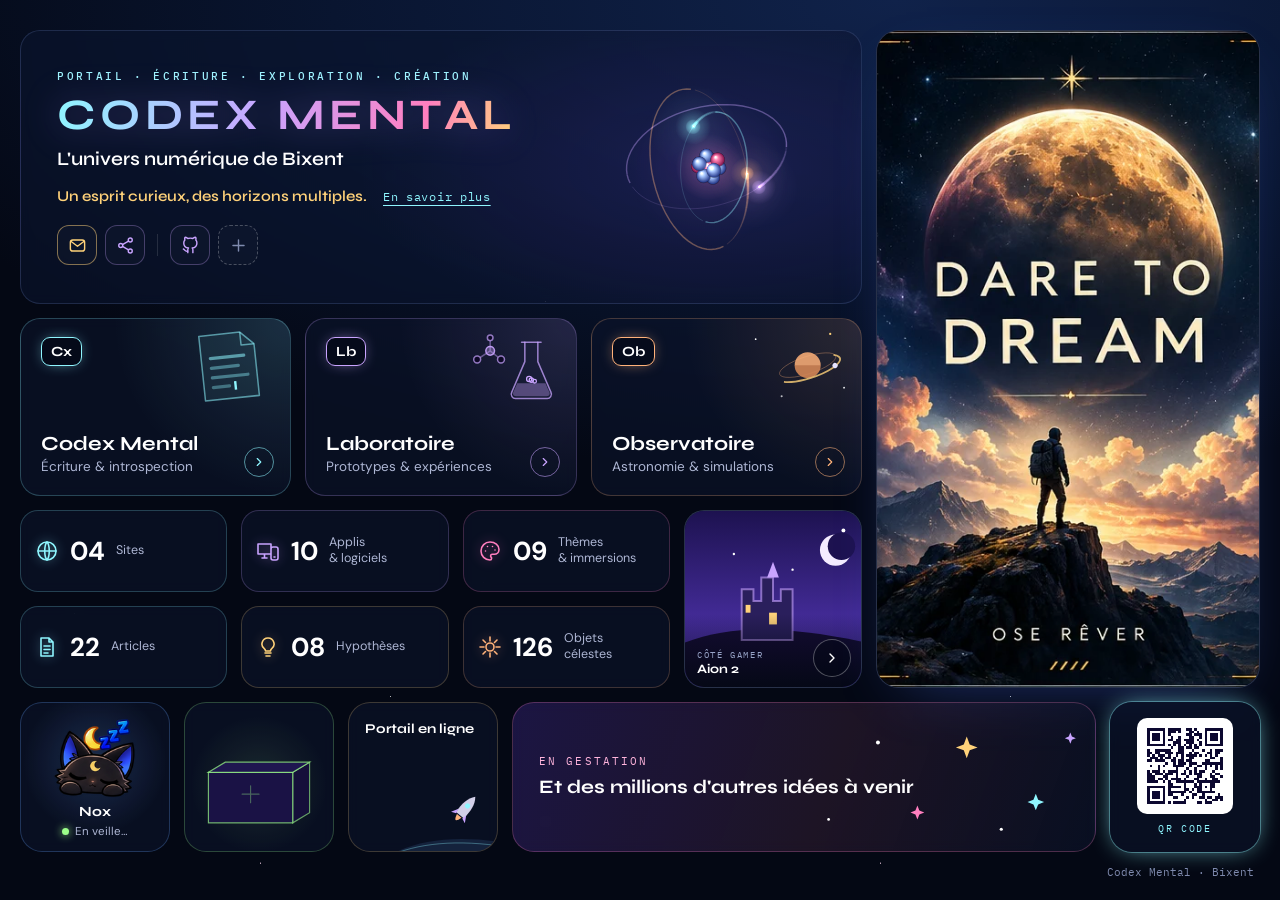
==== commit 1e1ffc1f: "Bleu nuit au lieu du violet, compteur Thèmes & immersions - Fond, cartes, bordures et textes seconda" ====
--- a/index.html
+++ b/index.html
@@ -5,7 +5,7 @@
 <meta name="viewport" content="width=device-width, initial-scale=1, viewport-fit=cover">
 <title>Codex Mental — l'univers numérique de Bixent</title>
 <meta name="description" content="Écriture, exploration et création numérique : le portail de Codex Mental, du Laboratoire et de l'Observatoire.">
-<meta name="theme-color" content="#06041a">
+<meta name="theme-color" content="#040814">
 <link rel="canonical" href="https://bixent.codexmental.com/">
 <meta property="og:type" content="website">
 <meta property="og:url" content="https://bixent.codexmental.com/">
@@ -101,7 +101,7 @@
     <div class="stats" id="stats">
       <div class="card stat" data-key="sites" style="--c:#8ff6ff" tabindex="0" aria-describedby="tip-sites"><svg viewBox="0 0 24 24" aria-hidden="true"><circle cx="12" cy="12" r="9"/><path d="M3 12h18M12 3c3 3.2 3 14.8 0 18M12 3c-3 3.2-3 14.8 0 18"/></svg><b>··</b><span>Sites</span><span class="tip" role="tooltip" id="tip-sites">Codex Mental, le Laboratoire, l'Observatoire et ce portail</span></div>
       <div class="card stat" data-key="apps" style="--c:#c9a4ff" tabindex="0" aria-describedby="tip-apps"><svg viewBox="0 0 24 24" aria-hidden="true"><path d="M2 5h13v10H2zM6 19h5M8.5 15v4M17 8h3a2 2 0 0 1 2 2v9a2 2 0 0 1-2 2h-3a2 2 0 0 1-2-2v-9a2 2 0 0 1 2-2zM18 18h1"/></svg><b>··</b><span>Applis<br>&amp; logiciels</span><span class="tip" role="tooltip" id="tip-apps">Les projets du Laboratoire, en cours ou en réflexion</span></div>
-      <div class="card stat" data-key="themes" style="--c:#ff7fbf" tabindex="0" aria-describedby="tip-themes"><svg viewBox="0 0 24 24" aria-hidden="true"><path d="M12 3a9 9 0 0 0 0 18c1 0 1.6-.8 1.6-1.7 0-.5-.2-.9-.5-1.2-.3-.3-.5-.7-.5-1.2 0-.9.8-1.7 1.7-1.7h2A4.7 4.7 0 0 0 21 10.5C21 6.4 17 3 12 3zM7.5 12h.01M9.5 7.5h.01M14.5 7.5h.01M17 11h.01"/></svg><b>··</b><span>Thèmes<br>d'immersion</span><span class="tip" role="tooltip" id="tip-themes">Les décors animés à choisir sur Codex Mental</span></div>
+      <div class="card stat" data-key="themes" style="--c:#ff7fbf" tabindex="0" aria-describedby="tip-themes"><svg viewBox="0 0 24 24" aria-hidden="true"><path d="M12 3a9 9 0 0 0 0 18c1 0 1.6-.8 1.6-1.7 0-.5-.2-.9-.5-1.2-.3-.3-.5-.7-.5-1.2 0-.9.8-1.7 1.7-1.7h2A4.7 4.7 0 0 0 21 10.5C21 6.4 17 3 12 3zM7.5 12h.01M9.5 7.5h.01M14.5 7.5h.01M17 11h.01"/></svg><b>··</b><span>Thèmes<br>&amp; immersions</span><span class="tip" role="tooltip" id="tip-themes">Les thèmes animés et les immersions de Codex Mental</span></div>
       <div class="card stat" data-key="articles" style="--c:#8ff6ff" tabindex="0" aria-describedby="tip-articles"><svg viewBox="0 0 24 24" aria-hidden="true"><path d="M6 3h8l4 4v14H6zM14 3v4h4M9 11h6M9 14.5h6M9 18h4"/></svg><b>··</b><span>Articles</span><span class="tip" role="tooltip" id="tip-articles">Les textes publiés sur Codex Mental</span></div>
       <div class="card stat" data-key="ideas" style="--c:#ffd27a" tabindex="0" aria-describedby="tip-ideas"><svg viewBox="0 0 24 24" aria-hidden="true"><path d="M9 18h6M10 21h4M12 3a6 6 0 0 0-3.5 10.9c.6.5 1 1.2 1 2.1h5c0-.9.4-1.6 1-2.1A6 6 0 0 0 12 3z"/></svg><b>··</b><span>Hypothèses</span><span class="tip" role="tooltip" id="tip-ideas">Les idées de l'Atelier et les hypothèses de l'Observatoire</span></div>
       <div class="card stat" data-key="celestial" style="--c:#ffb27a" tabindex="0" aria-describedby="tip-celestial"><svg viewBox="0 0 24 24" aria-hidden="true"><path d="M12 2v4M12 18v4M2 12h4M18 12h4M5 5l2.5 2.5M16.5 16.5L19 19M19 5l-2.5 2.5M7.5 16.5L5 19"/><circle cx="12" cy="12" r="4"/></svg><b>··</b><span>Objets<br>célestes</span><span class="tip" role="tooltip" id="tip-celestial">Les objets réels recensés dans l'Atlas de l'Observatoire</span></div>
--- a/css/style.css
+++ b/css/style.css
@@ -5,13 +5,15 @@
 @font-face { font-family: 'IBM Plex Mono'; src: url('../fonts/IBMPlexMono-500.woff') format('woff'); font-weight: 500; font-display: swap; }
 
 :root {
-  --void: #06041a;
-  --card: rgba(18, 12, 52, .6);
-  --line: rgba(201, 164, 255, .14);
-  --fg: #e9e6ff;
-  --soft: #cfcaea;
-  --muted: #b9b3dd;
-  --dim: #8580b0;
+  --void: #040814;          /* fond : bleu nuit presque noir */
+  --deep: #0a1430;          /* fenêtres et panneaux */
+  --ink: 4, 8, 20;          /* voiles sombres (rgb) */
+  --card: rgba(12, 20, 42, .62);
+  --line: rgba(150, 180, 255, .13);
+  --fg: #e6ebff;
+  --soft: #cdd3ea;
+  --muted: #aeb7d4;
+  --dim: #7f8aae;
   --cyan: #8ff6ff;
   --violet: #c9a4ff;
   --pink: #ff7fbf;
@@ -31,7 +33,7 @@
 html { -webkit-text-size-adjust: 100%; overflow-x: clip; }
 body {
   margin: 0; min-height: 100vh; color: var(--fg); font-family: var(--body); font-size: 15px; line-height: 1.5;
-  background: var(--void) radial-gradient(ellipse 120% 70% at 70% 0%, #1d1250 0%, #0c0830 38%, var(--void) 75%) no-repeat;
+  background: var(--void) radial-gradient(ellipse 110% 70% at 70% 0%, #10224a 0%, #091530 40%, var(--void) 76%) no-repeat;
 }
 .sky { position: fixed; inset: 0; z-index: -1; pointer-events: none; opacity: .7;
   background-image:
@@ -86,20 +88,20 @@
 .stats > :nth-child(6), .bottom > * { animation-delay: .3s; }
 @keyframes rise { from { opacity: 0; transform: translateY(10px); } }
 
-.label { display: flex; align-items: center; gap: 8px; font-family: var(--mono); font-size: 11px; font-weight: 500; letter-spacing: .2em; text-transform: uppercase; color: #a29dc8; }
+.label { display: flex; align-items: center; gap: 8px; font-family: var(--mono); font-size: 11px; font-weight: 500; letter-spacing: .2em; text-transform: uppercase; color: #97a3c7; }
 .mono { font-family: var(--mono); }
 .small { font-size: 11px; }
 .muted { color: var(--dim); }
 
 [data-tip] { position: relative; }
 [data-tip]::after { content: attr(data-tip); position: absolute; left: 50%; bottom: calc(100% + 8px); transform: translate(-50%, 4px); white-space: nowrap;
-  padding: 4px 9px; border-radius: 8px; background: #1a1245; border: 1px solid var(--line); color: #fff; font-family: var(--mono); font-size: 11px; letter-spacing: .04em;
+  padding: 4px 9px; border-radius: 8px; background: var(--deep); border: 1px solid var(--line); color: #fff; font-family: var(--mono); font-size: 11px; letter-spacing: .04em;
   opacity: 0; pointer-events: none; transition: opacity .2s, transform .2s; z-index: 6; }
 [data-tip]:hover::after, [data-tip]:focus-visible::after { opacity: 1; transform: translate(-50%, 0); }
 .card[data-tip]::after { bottom: auto; top: 10px; }
 
 /* ---------- En-tête ---------- */
-.hero { --c: #c9a4ff; padding: 26px 36px; display: flex; align-items: center; background: rgba(20, 13, 60, .55); border-color: rgba(201, 164, 255, .16); overflow: visible; }
+.hero { --c: #c9a4ff; padding: 26px 36px; display: flex; align-items: center; background: radial-gradient(ellipse 60% 90% at 82% 50%, rgba(122, 77, 255, .14), transparent 70%), rgba(12, 22, 48, .58); border-color: rgba(150, 180, 255, .16); overflow: visible; }
 .hero::after, .hero::before { border-radius: 20px; }
 .atom { position: absolute; right: 22px; top: 50%; width: 260px; height: 260px; transform: translateY(-50%); pointer-events: none; }
 .hero-in { position: relative; z-index: 1; display: flex; flex-direction: column; gap: 8px; max-width: 640px; }
@@ -126,7 +128,7 @@
 .icon-mail:hover { color: #1a0b3a; background: var(--gold); border-color: var(--gold); box-shadow: 0 0 22px -6px var(--gold); }
 .icon-more { border-style: dashed; border-color: rgba(255, 255, 255, .25); color: var(--dim); }
 .icon-more:hover { color: #fff; border-style: solid; }
-.icon-btn.round { border-radius: 50%; width: 38px; height: 38px; color: #fff; border-color: rgba(255, 255, 255, .3); background: rgba(6, 4, 26, .45); }
+.icon-btn.round { border-radius: 50%; width: 38px; height: 38px; color: #fff; border-color: rgba(255, 255, 255, .3); background: rgba(var(--ink), .45); }
 .icon-btn.round:hover { background: rgba(255, 255, 255, .14); }
 .icon-btn.round svg { width: 16px; height: 16px; stroke-width: 2; }
 
@@ -136,24 +138,24 @@
 .uni:hover { color: inherit; transform: translateY(-3px); box-shadow: 0 18px 50px -22px var(--c); }
 .uni-art { position: absolute; right: 10px; top: 8px; width: 104px; height: 78px; pointer-events: none; transition: transform .5s cubic-bezier(.2, .7, .2, 1); }
 .uni:hover .uni-art { transform: translateY(-3px) scale(1.04); }
-.tile { align-self: flex-start; padding: 3px 9px; border-radius: 9px; border: 1.5px solid var(--c); background: rgba(6, 4, 26, .6); font-family: var(--display); font-weight: 700; font-size: 14px; color: #fff; position: relative; z-index: 1; box-shadow: 0 0 16px -6px var(--c); }
+.tile { align-self: flex-start; padding: 3px 9px; border-radius: 9px; border: 1.5px solid var(--c); background: rgba(var(--ink), .6); font-family: var(--display); font-weight: 700; font-size: 14px; color: #fff; position: relative; z-index: 1; box-shadow: 0 0 16px -6px var(--c); }
 .uni-text { margin-top: auto; padding-right: 40px; display: flex; flex-direction: column; gap: 1px; position: relative; z-index: 1; }
 .uni-name { font-family: var(--display); font-size: 20px; font-weight: 700; color: #fff; line-height: 1.2; }
 .uni-desc { font-size: 13.5px; color: var(--muted); }
 .go { position: absolute; right: 16px; bottom: 18px; width: 30px; height: 30px; border-radius: 50%; border: 1px solid color-mix(in srgb, var(--c) 55%, transparent); display: flex; align-items: center; justify-content: center; color: var(--c); transition: transform .3s, background .3s, color .3s; z-index: 1; }
 .go svg { width: 14px; height: 14px; fill: none; stroke: currentColor; stroke-width: 2; stroke-linecap: round; stroke-linejoin: round; }
-.uni:hover .go { transform: translateX(3px); background: var(--c); color: #0c0830; }
+.uni:hover .go { transform: translateX(3px); background: var(--c); color: var(--void); }
 
 /* ---------- Données ---------- */
 .stat { border-radius: 18px; border-color: color-mix(in srgb, var(--c) 22%, transparent); padding: 0 14px; display: flex; align-items: center; gap: 11px; }
 .stat svg { flex: 0 0 auto; width: 24px; height: 24px; fill: none; stroke: var(--c); stroke-width: 1.6; stroke-linecap: round; stroke-linejoin: round; filter: drop-shadow(0 0 6px color-mix(in srgb, var(--c) 45%, transparent)); }
 .stat b { font-family: var(--body); font-weight: 700; font-size: 26px; line-height: 1; color: #fff; font-variant-numeric: tabular-nums; }
 .stat span { font-size: 12.5px; line-height: 1.25; color: var(--muted); }
-.stat.empty b { color: #4a4470; }
+.stat.empty b { color: #3f4a6e; }
 .stat { overflow: visible; cursor: help; }
 .stat:hover, .stat:focus-visible { z-index: 5; }
 .tip { position: absolute; left: 50%; bottom: calc(100% + 8px); transform: translate(-50%, 4px); width: max-content; max-width: 230px; padding: 7px 10px; border-radius: 10px;
-  background: #1a1245; border: 1px solid color-mix(in srgb, var(--c) 40%, transparent); color: var(--soft); font-size: 12px; line-height: 1.35; text-align: center;
+  background: var(--deep); border: 1px solid color-mix(in srgb, var(--c) 40%, transparent); color: var(--soft); font-size: 12px; line-height: 1.35; text-align: center;
   opacity: 0; pointer-events: none; transition: opacity .2s, transform .2s; z-index: 6; box-shadow: 0 10px 30px -10px rgba(0, 0, 0, .6); }
 .stat:hover .tip, .stat:focus-visible .tip { opacity: 1; transform: translate(-50%, 0); }
 
@@ -161,23 +163,23 @@
 .card-link { position: absolute; inset: 0; z-index: 1; border: 0; padding: 0; margin: 0; background: transparent; cursor: pointer; border-radius: inherit; }
 
 /* ---------- Côté gamer ---------- */
-.gamer { --c: #8ff6ff; border-color: rgba(255, 255, 255, .12); background: #0d0826; }
+.gamer { --c: #8ff6ff; border-color: rgba(255, 255, 255, .12); background: var(--deep); }
 .gamer-art { position: absolute; inset: 0; }
 .gamer-art img, .gamer-art svg { position: absolute; inset: 0; width: 100%; height: 100%; object-fit: cover; display: block; animation: swap .6s ease both; }
-.gamer-cap { position: absolute; left: 0; right: 0; bottom: 0; padding: 34px 46px 10px 12px; display: flex; flex-direction: column; gap: 1px; background: linear-gradient(to top, rgba(6, 4, 26, .92), rgba(6, 4, 26, 0)); }
-.gamer-kicker { font-family: var(--mono); font-size: 9px; letter-spacing: .18em; text-transform: uppercase; color: #a29dc8; }
+.gamer-cap { position: absolute; left: 0; right: 0; bottom: 0; padding: 34px 46px 10px 12px; display: flex; flex-direction: column; gap: 1px; background: linear-gradient(to top, rgba(var(--ink), .92), rgba(var(--ink), 0)); }
+.gamer-kicker { font-family: var(--mono); font-size: 9px; letter-spacing: .18em; text-transform: uppercase; color: #97a3c7; }
 .gamer-name { font-family: var(--display); font-size: clamp(12px, 1vw, 14px); font-weight: 700; line-height: 1.15; color: #fff; display: -webkit-box; -webkit-line-clamp: 2; -webkit-box-orient: vertical; overflow: hidden; overflow-wrap: anywhere; animation: swap .6s ease both; }
 .gamer-next { position: absolute; right: 10px; bottom: 10px; width: 30px; height: 30px; z-index: 2; }
 @keyframes swap { from { opacity: 0; transform: translateY(5px); } }
 
 /* ---------- Affiches ---------- */
-.poster { --c: #ffd27a; border-radius: 22px; border-color: rgba(255, 255, 255, .12); background: #0a0622; box-shadow: 0 20px 60px -30px rgba(122, 77, 255, .6); min-height: 300px; }
+.poster { --c: #ffd27a; border-radius: 22px; border-color: rgba(255, 255, 255, .12); background: var(--deep); box-shadow: 0 20px 60px -30px rgba(80, 120, 255, .45); min-height: 300px; }
 .poster-stage { position: absolute; inset: 0; }
 .poster-stage img { position: absolute; inset: 0; width: 100%; height: 100%; object-fit: cover; opacity: 0; transform: scale(1.03); transition: opacity 1.6s ease, transform 8s ease-out; }
 .poster-stage img { pointer-events: none; }
 .poster-stage img.on { opacity: 1; transform: scale(1); pointer-events: auto; }
 .poster-bar { position: absolute; left: 0; right: 0; bottom: 0; z-index: 2; display: flex; justify-content: space-between; align-items: center; gap: 8px; padding: 34px 14px 14px 18px;
-  background: linear-gradient(to top, rgba(6, 4, 26, .8), rgba(6, 4, 26, 0)); opacity: 0; transition: opacity .35s; }
+  background: linear-gradient(to top, rgba(var(--ink), .8), rgba(var(--ink), 0)); opacity: 0; transition: opacity .35s; }
 .poster:hover .poster-bar, .poster:focus-within .poster-bar { opacity: 1; }
 @media (hover: none) { .poster-bar { opacity: 1; } }
 .poster-status { font-family: var(--mono); font-size: 11px; letter-spacing: .08em; color: rgba(255, 255, 255, .8); }
@@ -194,7 +196,7 @@
 .dot { width: 7px; height: 7px; border-radius: 50%; background: #9dff8a; box-shadow: 0 0 8px #9dff8a; animation: pulse 2.4s ease-in-out infinite; }
 .nox.awake .dot { background: var(--gold); box-shadow: 0 0 8px var(--gold); }
 @keyframes pulse { 50% { opacity: .35; } }
-.nox-bubble { position: absolute; left: 8px; right: 8px; top: 8px; padding: 6px 8px; border-radius: 12px; background: rgba(12, 8, 48, .92); border: 1px solid rgba(106, 168, 255, .35);
+.nox-bubble { position: absolute; left: 8px; right: 8px; top: 8px; padding: 6px 8px; border-radius: 12px; background: rgba(10, 20, 48, .92); border: 1px solid rgba(106, 168, 255, .35);
   font-size: 11px; line-height: 1.3; color: #e9e6ff; animation: rise .3s ease both; z-index: 2; }
 .nox-bubble:empty { display: none; }
 
@@ -220,7 +222,7 @@
 .news-title { font-family: var(--display); font-size: 13.5px; font-weight: 700; line-height: 1.2; color: #fff; position: relative; white-space: nowrap; }
 .news-title a { color: inherit; text-decoration: none; }
 
-.ideas { --c: #ff7fbf; border-radius: 22px; border-color: rgba(255, 127, 191, .26); background: linear-gradient(110deg, rgba(122, 77, 255, .26), rgba(255, 127, 191, .14) 55%, rgba(18, 12, 52, .6));
+.ideas { --c: #ff7fbf; border-radius: 22px; border-color: rgba(255, 127, 191, .26); background: linear-gradient(110deg, rgba(122, 77, 255, .2), rgba(255, 127, 191, .1) 55%, var(--card));
   display: flex; align-items: center; padding: 0 26px; }
 .ideas-art { position: absolute; inset: 0; width: 100%; height: 100%; pointer-events: none; }
 .drift { animation: drift 9s ease-in-out infinite; }
@@ -244,17 +246,17 @@
 .atelier { padding: 18px 20px; display: flex; flex-direction: column; gap: 10px; }
 .covers { display: flex; gap: 14px; overflow-x: auto; padding-bottom: 4px; }
 .cover { flex: 0 0 120px; display: flex; flex-direction: column; gap: 6px; text-align: left; background: none; border: 0; padding: 0; cursor: pointer; }
-.cover-art { aspect-ratio: 2 / 3; border-radius: 10px; padding: 10px; display: flex; flex-direction: column; justify-content: space-between; background: linear-gradient(160deg, #3b1d6e, #0a0622); border: 1px solid rgba(255, 127, 191, .35); overflow: hidden; }
+.cover-art { aspect-ratio: 2 / 3; border-radius: 10px; padding: 10px; display: flex; flex-direction: column; justify-content: space-between; background: linear-gradient(160deg, #3b1d6e, var(--deep)); border: 1px solid rgba(255, 127, 191, .35); overflow: hidden; }
 .cover-art img { width: 100%; height: 100%; object-fit: cover; }
 .cover b { font-family: var(--display); font-size: 13px; color: #fff; }
 .cover span { font-size: 12px; color: var(--muted); }
 
 /* ---------- Panneau « En savoir plus » ---------- */
-.drawer { position: fixed; inset: 0 0 0 auto; margin: 0; height: 100%; max-height: none; width: min(420px, 100vw); padding: 0; border: 0; border-left: 1px solid rgba(201, 164, 255, .22);
-  background: linear-gradient(180deg, rgba(20, 13, 60, .97), rgba(8, 5, 30, .98)); color: var(--fg); box-shadow: -30px 0 80px -30px rgba(122, 77, 255, .55); overflow-y: auto;
+.drawer { position: fixed; inset: 0 0 0 auto; margin: 0; height: 100%; max-height: none; width: min(420px, 100vw); padding: 0; border: 0; border-left: 1px solid rgba(150, 180, 255, .2);
+  background: linear-gradient(180deg, rgba(12, 24, 54, .97), rgba(5, 10, 26, .98)); color: var(--fg); box-shadow: -30px 0 80px -30px rgba(80, 120, 255, .45); overflow-y: auto;
   animation: slide-in .32s cubic-bezier(.2, .7, .2, 1) both; }
 .drawer.closing { animation: slide-out .26s ease both; }
-.drawer::backdrop { background: rgba(6, 4, 26, .55); -webkit-backdrop-filter: blur(3px); backdrop-filter: blur(3px); }
+.drawer::backdrop { background: rgba(var(--ink), .55); -webkit-backdrop-filter: blur(3px); backdrop-filter: blur(3px); }
 @keyframes slide-in { from { transform: translateX(100%); } }
 @keyframes slide-out { to { transform: translateX(100%); } }
 .drawer-in { padding: 22px 26px 30px; display: flex; flex-direction: column; gap: 22px; }
@@ -265,7 +267,7 @@
 .d-sec p { color: var(--soft); font-size: 14px; line-height: 1.6; }
 .d-title { margin: 0; font-family: var(--display); font-size: 20px; font-weight: 700; line-height: 1.25; color: var(--gold); }
 .d-sign { font-family: var(--display); font-weight: 600; color: #fff !important; }
-.d-h { margin: 0; font-family: var(--mono); font-size: 11px; font-weight: 500; letter-spacing: .2em; text-transform: uppercase; color: #a29dc8; }
+.d-h { margin: 0; font-family: var(--mono); font-size: 11px; font-weight: 500; letter-spacing: .2em; text-transform: uppercase; color: #97a3c7; }
 .d-list { list-style: none; margin: 0; padding: 0; display: flex; flex-direction: column; gap: 10px; }
 .d-list li { display: flex; flex-direction: column; gap: 1px; }
 .d-list b { font-family: var(--display); font-size: 15px; color: #fff; }
@@ -274,14 +276,14 @@
 .d-compact b { font-size: 13.5px; }
 .d-note { font-family: var(--mono); font-size: 11px !important; color: var(--dim) !important; }
 .d-games { list-style: none; margin: 0; padding: 0; display: grid; grid-template-columns: repeat(2, minmax(0, 1fr)); gap: 10px; }
-.d-games li { border-radius: 14px; border: 1px solid rgba(143, 246, 255, .16); background: rgba(6, 4, 26, .45); overflow: hidden; display: flex; flex-direction: column; }
+.d-games li { border-radius: 14px; border: 1px solid rgba(143, 246, 255, .16); background: rgba(var(--ink), .45); overflow: hidden; display: flex; flex-direction: column; }
 .d-game-art { position: relative; display: block; aspect-ratio: 16 / 10; }
 .d-game-art img, .d-game-art svg { position: absolute; inset: 0; width: 100%; height: 100%; object-fit: cover; display: block; }
 .d-game-txt { padding: 8px 10px 9px; display: flex; flex-direction: column; gap: 1px; }
 .d-chips { display: flex; flex-wrap: wrap; gap: 6px; }
 .d-chips span { padding: 4px 10px; border-radius: 999px; border: 1px solid rgba(201, 164, 255, .3); font-size: 12.5px; color: var(--soft); }
 .d-news { list-style: none; margin: 0; padding: 0; display: flex; flex-direction: column; gap: 10px; }
-.d-news li { padding: 12px 14px; border-radius: 14px; border: 1px solid rgba(255, 210, 122, .16); background: rgba(6, 4, 26, .45); display: flex; flex-direction: column; gap: 3px; }
+.d-news li { padding: 12px 14px; border-radius: 14px; border: 1px solid rgba(255, 210, 122, .16); background: rgba(var(--ink), .45); display: flex; flex-direction: column; gap: 3px; }
 .d-news-meta { font-family: var(--mono); font-size: 10.5px; letter-spacing: .08em; color: var(--dim); text-transform: uppercase; }
 .d-news b, .d-news a { font-family: var(--display); font-size: 14.5px; font-weight: 700; color: #fff; text-decoration: none; }
 .d-news a:hover { color: var(--gold); }
@@ -291,10 +293,10 @@
 .d-games span { font-size: 11.5px; color: var(--dim); }
 
 /* ---------- Fenêtres ---------- */
-.modal { border: 1px solid var(--line); border-radius: 24px; background: #0c0830; color: var(--fg); padding: 24px; text-align: center; }
-.modal::backdrop { background: rgba(6, 4, 26, .85); -webkit-backdrop-filter: blur(6px); backdrop-filter: blur(6px); }
+.modal { border: 1px solid var(--line); border-radius: 24px; background: var(--deep); color: var(--fg); padding: 24px; text-align: center; }
+.modal::backdrop { background: rgba(var(--ink), .85); -webkit-backdrop-filter: blur(6px); backdrop-filter: blur(6px); }
 .modal > img { width: min(260px, 70vw); height: auto; border-radius: 12px; background: #fff; padding: 10px; }
-.lightbox-poster { padding: 16px; background: rgba(12, 8, 48, .96); }
+.lightbox-poster { padding: 16px; background: rgba(10, 20, 48, .96); }
 .lightbox-poster > img { width: auto; max-width: min(460px, 86vw); max-height: 78vh; background: none; padding: 0; border-radius: 16px; }
 .lightbox-cap { font-family: var(--mono); font-size: 11.5px; color: var(--dim); }
 .poster-stage img { cursor: zoom-in; }
@@ -314,7 +316,7 @@
 .pill-gold:hover { color: #1a0b3a; filter: brightness(1.08); }
 .pill-ghost { border-color: rgba(255, 255, 255, .22); background: rgba(255, 255, 255, .04); color: #fff; }
 .pill-ghost:hover { color: #fff; background: rgba(255, 255, 255, .1); }
-.toast { position: fixed; left: 50%; bottom: 24px; transform: translate(-50%, 20px); padding: 8px 16px; border-radius: 999px; background: #1a1245; border: 1px solid var(--line); color: #fff; font-size: 13px;
+.toast { position: fixed; left: 50%; bottom: 24px; transform: translate(-50%, 20px); padding: 8px 16px; border-radius: 999px; background: var(--deep); border: 1px solid var(--line); color: #fff; font-size: 13px;
   opacity: 0; pointer-events: none; transition: opacity .25s, transform .25s; z-index: 20; }
 .toast.on { opacity: 1; transform: translate(-50%, 0); }
 
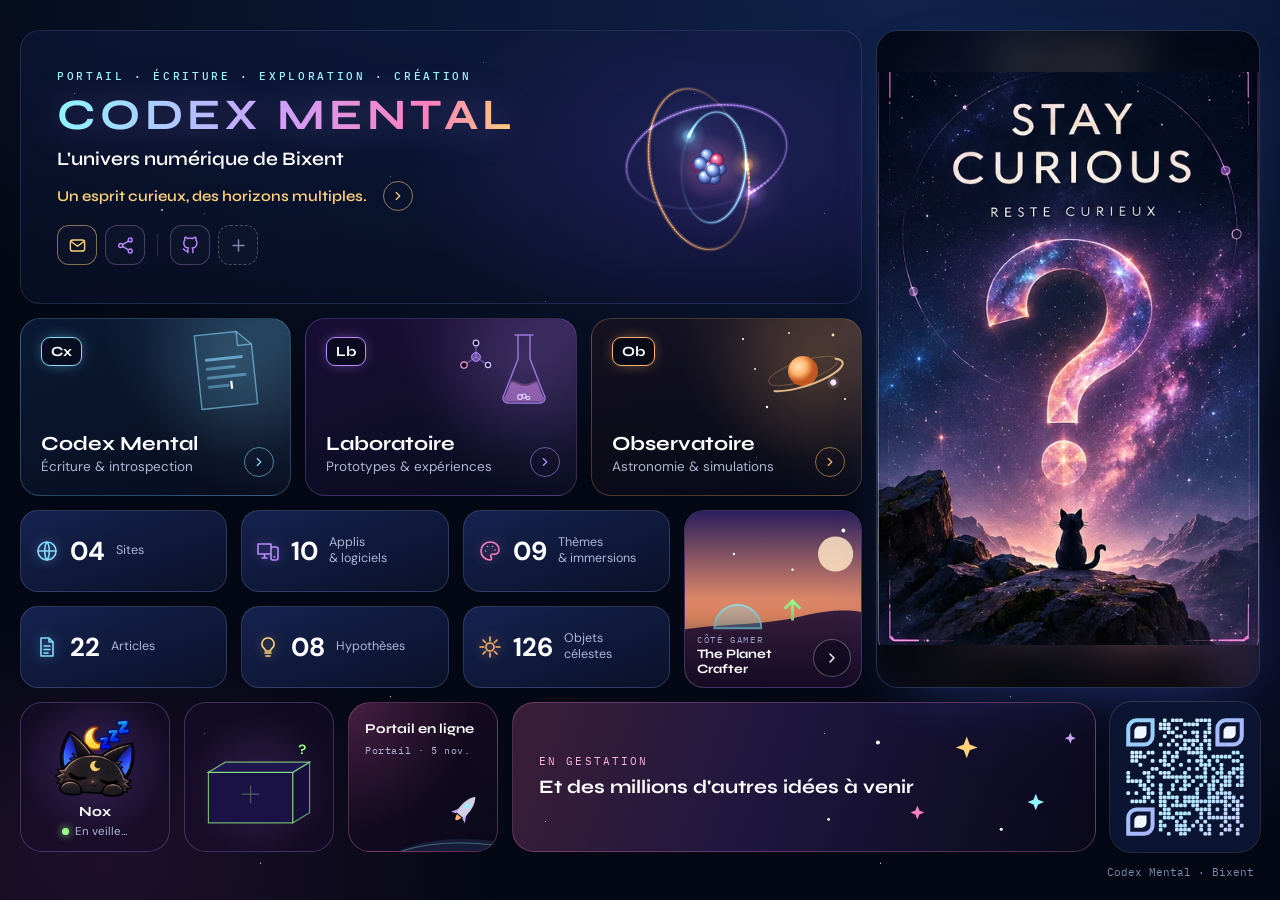
==== commit 56f5b11a: "Nuit spatiale : palette et vitres, univers animés, atome lissé, QR intégré, partage mobile, page À p" ====
--- a/index.html
+++ b/index.html
@@ -32,7 +32,7 @@
       <p class="subtitle">L'univers numérique de Bixent</p>
       <div class="bio-row">
         <p class="bio-head">Un esprit curieux, des horizons multiples.</p>
-        <button type="button" class="link-btn" data-panel="about" aria-haspopup="dialog">En savoir plus</button>
+        <a class="go go-inline" href="a-propos.html" aria-label="En savoir plus sur Bixent"><svg viewBox="0 0 24 24" aria-hidden="true"><path d="M9 18l6-6-6-6"/></svg></a>
       </div>
       <div class="links" id="links">
         <a class="icon-btn icon-mail" id="mail-btn" href="mailto:contact@codexmental.com" aria-label="M'écrire" data-tip="M'écrire"><svg viewBox="0 0 24 24" aria-hidden="true"><rect x="3" y="5" width="18" height="14" rx="3"/><path d="M4 7l8 6 8-6"/></svg></a>
@@ -44,16 +44,20 @@
   </section>
 
   <!-- TROIS UNIVERS -->
-  <a class="card uni u-cx" href="https://codexmental.com" style="--c:#8ff6ff">
-    <svg class="uni-art" aria-hidden="true" viewBox="0 0 96 72">
-      <g transform="rotate(-6 48 36)">
-        <path d="M24 6H62L74 18V66H24Z" fill="#8ff6ff" fill-opacity=".06" stroke="#8ff6ff" stroke-opacity=".55" stroke-width="1.4" stroke-linejoin="round"/>
-        <path d="M62 6V18H74" fill="none" stroke="#8ff6ff" stroke-opacity=".55" stroke-width="1.4" stroke-linejoin="round"/>
-        <rect x="31" y="26" width="34" height="3" rx="1.5" fill="#8ff6ff" fill-opacity=".55"/>
-        <rect x="31" y="35" width="28" height="3" rx="1.5" fill="#8ff6ff" fill-opacity=".4"/>
-        <rect x="31" y="44" width="36" height="3" rx="1.5" fill="#8ff6ff" fill-opacity=".4"/>
-        <rect x="31" y="53" width="18" height="3" rx="1.5" fill="#8ff6ff" fill-opacity=".35"/>
-        <rect class="blink" x="52" y="50.5" width="2.2" height="8" fill="#8ff6ff"/>
+  <a class="card uni u-cx" href="https://codexmental.com" style="--c:#86d9ff">
+    <span class="uni-glow" aria-hidden="true"></span>
+    <svg class="uni-art" aria-hidden="true" viewBox="0 0 120 90">
+      <text class="u-gl" x="14" y="74" font-family="Syne, sans-serif" font-size="11" fill="#86d9ff">a</text>
+      <text class="u-gl d2" x="24" y="56" font-family="Syne, sans-serif" font-size="9" fill="#cfe9ff">§</text>
+      <text class="u-gl d3" x="10" y="44" font-family="Syne, sans-serif" font-size="10" fill="#86d9ff">?</text>
+      <g transform="rotate(-6 62 45)">
+        <path d="M36 8H78L92 22V82H36Z" fill="#86d9ff" fill-opacity=".07" stroke="#86d9ff" stroke-opacity=".6" stroke-width="1.4" stroke-linejoin="round"/>
+        <path d="M78 8V22H92" fill="none" stroke="#86d9ff" stroke-opacity=".6" stroke-width="1.4"/>
+        <rect class="u-w1" x="44" y="32" width="38" height="3" rx="1.5" fill="#86d9ff" fill-opacity=".65"/>
+        <rect class="u-w2" x="44" y="41" width="30" height="3" rx="1.5" fill="#86d9ff" fill-opacity=".45"/>
+        <rect class="u-w3" x="44" y="50" width="40" height="3" rx="1.5" fill="#86d9ff" fill-opacity=".45"/>
+        <rect class="u-w4" x="44" y="59" width="22" height="3" rx="1.5" fill="#86d9ff" fill-opacity=".4"/>
+        <g class="u-cur"><rect class="blink" width="2.2" height="8" fill="#fff"/></g>
       </g>
     </svg>
     <span class="tile">Cx</span>
@@ -61,34 +65,49 @@
     <span class="go" aria-hidden="true"><svg viewBox="0 0 24 24"><path d="M9 18l6-6-6-6"/></svg></span>
   </a>
 
-  <a class="card uni uni-lab u-lb" href="https://lab.codexmental.com" style="--c:#c9a4ff">
-    <svg class="uni-art" aria-hidden="true" viewBox="0 0 96 72">
-      <g stroke="#c9a4ff" stroke-width="1.4" fill="none" stroke-linecap="round" stroke-linejoin="round">
-        <path d="M14 30L26 22M26 22L36 30M26 22V10" stroke-opacity=".45"/>
-        <circle cx="14" cy="30" r="3.2" fill="#0d0826" stroke-opacity=".7"/><circle cx="36" cy="30" r="3.2" fill="#0d0826" stroke-opacity=".7"/>
-        <circle cx="26" cy="22" r="4" fill="#c9a4ff" fill-opacity=".35" stroke-opacity=".9"/><circle cx="26" cy="10" r="2.6" fill="#0d0826" stroke-opacity=".7"/>
-        <path d="M58 14V32L46 60A4 4 0 0 0 50 66H78A4 4 0 0 0 82 60L70 32V14" stroke-opacity=".75"/>
-        <path d="M55 14H73" stroke-opacity=".75"/>
-      </g>
-      <path d="M51 52H77L81 61A3 3 0 0 1 78 64H50A3 3 0 0 1 47 61Z" fill="#c9a4ff" fill-opacity=".35"/>
-      <circle class="bub" cx="62" cy="48" r="2.4" fill="none" stroke="#c9a4ff" stroke-width="1.2"/>
-      <circle class="bub b2" cx="67" cy="50" r="1.7" fill="none" stroke="#c9a4ff" stroke-width="1.2"/>
-      <circle class="bub b3" cx="64" cy="49" r="2" fill="none" stroke="#c9a4ff" stroke-width="1.2"/>
+  <a class="card uni u-lb" href="https://lab.codexmental.com" style="--c:#b98bff">
+    <span class="uni-glow" aria-hidden="true"></span>
+    <svg class="uni-art" aria-hidden="true" viewBox="0 0 120 90">
+      <defs><clipPath id="u-flask"><path d="M71.5 34.5L57.5 70.5A3.5 3.5 0 0 0 61 76.5H91A3.5 3.5 0 0 0 94.5 70.5L80.5 34.5Z"/></clipPath></defs>
+      <g transform="translate(28 32)"><g class="u-rot">
+        <path d="M0 0V-14M0 0L-12 8M0 0L12 8" stroke="#b98bff" stroke-opacity=".5" stroke-width="1.3"/>
+        <circle r="4.4" fill="#b98bff" fill-opacity=".45" stroke="#b98bff"/>
+        <circle cy="-14" r="2.8" fill="#0d0a24" stroke="#d9c4ff" stroke-width="1.2"/>
+        <circle cx="-12" cy="8" r="3.2" fill="#0d0a24" stroke="#ff9ad5" stroke-width="1.2"/>
+        <circle cx="12" cy="8" r="2.6" fill="#0d0a24" stroke="#d9c4ff" stroke-width="1.2"/>
+      </g></g>
+      <g clip-path="url(#u-flask)">
+        <path class="u-wave2" d="M28 57Q35 53 42 57T56 57T70 57T84 57T98 57T112 57T126 57V82H28Z" fill="#ff8fd0" fill-opacity=".22"/>
+        <path class="u-wave" d="M28 59Q35 55 42 59T56 59T70 59T84 59T98 59T112 59T126 59V82H28Z" fill="#b98bff" fill-opacity=".45"><animate attributeName="fill" values="#b98bff;#d48cff;#ff8fd0;#b98bff" dur="9s" repeatCount="indefinite"/></path>
+      </g>
+      <path d="M70 10V34L56 70A5 5 0 0 0 60 78H92A5 5 0 0 0 96 70L82 34V10M67 10H85" fill="none" stroke="#b98bff" stroke-opacity=".8" stroke-width="1.4" stroke-linecap="round" stroke-linejoin="round"/>
+      <circle class="bub" cx="72" cy="72" r="2.4" fill="none" stroke="#e6d6ff" stroke-width="1.1"/>
+      <circle class="bub b2" cx="80" cy="73" r="1.7" fill="none" stroke="#e6d6ff" stroke-width="1.1"/>
+      <circle class="bub b3" cx="76" cy="71" r="2" fill="none" stroke="#e6d6ff" stroke-width="1.1"/>
+      <path class="u-steam" d="M76 6Q72 0 76-6" fill="none" stroke="#d9c4ff" stroke-width="1.2" stroke-linecap="round"/>
+      <path class="u-steam d2" d="M80 6Q84 0 80-6" fill="none" stroke="#ff9ad5" stroke-width="1.2" stroke-linecap="round"/>
     </svg>
     <span class="tile">Lb</span>
     <span class="uni-text"><span class="uni-name">Laboratoire</span><span class="uni-desc">Prototypes &amp; expériences</span></span>
     <span class="go" aria-hidden="true"><svg viewBox="0 0 24 24"><path d="M9 18l6-6-6-6"/></svg></span>
   </a>
 
-  <a class="card uni u-ob" href="https://obs.codexmental.com" style="--c:#ffb27a">
+  <a class="card uni u-ob" href="https://obs.codexmental.com" style="--c:#ffb36b">
+    <span class="uni-glow" aria-hidden="true"></span>
     <svg class="uni-art" aria-hidden="true" viewBox="0 0 120 90">
-      <circle cx="10" cy="14" r="1" fill="#fff"/><circle cx="40" cy="80" r="1.2" fill="#fff" fill-opacity=".7"/><circle cx="112" cy="70" r="1" fill="#fff"/><circle cx="96" cy="8" r="1.3" fill="#ffd27a"/>
-      <g transform="translate(70 44)">
-        <ellipse rx="34" ry="10" fill="none" stroke="#ffb27a" stroke-opacity=".35" transform="rotate(-18)"/>
-        <circle r="15" fill="#ffb27a" fill-opacity=".85"/>
-        <path d="M-15 0A15 15 0 0 0 15 0" fill="#8a3f1e" fill-opacity=".35"/>
-        <path d="M-32 6A34 10 0 0 0 32-6" transform="rotate(-18) translate(0 4)" fill="none" stroke="#ffd27a" stroke-width="2" stroke-opacity=".8"/>
-        <g><animateTransform attributeName="transform" type="rotate" from="0" to="360" dur="16s" repeatCount="indefinite"/><circle cx="26" cy="-18" r="3" fill="#e9e6ff"/></g>
+      <defs>
+        <radialGradient id="u-planet" cx=".35" cy=".35"><stop offset="0" stop-color="#ffe2b8"/><stop offset=".55" stop-color="#ffb36b"/><stop offset="1" stop-color="#c2581f"/></radialGradient>
+        <linearGradient id="u-tail" gradientUnits="userSpaceOnUse" x1="0" y1="0" x2="22" y2="-8"><stop offset="0" stop-color="#fff"/><stop offset="1" stop-color="#fff" stop-opacity="0"/></linearGradient>
+      </defs>
+      <circle class="u-tw" cx="10" cy="14" r="1.1" fill="#fff"/><circle class="u-tw d2" cx="34" cy="82" r="1.2" fill="#fff"/>
+      <circle class="u-tw d3" cx="112" cy="74" r="1" fill="#fff"/><circle class="u-tw d4" cx="100" cy="10" r="1.4" fill="#ffe2b8"/>
+      <circle class="u-tw d2" cx="22" cy="44" r=".9" fill="#fff"/><circle class="u-tw d3" cx="56" cy="8" r=".9" fill="#fff"/>
+      <g class="u-shoot"><path d="M0 0L22-8" stroke="url(#u-tail)" stroke-width="1.6" stroke-linecap="round"/><circle r="1.4" fill="#fff"/></g>
+      <g transform="translate(70 46)">
+        <ellipse rx="36" ry="10" fill="none" stroke="#ffb36b" stroke-opacity=".3" transform="rotate(-18)"/>
+        <circle r="15" fill="url(#u-planet)"/>
+        <path d="M-34 6A36 10 0 0 0 34-6" transform="rotate(-18) translate(0 4)" fill="none" stroke="#ffd59a" stroke-width="2" stroke-opacity=".85"/>
+        <g><animateTransform attributeName="transform" type="rotate" from="0" to="360" dur="12s" repeatCount="indefinite"/><circle cx="27" cy="-18" r="3" fill="#f2ecff"/><circle cx="27" cy="-18" r="6" fill="#f2ecff" fill-opacity=".12"/></g>
       </g>
     </svg>
     <span class="tile">Ob</span>
@@ -99,12 +118,12 @@
   <!-- DONNÉES + CÔTÉ GAMER -->
   <div class="data-row" data-feature="stats">
     <div class="stats" id="stats">
-      <div class="card stat" data-key="sites" style="--c:#8ff6ff" tabindex="0" aria-describedby="tip-sites"><svg viewBox="0 0 24 24" aria-hidden="true"><circle cx="12" cy="12" r="9"/><path d="M3 12h18M12 3c3 3.2 3 14.8 0 18M12 3c-3 3.2-3 14.8 0 18"/></svg><b>··</b><span>Sites</span><span class="tip" role="tooltip" id="tip-sites">Codex Mental, le Laboratoire, l'Observatoire et ce portail</span></div>
-      <div class="card stat" data-key="apps" style="--c:#c9a4ff" tabindex="0" aria-describedby="tip-apps"><svg viewBox="0 0 24 24" aria-hidden="true"><path d="M2 5h13v10H2zM6 19h5M8.5 15v4M17 8h3a2 2 0 0 1 2 2v9a2 2 0 0 1-2 2h-3a2 2 0 0 1-2-2v-9a2 2 0 0 1 2-2zM18 18h1"/></svg><b>··</b><span>Applis<br>&amp; logiciels</span><span class="tip" role="tooltip" id="tip-apps">Les projets du Laboratoire, en cours ou en réflexion</span></div>
-      <div class="card stat" data-key="themes" style="--c:#ff7fbf" tabindex="0" aria-describedby="tip-themes"><svg viewBox="0 0 24 24" aria-hidden="true"><path d="M12 3a9 9 0 0 0 0 18c1 0 1.6-.8 1.6-1.7 0-.5-.2-.9-.5-1.2-.3-.3-.5-.7-.5-1.2 0-.9.8-1.7 1.7-1.7h2A4.7 4.7 0 0 0 21 10.5C21 6.4 17 3 12 3zM7.5 12h.01M9.5 7.5h.01M14.5 7.5h.01M17 11h.01"/></svg><b>··</b><span>Thèmes<br>&amp; immersions</span><span class="tip" role="tooltip" id="tip-themes">Les thèmes animés et les immersions de Codex Mental</span></div>
-      <div class="card stat" data-key="articles" style="--c:#8ff6ff" tabindex="0" aria-describedby="tip-articles"><svg viewBox="0 0 24 24" aria-hidden="true"><path d="M6 3h8l4 4v14H6zM14 3v4h4M9 11h6M9 14.5h6M9 18h4"/></svg><b>··</b><span>Articles</span><span class="tip" role="tooltip" id="tip-articles">Les textes publiés sur Codex Mental</span></div>
+      <div class="card stat" data-key="sites" style="--c:#86d9ff" tabindex="0" aria-describedby="tip-sites"><svg viewBox="0 0 24 24" aria-hidden="true"><circle cx="12" cy="12" r="9"/><path d="M3 12h18M12 3c3 3.2 3 14.8 0 18M12 3c-3 3.2-3 14.8 0 18"/></svg><b>··</b><span>Sites</span><span class="tip" role="tooltip" id="tip-sites">Codex Mental, le Laboratoire, l'Observatoire et ce portail</span></div>
+      <div class="card stat" data-key="apps" style="--c:#b98bff" tabindex="0" aria-describedby="tip-apps"><svg viewBox="0 0 24 24" aria-hidden="true"><path d="M2 5h13v10H2zM6 19h5M8.5 15v4M17 8h3a2 2 0 0 1 2 2v9a2 2 0 0 1-2 2h-3a2 2 0 0 1-2-2v-9a2 2 0 0 1 2-2zM18 18h1"/></svg><b>··</b><span>Applis <br>&amp; logiciels</span><span class="tip" role="tooltip" id="tip-apps">Les projets du Laboratoire, en cours ou en réflexion</span></div>
+      <div class="card stat" data-key="themes" style="--c:#ff7fbf" tabindex="0" aria-describedby="tip-themes"><svg viewBox="0 0 24 24" aria-hidden="true"><path d="M12 3a9 9 0 0 0 0 18c1 0 1.6-.8 1.6-1.7 0-.5-.2-.9-.5-1.2-.3-.3-.5-.7-.5-1.2 0-.9.8-1.7 1.7-1.7h2A4.7 4.7 0 0 0 21 10.5C21 6.4 17 3 12 3zM7.5 12h.01M9.5 7.5h.01M14.5 7.5h.01M17 11h.01"/></svg><b>··</b><span>Thèmes <br>&amp; immersions</span><span class="tip" role="tooltip" id="tip-themes">Les thèmes animés et les immersions de Codex Mental</span></div>
+      <div class="card stat" data-key="articles" style="--c:#86d9ff" tabindex="0" aria-describedby="tip-articles"><svg viewBox="0 0 24 24" aria-hidden="true"><path d="M6 3h8l4 4v14H6zM14 3v4h4M9 11h6M9 14.5h6M9 18h4"/></svg><b>··</b><span>Articles</span><span class="tip" role="tooltip" id="tip-articles">Les textes publiés sur Codex Mental</span></div>
       <div class="card stat" data-key="ideas" style="--c:#ffd27a" tabindex="0" aria-describedby="tip-ideas"><svg viewBox="0 0 24 24" aria-hidden="true"><path d="M9 18h6M10 21h4M12 3a6 6 0 0 0-3.5 10.9c.6.5 1 1.2 1 2.1h5c0-.9.4-1.6 1-2.1A6 6 0 0 0 12 3z"/></svg><b>··</b><span>Hypothèses</span><span class="tip" role="tooltip" id="tip-ideas">Les idées de l'Atelier et les hypothèses de l'Observatoire</span></div>
-      <div class="card stat" data-key="celestial" style="--c:#ffb27a" tabindex="0" aria-describedby="tip-celestial"><svg viewBox="0 0 24 24" aria-hidden="true"><path d="M12 2v4M12 18v4M2 12h4M18 12h4M5 5l2.5 2.5M16.5 16.5L19 19M19 5l-2.5 2.5M7.5 16.5L5 19"/><circle cx="12" cy="12" r="4"/></svg><b>··</b><span>Objets<br>célestes</span><span class="tip" role="tooltip" id="tip-celestial">Les objets réels recensés dans l'Atlas de l'Observatoire</span></div>
+      <div class="card stat" data-key="celestial" style="--c:#ffb36b" tabindex="0" aria-describedby="tip-celestial"><svg viewBox="0 0 24 24" aria-hidden="true"><path d="M12 2v4M12 18v4M2 12h4M18 12h4M5 5l2.5 2.5M16.5 16.5L19 19M19 5l-2.5 2.5M7.5 16.5L5 19"/><circle cx="12" cy="12" r="4"/></svg><b>··</b><span>Objets <br>célestes</span><span class="tip" role="tooltip" id="tip-celestial">Les objets réels recensés dans l'Atlas de l'Observatoire</span></div>
     </div>
     <section class="card gamer" id="gamer" hidden aria-label="Côté gamer">
       <button type="button" class="card-link" data-panel="games" aria-label="Côté gamer : mes jeux"></button>
@@ -141,7 +160,7 @@
     </button>
     <p class="nox-name">Nox</p>
     <p class="nox-state"><span class="dot" aria-hidden="true"></span><span id="nox-title">En veille…</span></p>
-    <p class="nox-bubble" id="nox-line" aria-live="polite"></p>
+    <p class="say nox-say" id="nox-line" aria-live="polite"></p>
   </section>
 
   <button type="button" class="card sq box" id="box" data-feature="experience" aria-label="Ouvrir la boîte">
@@ -167,7 +186,9 @@
       <rect x="44" y="70" width="100" height="60" fill="#1a1245" stroke="#9dff8a" stroke-opacity=".7" stroke-width="1.4"/>
       <path class="box-lid" d="M44 70L64 58H164L144 70Z" fill="#1f1650" stroke="#9dff8a" stroke-opacity=".7" stroke-width="1.4"/>
       <path d="M84 96h20M94 86v20" stroke="#9dff8a" stroke-opacity=".35" stroke-width="1.4" stroke-linecap="round"/>
-    </svg>
+      <text class="box-q" x="150" y="48" font-family="Syne, sans-serif" font-size="16" font-weight="700" fill="#9dff8a">?</text>
+    </svg>
+    <span class="say box-say" id="box-say" aria-live="polite"></span>
   </button>
 
   <section class="card sq news" id="news" data-feature="news">
@@ -184,6 +205,7 @@
     </svg>
     <span class="badge" id="news-badge" hidden>NEW</span>
     <p class="news-title" id="news-title">Portail en ligne</p>
+    <p class="news-meta" id="news-meta"></p>
   </section>
 
   <section class="card ideas" aria-label="Idées à venir">
@@ -204,9 +226,16 @@
     </div>
   </section>
 
-  <button type="button" class="card sq qr" id="qr-btn" aria-label="Agrandir le QR code" data-zoom="img/qr-bixent.svg" data-zoom-caption="bixent.codexmental.com" data-zoom-download="qr-bixent.svg">
-    <img src="img/qr-bixent.svg" alt="" width="96" height="96">
-    <span>QR code</span>
+  <button type="button" class="card sq qr" id="qr-btn" aria-label="Agrandir le QR code" data-zoom="img/qr-bixent-nuit.svg" data-zoom-caption="bixent.codexmental.com" data-zoom-download="qr-bixent-nuit.svg" data-zoom-second="img/qr-bixent.svg">
+    <img src="img/qr-bixent-nuit.svg" alt="" width="150" height="150">
+  </button>
+
+  <!-- Sur téléphone, le QR code laisse la place au partage -->
+  <button type="button" class="card sq share-sq" id="share-sq" aria-label="Partager le portail">
+    <svg class="share-art" viewBox="0 0 48 48" aria-hidden="true">
+      <path class="sh-l1" d="M17.5 21.6L30.5 14.4"/><path class="sh-l2" d="M17.5 26.4L30.5 33.6"/>
+      <circle class="sh-n0" cx="13" cy="24" r="5"/><circle class="sh-n1" cx="35" cy="12" r="5"/><circle class="sh-n2" cx="35" cy="36" r="5"/>
+    </svg>
   </button>
 
   <!-- ATELIER D'ÉCRITURE (masqué tant que features.atelier = false) -->
@@ -230,27 +259,6 @@
   </div>
 </dialog>
 
-<template id="tpl-about" data-label="En savoir plus">
-  <section class="d-sec">
-    <h2 class="d-title">Un esprit curieux, des horizons multiples.</h2>
-    <p>J'aime questionner ce qui nous entoure, explorer ce que nous comprenons encore mal et donner forme aux idées qui traversent mon esprit.</p>
-    <p>Entre écriture, sciences, psychologie, technologies et créations numériques, chaque question peut devenir une réflexion, chaque idée un projet, et chaque exploration une nouvelle découverte.</p>
-    <p class="d-sign">— Bixent</p>
-  </section>
-  <section class="d-sec">
-    <h3 class="d-h">Ce que je fais</h3>
-    <ul class="d-list">
-      <li><b style="color:#c9a4ff">Côté pro</b><span>Je conçois mes propres sites, applications et logiciels, pour le web, Windows et Android, de l'idée jusqu'au code.</span></li>
-      <li><b style="color:#ff7fbf">Côté créatif</b><span>J'écris, je réfléchis à voix haute et j'avance des hypothèses sur l'espace, sans formation scientifique mais avec beaucoup de curiosité.</span></li>
-    </ul>
-  </section>
-  <section class="d-sec">
-    <h3 class="d-h">Me joindre</h3>
-    <p>Une idée, une question, un projet ?</p>
-    <a class="pill pill-gold" data-mail href="mailto:contact@codexmental.com">M'écrire</a>
-  </section>
-</template>
-
 <template id="tpl-games" data-label="Côté gamer">
   <section class="d-sec">
     <h2 class="d-title">Mes mondes de jeu</h2>
@@ -271,7 +279,13 @@
 
 <!-- AGRANDISSEMENT (QR code, affiches) -->
 <dialog class="modal lightbox" id="lightbox" aria-label="Agrandissement">
-  <img id="lightbox-img" src="" alt="">
+  <div class="lb-row">
+    <img id="lightbox-img" src="" alt="">
+    <figure class="lb-second" id="lightbox-second" hidden>
+      <img src="" alt="QR code classique vers bixent.codexmental.com" width="132" height="132">
+      <figcaption>Version classique,<br>pour tous les lecteurs</figcaption>
+    </figure>
+  </div>
   <p class="lightbox-cap" id="lightbox-cap"></p>
   <div class="modal-btns">
     <a class="pill pill-ghost" id="lightbox-dl" href="#" download hidden>Télécharger</a>
--- a/css/style.css
+++ b/css/style.css
@@ -14,11 +14,14 @@
   --soft: #cdd3ea;
   --muted: #aeb7d4;
   --dim: #7f8aae;
-  --cyan: #8ff6ff;
-  --violet: #c9a4ff;
+  --cyan: #86d9ff;          /* Codex Mental : bleu glacier */
+  --violet: #b98bff;        /* Laboratoire : améthyste */
   --pink: #ff7fbf;
   --gold: #ffd27a;
-  --orange: #ffb27a;
+  --orange: #ffb36b;        /* Observatoire : ambre */
+  --stats: #263c8a;         /* famille données : cobalt nuit */
+  --perso: #b278ff;         /* famille perso : aubergine */
+  --crea: #ff6ebe;          /* famille création : nébuleuse */
   --green: #9dff8a;
   --display: 'Syne', 'Trebuchet MS', system-ui, sans-serif;
   --body: 'DM Sans', system-ui, -apple-system, 'Segoe UI', sans-serif;
@@ -35,7 +38,12 @@
   margin: 0; min-height: 100vh; color: var(--fg); font-family: var(--body); font-size: 15px; line-height: 1.5;
   background: var(--void) radial-gradient(ellipse 110% 70% at 70% 0%, #10224a 0%, #091530 40%, var(--void) 76%) no-repeat;
 }
-.sky { position: fixed; inset: 0; z-index: -1; pointer-events: none; opacity: .7;
+.sky { position: fixed; inset: 0; z-index: -1; pointer-events: none;
+  background:
+    radial-gradient(ellipse 45% 40% at 8% 96%, rgba(170, 60, 170, .16), transparent 70%),
+    radial-gradient(ellipse 40% 35% at 96% 70%, rgba(80, 70, 220, .12), transparent 70%); }
+.sky::before, .sky::after { content: ''; position: absolute; inset: 0; }
+.sky::before { opacity: .75;
   background-image:
     radial-gradient(1px 1px at 12% 18%, #fff 50%, transparent 51%),
     radial-gradient(1px 1px at 78% 12%, #cfe9ff 50%, transparent 51%),
@@ -44,8 +52,19 @@
     radial-gradient(1px 1px at 22% 88%, #bff6ff 50%, transparent 51%),
     radial-gradient(1.2px 1.2px at 63% 34%, #fff 50%, transparent 51%),
     radial-gradient(1px 1px at 5% 52%, #e2dcff 50%, transparent 51%),
+    radial-gradient(.8px .8px at 33% 41%, #fff 50%, transparent 51%),
+    radial-gradient(.8px .8px at 55% 8%, #fff 50%, transparent 51%),
+    radial-gradient(.9px .9px at 70% 80%, #e6ecff 50%, transparent 51%),
     radial-gradient(1px 1px at 95% 90%, #fff 50%, transparent 51%);
   background-size: 620px 520px; }
+.sky::after { /* quelques étoiles qui scintillent */
+  background-image:
+    radial-gradient(1.5px 1.5px at 18% 30%, #fff 50%, transparent 51%),
+    radial-gradient(1.3px 1.3px at 64% 22%, #cfe9ff 50%, transparent 51%),
+    radial-gradient(1.6px 1.6px at 84% 74%, #fff 50%, transparent 51%),
+    radial-gradient(1.2px 1.2px at 40% 86%, #ffe2f2 50%, transparent 51%);
+  background-size: 900px 700px; animation: twinkle 5s ease-in-out infinite; }
+@keyframes twinkle { 50% { opacity: .2; } }
 a { color: var(--cyan); }
 a:hover { color: #fff; }
 button { font: inherit; color: inherit; }
@@ -71,7 +90,6 @@
   position: relative; overflow: hidden; border-radius: 20px;
   background: var(--card); border: 1px solid var(--line);
   transition: transform .35s cubic-bezier(.2, .7, .2, 1), box-shadow .35s, border-color .35s;
-  -webkit-backdrop-filter: blur(6px); backdrop-filter: blur(6px);
   animation: rise .7s cubic-bezier(.2, .7, .2, 1) both;
 }
 .card::after { content: ''; position: absolute; inset: 0; border-radius: inherit; pointer-events: none; opacity: 0; transition: opacity .3s;
@@ -101,7 +119,8 @@
 .card[data-tip]::after { bottom: auto; top: 10px; }
 
 /* ---------- En-tête ---------- */
-.hero { --c: #c9a4ff; padding: 26px 36px; display: flex; align-items: center; background: radial-gradient(ellipse 60% 90% at 82% 50%, rgba(122, 77, 255, .14), transparent 70%), rgba(12, 22, 48, .58); border-color: rgba(150, 180, 255, .16); overflow: visible; }
+/* Deux matières : les « vitres » (en-tête, Observatoire, Nox, boîte, nouveauté, idées) laissent voir le ciel ; les blocs « pleins » portent l'information. */
+.hero { --c: #b98bff; padding: 26px 36px; display: flex; align-items: center; background: radial-gradient(ellipse 55% 95% at 84% 50%, rgba(122, 77, 255, .18), transparent 70%), linear-gradient(160deg, rgba(18, 30, 70, .42), rgba(8, 13, 34, .5)); border-color: rgba(150, 180, 255, .15); overflow: visible; }
 .hero::after, .hero::before { border-radius: 20px; }
 .atom { position: absolute; right: 22px; top: 50%; width: 260px; height: 260px; transform: translateY(-50%); pointer-events: none; }
 .hero-in { position: relative; z-index: 1; display: flex; flex-direction: column; gap: 8px; max-width: 640px; }
@@ -115,7 +134,8 @@
 .subtitle { font-family: var(--display); font-size: 19px; font-weight: 600; color: #fff; }
 .bio-row { display: flex; flex-wrap: wrap; align-items: center; gap: 4px 16px; }
 .bio-head { font-family: var(--display); font-weight: 600; font-size: 15px; color: var(--gold); }
-.link-btn { background: none; border: 0; padding: 4px 0; min-height: 30px; cursor: pointer; font-family: var(--mono); font-size: 11.5px; letter-spacing: .06em; color: var(--cyan); text-decoration: underline; text-underline-offset: 4px; }
+.go.go-inline { --c: var(--gold); position: relative; right: auto; bottom: auto; flex: 0 0 auto; text-decoration: none; }
+.go.go-inline:hover { transform: translateX(3px); background: var(--gold); color: var(--void); }
 .links { display: flex; flex-wrap: wrap; align-items: center; gap: 8px; margin-top: 6px; }
 .links-sep { width: 1px; height: 22px; background: rgba(255, 255, 255, .12); margin: 0 4px; }
 
@@ -134,10 +154,17 @@
 
 /* ---------- Univers ---------- */
 .uni { text-decoration: none; color: inherit; padding: 18px 20px; display: flex; flex-direction: column; border-color: color-mix(in srgb, var(--c) 24%, transparent);
-  background: radial-gradient(circle at 100% 0%, color-mix(in srgb, var(--c) 14%, transparent) 0%, transparent 55%), var(--card); }
+  background: radial-gradient(circle at 100% 0%, color-mix(in srgb, var(--c) 20%, transparent) 0%, transparent 58%), linear-gradient(160deg, var(--u1), var(--u2)); }
+.u-cx { --u1: #0a1a34; --u2: #080c1e; }
+.u-lb { --u1: #180e34; --u2: #080c1e; }
+.u-ob { --u1: rgba(36, 20, 30, .5); --u2: rgba(8, 12, 30, .42); }  /* vitre */
+.uni-glow { position: absolute; right: -50px; top: -60px; width: 210px; height: 210px; border-radius: 50%; pointer-events: none;
+  background: radial-gradient(circle, var(--c) 0%, transparent 65%); opacity: .14; animation: uglow 7s ease-in-out infinite; }
+.uni:hover .uni-glow { opacity: .26; }
+@keyframes uglow { 50% { transform: scale(1.15) translate(-8px, 6px); opacity: .22; } }
 .uni:hover { color: inherit; transform: translateY(-3px); box-shadow: 0 18px 50px -22px var(--c); }
-.uni-art { position: absolute; right: 10px; top: 8px; width: 104px; height: 78px; pointer-events: none; transition: transform .5s cubic-bezier(.2, .7, .2, 1); }
-.uni:hover .uni-art { transform: translateY(-3px) scale(1.04); }
+.uni-art { position: absolute; right: 8px; top: 6px; width: 120px; height: 90px; pointer-events: none; transition: transform .5s cubic-bezier(.3, 1.4, .5, 1); }
+.uni:hover .uni-art { transform: scale(1.07) rotate(-2deg); }
 .tile { align-self: flex-start; padding: 3px 9px; border-radius: 9px; border: 1.5px solid var(--c); background: rgba(var(--ink), .6); font-family: var(--display); font-weight: 700; font-size: 14px; color: #fff; position: relative; z-index: 1; box-shadow: 0 0 16px -6px var(--c); }
 .uni-text { margin-top: auto; padding-right: 40px; display: flex; flex-direction: column; gap: 1px; position: relative; z-index: 1; }
 .uni-name { font-family: var(--display); font-size: 20px; font-weight: 700; color: #fff; line-height: 1.2; }
@@ -147,7 +174,8 @@
 .uni:hover .go { transform: translateX(3px); background: var(--c); color: var(--void); }
 
 /* ---------- Données ---------- */
-.stat { border-radius: 18px; border-color: color-mix(in srgb, var(--c) 22%, transparent); padding: 0 14px; display: flex; align-items: center; gap: 11px; }
+.stat { border-radius: 18px; border-color: rgba(157, 167, 202, .22); padding: 0 14px; display: flex; align-items: center; gap: 11px;
+  background: linear-gradient(160deg, color-mix(in srgb, var(--stats) 40%, #0a1128), #0a1129); }
 .stat svg { flex: 0 0 auto; width: 24px; height: 24px; fill: none; stroke: var(--c); stroke-width: 1.6; stroke-linecap: round; stroke-linejoin: round; filter: drop-shadow(0 0 6px color-mix(in srgb, var(--c) 45%, transparent)); }
 .stat b { font-family: var(--body); font-weight: 700; font-size: 26px; line-height: 1; color: #fff; font-variant-numeric: tabular-nums; }
 .stat span { font-size: 12.5px; line-height: 1.25; color: var(--muted); }
@@ -163,10 +191,10 @@
 .card-link { position: absolute; inset: 0; z-index: 1; border: 0; padding: 0; margin: 0; background: transparent; cursor: pointer; border-radius: inherit; }
 
 /* ---------- Côté gamer ---------- */
-.gamer { --c: #8ff6ff; border-color: rgba(255, 255, 255, .12); background: var(--deep); }
+.gamer { --c: var(--perso); border-color: rgba(197, 154, 255, .26); background: #150c2a; }
 .gamer-art { position: absolute; inset: 0; }
 .gamer-art img, .gamer-art svg { position: absolute; inset: 0; width: 100%; height: 100%; object-fit: cover; display: block; animation: swap .6s ease both; }
-.gamer-cap { position: absolute; left: 0; right: 0; bottom: 0; padding: 34px 46px 10px 12px; display: flex; flex-direction: column; gap: 1px; background: linear-gradient(to top, rgba(var(--ink), .92), rgba(var(--ink), 0)); }
+.gamer-cap { position: absolute; left: 0; right: 0; bottom: 0; padding: 34px 46px 10px 12px; display: flex; flex-direction: column; gap: 1px; background: linear-gradient(to top, rgba(18, 9, 34, .94), rgba(18, 9, 34, 0)); }
 .gamer-kicker { font-family: var(--mono); font-size: 9px; letter-spacing: .18em; text-transform: uppercase; color: #97a3c7; }
 .gamer-name { font-family: var(--display); font-size: clamp(12px, 1vw, 14px); font-weight: 700; line-height: 1.15; color: #fff; display: -webkit-box; -webkit-line-clamp: 2; -webkit-box-orient: vertical; overflow: hidden; overflow-wrap: anywhere; animation: swap .6s ease both; }
 .gamer-next { position: absolute; right: 10px; bottom: 10px; width: 30px; height: 30px; z-index: 2; }
@@ -175,8 +203,12 @@
 /* ---------- Affiches ---------- */
 .poster { --c: #ffd27a; border-radius: 22px; border-color: rgba(255, 255, 255, .12); background: var(--deep); box-shadow: 0 20px 60px -30px rgba(80, 120, 255, .45); min-height: 300px; }
 .poster-stage { position: absolute; inset: 0; }
-.poster-stage img { position: absolute; inset: 0; width: 100%; height: 100%; object-fit: cover; opacity: 0; transform: scale(1.03); transition: opacity 1.6s ease, transform 8s ease-out; }
+/* Fond flou tiré de l'affiche affichée : l'image reste entière (contain) quel que soit le ratio du cadre */
+.poster-stage { overflow: hidden; }
+.poster-stage::before { content: ""; position: absolute; inset: -30px; background: var(--poster-bg, none) center / cover no-repeat; filter: blur(22px) brightness(.62) saturate(1.1); transition: background-image .8s ease; }
+.poster-stage img { position: absolute; inset: 0; width: 100%; height: 100%; object-fit: contain; object-position: center; opacity: 0; transform: scale(1.03); transition: opacity 1.6s ease, transform 8s ease-out; }
 .poster-stage img { pointer-events: none; }
+.poster-stage img.cover { object-fit: cover; } /* écart de ratio < 3 % : on remplit le cadre sans rien couper d'important */
 .poster-stage img.on { opacity: 1; transform: scale(1); pointer-events: auto; }
 .poster-bar { position: absolute; left: 0; right: 0; bottom: 0; z-index: 2; display: flex; justify-content: space-between; align-items: center; gap: 8px; padding: 34px 14px 14px 18px;
   background: linear-gradient(to top, rgba(var(--ink), .8), rgba(var(--ink), 0)); opacity: 0; transition: opacity .35s; }
@@ -187,8 +219,8 @@
 
 /* ---------- Dernière rangée ---------- */
 .sq { border-radius: 22px; }
-.nox { --c: #6aa8ff; display: flex; flex-direction: column; align-items: center; justify-content: center; gap: 2px; padding: 8px; text-align: center;
-  background: radial-gradient(circle at 50% 40%, rgba(106, 168, 255, .2) 0%, transparent 62%), var(--card); border-color: rgba(106, 168, 255, .26); }
+.nox { --c: var(--perso); display: flex; flex-direction: column; align-items: center; justify-content: center; gap: 2px; padding: 8px; text-align: center;
+  background: radial-gradient(circle at 50% 40%, rgba(178, 120, 255, .22) 0%, transparent 66%), rgba(24, 12, 44, .5); border-color: rgba(197, 154, 255, .26); }
 .nox-btn { width: 88px; height: 88px; border: 0; border-radius: 18px; background: transparent; padding: 0; cursor: pointer; display: flex; align-items: center; justify-content: center; -webkit-tap-highlight-color: transparent; }
 .nox-btn img { width: 88px; height: 88px; display: block; }
 .nox-name { font-family: var(--display); font-size: 14px; font-weight: 700; color: #fff; line-height: 1.2; }
@@ -196,12 +228,23 @@
 .dot { width: 7px; height: 7px; border-radius: 50%; background: #9dff8a; box-shadow: 0 0 8px #9dff8a; animation: pulse 2.4s ease-in-out infinite; }
 .nox.awake .dot { background: var(--gold); box-shadow: 0 0 8px var(--gold); }
 @keyframes pulse { 50% { opacity: .35; } }
-.nox-bubble { position: absolute; left: 8px; right: 8px; top: 8px; padding: 6px 8px; border-radius: 12px; background: rgba(10, 20, 48, .92); border: 1px solid rgba(106, 168, 255, .35);
-  font-size: 11px; line-height: 1.3; color: #e9e6ff; animation: rise .3s ease both; z-index: 2; }
-.nox-bubble:empty { display: none; }
-
-.box { --c: #9dff8a; border: 1px solid rgba(157, 255, 138, .24); background: radial-gradient(circle at 50% 55%, rgba(157, 255, 138, .12) 0%, transparent 62%), var(--card);
+/* Bulles de Nox et de la boîte : en bas de la carte, sous l'image, jamais dessus */
+.say { position: absolute; left: 8px; right: 8px; bottom: 8px; padding: 5px 8px; border-radius: 10px; background: rgba(8, 14, 34, .92); border: 1px solid rgba(197, 154, 255, .35);
+  font-size: 10.5px; line-height: 1.3; color: var(--fg); text-align: center; z-index: 2; opacity: 0; transform: translateY(4px); transition: opacity .3s, transform .3s; pointer-events: none; }
+.say.on { opacity: 1; transform: none; }
+.nox.speaking .nox-name, .nox.speaking .nox-state { visibility: hidden; }
+
+.box { --c: var(--perso); border: 1px solid rgba(197, 154, 255, .26); background: radial-gradient(circle at 50% 55%, rgba(178, 120, 255, .16) 0%, transparent 66%), rgba(24, 12, 44, .5);
   display: flex; align-items: center; justify-content: center; padding: 0; cursor: pointer; }
+.box.speaking .box-art { transform: translateY(-12px); }
+.box-art { transition: transform .35s ease; }
+.box:not(.open) .box-lid { transform-box: fill-box; transform-origin: 0% 100%; animation: jiggle 6s ease-in-out infinite; }
+@keyframes jiggle { 0%, 84%, 100% { transform: none; } 87% { transform: rotate(-4deg) translateY(-1px); } 90% { transform: none; } 93% { transform: rotate(-2deg); } }
+.box-q { animation: qfloat 3s ease-in-out infinite; }
+@keyframes qfloat { 0%, 100% { opacity: .2; transform: translateY(0); } 50% { opacity: .85; transform: translateY(-4px); } }
+.box.open .box-q { display: none; }
+.box[data-out="vivant"] .supB, .box[data-out="endormi"] .supA, .box[data-out="vide"] .cat-pop { display: none; }
+.box[data-out="vivant"] .supA, .box[data-out="endormi"] .supB { animation: none; opacity: 1; }
 .box-art { width: 118px; height: 103px; display: block; }
 .box:hover .box-art { animation: wobble .6s ease; }
 @keyframes wobble { 25% { transform: rotate(-3deg); } 50% { transform: rotate(2deg); } 75% { transform: rotate(-1deg); } }
@@ -214,7 +257,9 @@
 .supA { animation: supA 2.2s ease-in-out infinite; } .supB { animation: supB 2.2s ease-in-out infinite; }
 @keyframes supA { 50% { opacity: .25; } } @keyframes supB { 0%, 100% { opacity: .25; } 50% { opacity: .9; } }
 
-.news { --c: #ffd27a; border-color: rgba(255, 210, 122, .22); padding: 18px 16px; display: flex; flex-direction: column; gap: 8px; }
+.news { --c: var(--crea); border-color: rgba(255, 139, 203, .28); padding: 18px 16px; display: flex; flex-direction: column; gap: 6px;
+  background: radial-gradient(circle at 0% 0%, rgba(255, 110, 190, .2) 0%, transparent 60%), linear-gradient(160deg, rgba(44, 14, 48, .5), rgba(14, 10, 32, .5)); }
+.news-meta { font-family: var(--mono); font-size: 10px; letter-spacing: .06em; color: var(--muted); position: relative; }
 .news-art { position: absolute; right: -10px; bottom: -6px; width: 120px; height: 80px; pointer-events: none; }
 .rocket { animation: float 4s ease-in-out infinite; transform-box: fill-box; }
 @keyframes float { 50% { transform: translate(2px, -4px); } }
@@ -222,7 +267,7 @@
 .news-title { font-family: var(--display); font-size: 13.5px; font-weight: 700; line-height: 1.2; color: #fff; position: relative; white-space: nowrap; }
 .news-title a { color: inherit; text-decoration: none; }
 
-.ideas { --c: #ff7fbf; border-radius: 22px; border-color: rgba(255, 127, 191, .26); background: linear-gradient(110deg, rgba(122, 77, 255, .2), rgba(255, 127, 191, .1) 55%, var(--card));
+.ideas { --c: var(--crea); border-radius: 22px; border-color: rgba(255, 139, 203, .28); background: linear-gradient(110deg, rgba(255, 110, 190, .22), rgba(150, 90, 255, .18) 45%, rgba(14, 10, 32, .5));
   display: flex; align-items: center; padding: 0 26px; }
 .ideas-art { position: absolute; inset: 0; width: 100%; height: 100%; pointer-events: none; }
 .drift { animation: drift 9s ease-in-out infinite; }
@@ -236,11 +281,20 @@
 .ellipsis { display: inline-block; overflow: hidden; vertical-align: bottom; width: 0; animation: dots 1.6s steps(4) infinite; }
 @keyframes dots { to { width: 1.05em; } }
 
-.qr { --c: #8ff6ff; border: 0; display: flex; flex-direction: column; align-items: center; justify-content: center; gap: 7px; padding: 12px; cursor: zoom-in;
-  box-shadow: 0 0 0 1px rgba(143, 246, 255, .35), 0 0 26px -8px var(--cyan); }
-.qr:hover { box-shadow: 0 0 0 1px var(--cyan), 0 0 32px -6px var(--cyan); }
-.qr img { width: 96px; height: 96px; border-radius: 10px; background: #fff; padding: 5px; display: block; }
-.qr span { font-family: var(--mono); font-size: 10px; letter-spacing: .16em; text-transform: uppercase; color: var(--cyan); }
+.qr { --c: var(--cyan); border: 0; padding: 0; background: #0b1532; display: block; cursor: zoom-in;
+  box-shadow: 0 0 0 1px rgba(180, 200, 240, .16), 0 0 11px -10px var(--cyan); }
+.qr:hover { box-shadow: 0 0 0 1px color-mix(in srgb, var(--cyan) 70%, transparent), 0 0 15px -8px var(--cyan); }
+.qr img { width: 100%; height: 100%; display: block; }
+
+.share-sq { display: none; --c: var(--cyan); border-color: rgba(134, 217, 255, .3); cursor: pointer; padding: 0; align-items: center; justify-content: center;
+  background: radial-gradient(circle at 50% 50%, rgba(134, 217, 255, .16) 0%, transparent 62%), #0b1532; }
+.share-art { width: 46%; height: auto; overflow: visible; }
+.share-art path { fill: none; stroke: var(--cyan); stroke-width: 2.2; stroke-linecap: round; stroke-dasharray: 16; animation: shline 3.6s ease-in-out infinite; }
+.share-art .sh-l2 { animation-delay: .25s; }
+.share-art circle { fill: #0b1532; stroke: #e2f2ff; stroke-width: 2.4; transform-box: fill-box; transform-origin: center; animation: shnode 3.6s ease-in-out infinite; }
+.share-art .sh-n1 { animation-delay: .5s; } .share-art .sh-n2 { animation-delay: .75s; }
+@keyframes shline { 0%, 100% { stroke-dashoffset: 0; } 30% { stroke-dashoffset: 16; } 60% { stroke-dashoffset: 0; } }
+@keyframes shnode { 0%, 100% { transform: scale(1); fill: #0b1532; } 20% { transform: scale(1.18); fill: var(--cyan); } 40% { transform: scale(1); fill: #0b1532; } }
 
 /* ---------- Atelier ---------- */
 .atelier { padding: 18px 20px; display: flex; flex-direction: column; gap: 10px; }
@@ -261,7 +315,7 @@
 @keyframes slide-out { to { transform: translateX(100%); } }
 .drawer-in { padding: 22px 26px 30px; display: flex; flex-direction: column; gap: 22px; }
 .drawer-body { display: flex; flex-direction: column; gap: 22px; }
-.drawer-head { display: flex; justify-content: space-between; align-items: center; position: sticky; top: -22px; padding: 14px 0 10px; margin-top: -14px; background: inherit; z-index: 1; }
+.drawer-head { display: flex; justify-content: space-between; align-items: center; position: sticky; top: 0; padding: 16px 0 10px; margin-top: -22px; background: #0b1636; z-index: 1; }
 .d-sec { display: flex; flex-direction: column; gap: 8px; padding-bottom: 20px; border-bottom: 1px solid rgba(255, 255, 255, .07); }
 .d-sec:last-child { border-bottom: 0; }
 .d-sec p { color: var(--soft); font-size: 14px; line-height: 1.6; }
@@ -295,9 +349,14 @@
 /* ---------- Fenêtres ---------- */
 .modal { border: 1px solid var(--line); border-radius: 24px; background: var(--deep); color: var(--fg); padding: 24px; text-align: center; }
 .modal::backdrop { background: rgba(var(--ink), .85); -webkit-backdrop-filter: blur(6px); backdrop-filter: blur(6px); }
-.modal > img { width: min(260px, 70vw); height: auto; border-radius: 12px; background: #fff; padding: 10px; }
+.lb-row { display: flex; align-items: flex-end; justify-content: center; gap: 20px; flex-wrap: wrap; }
+.lb-row > img { width: min(300px, 76vw); height: auto; border-radius: 18px; display: block; }
+.lb-second { margin: 0 0 12px; display: flex; flex-direction: column; align-items: center; gap: 8px; }
+.lb-second img { width: 132px; height: 132px; border-radius: 10px; display: block; }
+.lb-second figcaption { font-family: var(--mono); font-size: 10.5px; line-height: 1.4; color: var(--muted); }
+.lightbox:not(.lightbox-poster) { background: #0b1532; }
 .lightbox-poster { padding: 16px; background: rgba(10, 20, 48, .96); }
-.lightbox-poster > img { width: auto; max-width: min(460px, 86vw); max-height: 78vh; background: none; padding: 0; border-radius: 16px; }
+.lightbox-poster .lb-row > img { width: auto; max-width: min(460px, 86vw); max-height: 78vh; background: none; padding: 0; border-radius: 16px; }
 .lightbox-cap { font-family: var(--mono); font-size: 11.5px; color: var(--dim); }
 .poster-stage img { cursor: zoom-in; }
 .modal > p { margin: 10px 0 14px; }
@@ -322,7 +381,47 @@
 
 .foot { display: flex; justify-content: flex-end; padding: 12px 6px 0; font-family: var(--mono); font-size: 11px; color: var(--dim); }
 
+/* ---------- Page « À propos » ---------- */
+.page { max-width: 720px; margin: 0 auto; padding: 24px 16px 18px; display: flex; flex-direction: column; gap: var(--gap); }
+.back { align-self: flex-start; display: inline-flex; align-items: center; gap: 10px; min-height: 44px; color: var(--soft); text-decoration: none; font-family: var(--mono); font-size: 12px; letter-spacing: .06em; }
+.back .go { --c: var(--gold); position: relative; right: auto; bottom: auto; }
+.back:hover { color: #fff; } .back:hover .go { background: var(--gold); color: var(--void); }
+.page-head { padding: 28px 30px; display: flex; flex-direction: column; gap: 8px; background: radial-gradient(ellipse 60% 100% at 90% 0%, rgba(122, 77, 255, .2), transparent 70%), linear-gradient(160deg, rgba(18, 30, 70, .42), rgba(8, 13, 34, .5)); }
+.page-sec { padding: 22px 26px; display: flex; flex-direction: column; gap: 10px; background: linear-gradient(160deg, #0d1834, #080c1e); }
+.page-sec p { color: var(--soft); font-size: 15px; line-height: 1.65; }
+.page-links { list-style: none; margin: 0; padding: 0; display: grid; grid-template-columns: repeat(3, minmax(0, 1fr)); gap: 10px; }
+.page-links a { display: flex; flex-direction: column; gap: 2px; padding: 12px 14px; border-radius: 14px; border: 1px solid color-mix(in srgb, var(--c) 30%, transparent); text-decoration: none; transition: border-color .2s, transform .2s; }
+.page-links a:hover { border-color: var(--c); transform: translateY(-2px); }
+.page-links b { font-family: var(--display); color: #fff; font-size: 15px; }
+.page-links span { font-size: 12.5px; color: var(--muted); }
+@media (max-width: 640px) { .page-links { grid-template-columns: minmax(0, 1fr); } .page-head, .page-sec { padding: 20px 18px; } }
+
 /* ---------- Animations internes ---------- */
+/* Codex : la page s'écrit ligne après ligne, le curseur suit */
+.u-w1, .u-w2, .u-w3, .u-w4 { transform-box: fill-box; transform-origin: 0 50%; animation: 8s linear infinite; }
+.u-w1 { animation-name: uw1; } .u-w2 { animation-name: uw2; } .u-w3 { animation-name: uw3; } .u-w4 { animation-name: uw4; }
+@keyframes uw1 { 0% { transform: scaleX(0); opacity: 1; } 15%, 86% { transform: scaleX(1); opacity: 1; } 95%, 100% { transform: scaleX(1); opacity: 0; } }
+@keyframes uw2 { 0%, 15% { transform: scaleX(0); opacity: 1; } 30%, 86% { transform: scaleX(1); opacity: 1; } 95%, 100% { transform: scaleX(1); opacity: 0; } }
+@keyframes uw3 { 0%, 30% { transform: scaleX(0); opacity: 1; } 45%, 86% { transform: scaleX(1); opacity: 1; } 95%, 100% { transform: scaleX(1); opacity: 0; } }
+@keyframes uw4 { 0%, 45% { transform: scaleX(0); opacity: 1; } 56%, 86% { transform: scaleX(1); opacity: 1; } 95%, 100% { transform: scaleX(1); opacity: 0; } }
+.u-cur { transform: translate(67px, 56.5px); animation: ucur 8s linear infinite; }
+@keyframes ucur { 0% { transform: translate(44px, 29.5px); } 15% { transform: translate(83px, 29.5px); } 15.1% { transform: translate(44px, 38.5px); } 30% { transform: translate(75px, 38.5px); }
+  30.1% { transform: translate(44px, 47.5px); } 45% { transform: translate(85px, 47.5px); } 45.1% { transform: translate(44px, 56.5px); } 56%, 100% { transform: translate(67px, 56.5px); } }
+.u-gl { opacity: 0; animation: ugl 6s ease-in-out infinite; }
+@keyframes ugl { 0% { transform: translateY(6px); opacity: 0; } 30%, 60% { opacity: .6; } 100% { transform: translateY(-18px); opacity: 0; } }
+.d2 { animation-delay: -2s !important; } .d3 { animation-delay: -4s !important; } .d4 { animation-delay: -1s !important; }
+/* Labo : molécule, liquide, vapeur */
+.u-rot { transform-box: fill-box; transform-origin: center; animation: urot 16s linear infinite; }
+@keyframes urot { to { transform: rotate(360deg); } }
+.u-wave { animation: uwave 3s linear infinite; } .u-wave2 { animation: uwave 4.4s linear infinite reverse; }
+@keyframes uwave { to { transform: translateX(-28px); } }
+.u-steam { opacity: 0; animation: usteam 3.4s ease-out infinite; }
+@keyframes usteam { 0% { transform: translateY(4px); opacity: 0; } 30% { opacity: .7; } 100% { transform: translateY(-8px); opacity: 0; } }
+/* Observatoire : étoiles et étoile filante */
+.u-tw { animation: utw 3.6s ease-in-out infinite; }
+@keyframes utw { 50% { opacity: .15; } }
+.u-shoot { opacity: 0; animation: ushoot 7s ease-in infinite; }
+@keyframes ushoot { 0%, 62% { transform: translate(120px, 4px); opacity: 0; } 66% { opacity: 1; } 80%, 100% { transform: translate(58px, 28px); opacity: 0; } }
 .blink { animation: blink 1.1s steps(1) infinite; }
 @keyframes blink { 50%, 100% { opacity: 0; } }
 .bub { animation: bub 3.6s ease-in infinite; } .bub.b2 { animation-delay: 1.3s; } .bub.b3 { animation-delay: 2.4s; }
@@ -348,22 +447,41 @@
   :root { --gap: 12px; }
   .mosaic { grid-template-columns: minmax(0, 1fr); grid-auto-rows: auto; }
   .hero, .uni, .data-row { grid-column: auto; grid-row: auto; }
-  .hero { padding: 24px 20px 20px; overflow: hidden; }
-  .atom { right: -70px; top: -60px; transform: none; width: 220px; height: 220px; opacity: .55; }
-  .title { font-size: 40px; letter-spacing: .07em; }
-  .eyebrow { letter-spacing: .16em; font-size: 10px; }
-  .uni { flex-direction: row; align-items: center; gap: 12px; padding: 16px 18px; }
-  .uni .uni-art { transform: scale(.7); transform-origin: top right; opacity: .3; right: 54px; }
-  .uni:hover .uni-art { transform: scale(.7); }
-  .uni-text { margin-top: 0; }
-  .uni-name { font-size: 19px; }
+  .hero { padding: 22px 18px 18px; overflow: hidden; }
+  .hero-in { gap: 7px; }
+  .atom { right: -26px; top: -14px; transform: none; width: 168px; height: 168px; opacity: .5; }
+  .title { font-size: 38px; letter-spacing: .07em; }
+  .eyebrow { letter-spacing: .07em; font-size: 9.5px; }
+  .subtitle { font-size: 17px; }
+  .bio-head { font-size: 14px; }
+  .links { margin-top: 4px; }
+  /* univers : texte | illustration | chevron, sans chevauchement */
+  .uni { flex-direction: row; align-items: center; gap: 12px; padding: 14px 56px 14px 16px; min-height: 84px; }
+  .uni .uni-art, .uni:hover .uni-art { position: relative; right: auto; top: auto; flex: 0 0 auto; width: 64px; height: 48px; margin-left: auto; transform: none; }
+  .uni-glow { right: -70px; top: -80px; }
+  .uni .tile { order: 1; } .uni-text { order: 2; } .uni .uni-art { order: 3; }
+  .uni-text { margin-top: 0; padding-right: 0; min-width: 0; }
+  .uni-name { font-size: 18px; }
+  .uni-desc { font-size: 13px; line-height: 1.3; }
   .go { bottom: 50%; transform: translateY(50%); }
   .uni:hover .go { transform: translateY(50%) translateX(3px); }
+  .go.go-inline, .go.go-inline:hover { transform: none; }
+  /* données : le chiffre en haut, l'intitulé dessous */
   .data-row { flex-direction: column; }
-  .stats { grid-template-columns: repeat(2, minmax(0, 1fr)); grid-template-rows: none; grid-auto-rows: 70px; }
-  .gamer { flex: none; height: 190px; }
+  .stats { grid-template-columns: repeat(2, minmax(0, 1fr)); grid-template-rows: none; grid-auto-rows: auto; }
+  .stat { display: grid; grid-template-columns: auto minmax(0, 1fr); align-items: center; column-gap: 10px; row-gap: 4px; padding: 12px 14px; min-height: 78px; }
+  .stat > span:not(.tip) { grid-column: 1 / -1; font-size: 12.5px; }
+  .stat > span br { display: none; }
+  .stat b { font-size: 24px; }
+  .stats > :nth-child(odd) .tip { left: 0; transform: translateY(4px); }
+  .stats > :nth-child(even) .tip { left: auto; right: 0; transform: translateY(4px); }
+  .stat:hover .tip, .stat:focus-visible .tip { transform: none; }
+  .gamer { flex: none; height: 150px; }
+  .gamer-name { font-size: 15px; }
   .poster { width: 100%; }
   .bottom { grid-template-columns: repeat(2, minmax(0, 1fr)); }
+  .qr { display: none; }
+  .share-sq { display: flex; }
   .card::after, .card::before { display: none; }
 }
 @media (prefers-reduced-motion: reduce) {
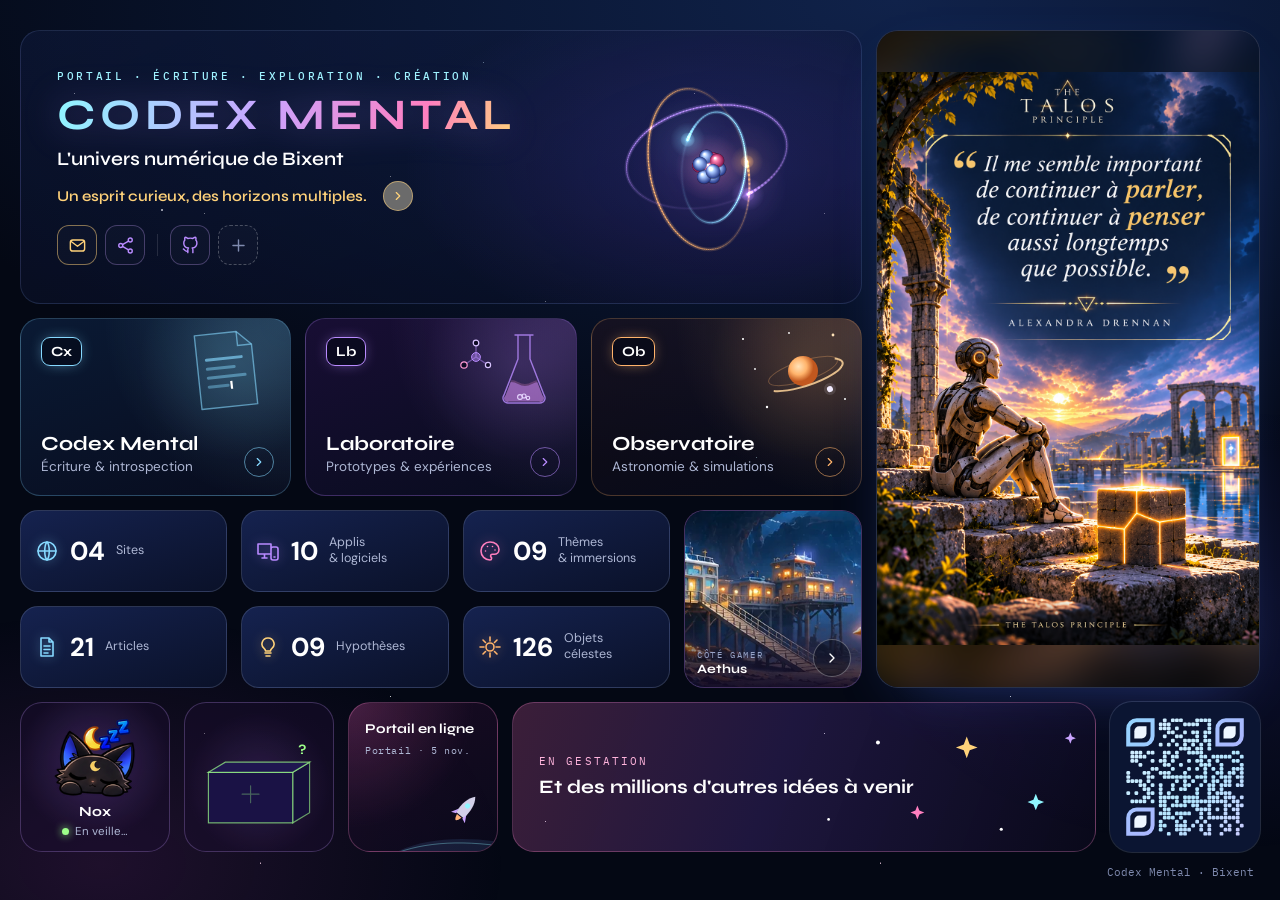
==== commit 78abcb0e: "Chevrons vers le panneau latéral (présentation, jeux), rotation douce des jeux, panneau plus large, " ====
--- a/index.html
+++ b/index.html
@@ -32,7 +32,7 @@
       <p class="subtitle">L'univers numérique de Bixent</p>
       <div class="bio-row">
         <p class="bio-head">Un esprit curieux, des horizons multiples.</p>
-        <a class="go go-inline" href="a-propos.html" aria-label="En savoir plus sur Bixent"><svg viewBox="0 0 24 24" aria-hidden="true"><path d="M9 18l6-6-6-6"/></svg></a>
+        <button type="button" class="go go-inline" data-panel="about" aria-haspopup="dialog" aria-label="En savoir plus sur Bixent"><svg viewBox="0 0 24 24" aria-hidden="true"><path d="M9 18l6-6-6-6"/></svg></button>
       </div>
       <div class="links" id="links">
         <a class="icon-btn icon-mail" id="mail-btn" href="mailto:contact@codexmental.com" aria-label="M'écrire" data-tip="M'écrire"><svg viewBox="0 0 24 24" aria-hidden="true"><rect x="3" y="5" width="18" height="14" rx="3"/><path d="M4 7l8 6 8-6"/></svg></a>
@@ -132,7 +132,7 @@
         <span class="gamer-kicker">Côté gamer</span>
         <span class="gamer-name" id="gamer-name"></span>
       </div>
-      <button type="button" class="icon-btn round gamer-next" id="games-next" aria-label="Jeu suivant"><svg viewBox="0 0 24 24" aria-hidden="true"><path d="M9 18l6-6-6-6"/></svg></button>
+      <button type="button" class="icon-btn round gamer-next" data-panel="games" aria-haspopup="dialog" aria-label="Voir tous mes jeux"><svg viewBox="0 0 24 24" aria-hidden="true"><path d="M9 18l6-6-6-6"/></svg></button>
     </section>
   </div>
 
@@ -259,6 +259,31 @@
   </div>
 </dialog>
 
+<template id="tpl-about" data-label="À propos">
+  <section class="d-sec">
+    <h2 class="d-title">Bixent</h2>
+    <p>J'aime questionner ce qui nous entoure, explorer ce que nous comprenons encore mal et donner forme aux idées qui traversent mon esprit.</p>
+    <p>Entre écriture, sciences, psychologie, technologies et créations numériques, chaque question peut devenir une réflexion, chaque idée un projet, et chaque exploration une nouvelle découverte.</p>
+    <p class="d-sign">— Bixent</p>
+  </section>
+  <section class="d-sec">
+    <h3 class="d-h">Ce que je fais</h3>
+    <ul class="d-list">
+      <li><b style="color:#b98bff">Côté pro</b><span>Je conçois mes propres sites, applications et logiciels, pour le web, Windows et Android, de l'idée jusqu'au code.</span></li>
+      <li><b style="color:#ff6ebe">Côté créatif</b><span>J'écris, je réfléchis à voix haute et j'avance des hypothèses sur l'espace, sans formation scientifique mais avec beaucoup de curiosité.</span></li>
+    </ul>
+  </section>
+  <section class="d-sec">
+    <h3 class="d-h">Mes univers</h3>
+    <ul class="d-uni">
+      <li><a href="https://codexmental.com" style="--c:#86d9ff"><b>Codex Mental</b><span>Écriture &amp; introspection</span></a></li>
+      <li><a href="https://lab.codexmental.com" style="--c:#b98bff"><b>Laboratoire</b><span>Prototypes &amp; expériences</span></a></li>
+      <li><a href="https://obs.codexmental.com" style="--c:#ffb36b"><b>Observatoire</b><span>Astronomie &amp; simulations</span></a></li>
+    </ul>
+  </section>
+  <a class="d-more" href="a-propos.html">Lire la page complète <span aria-hidden="true">→</span></a>
+</template>
+
 <template id="tpl-games" data-label="Côté gamer">
   <section class="d-sec">
     <h2 class="d-title">Mes mondes de jeu</h2>
--- a/css/style.css
+++ b/css/style.css
@@ -193,7 +193,7 @@
 /* ---------- Côté gamer ---------- */
 .gamer { --c: var(--perso); border-color: rgba(197, 154, 255, .26); background: #150c2a; }
 .gamer-art { position: absolute; inset: 0; }
-.gamer-art img, .gamer-art svg { position: absolute; inset: 0; width: 100%; height: 100%; object-fit: cover; display: block; animation: swap .6s ease both; }
+.gamer-art img, .gamer-art svg { position: absolute; inset: 0; width: 100%; height: 100%; object-fit: cover; display: block; }
 .gamer-cap { position: absolute; left: 0; right: 0; bottom: 0; padding: 34px 46px 10px 12px; display: flex; flex-direction: column; gap: 1px; background: linear-gradient(to top, rgba(18, 9, 34, .94), rgba(18, 9, 34, 0)); }
 .gamer-kicker { font-family: var(--mono); font-size: 9px; letter-spacing: .18em; text-transform: uppercase; color: #97a3c7; }
 .gamer-name { font-family: var(--display); font-size: clamp(12px, 1vw, 14px); font-weight: 700; line-height: 1.15; color: #fff; display: -webkit-box; -webkit-line-clamp: 2; -webkit-box-orient: vertical; overflow: hidden; overflow-wrap: anywhere; animation: swap .6s ease both; }
@@ -306,7 +306,7 @@
 .cover span { font-size: 12px; color: var(--muted); }
 
 /* ---------- Panneau « En savoir plus » ---------- */
-.drawer { position: fixed; inset: 0 0 0 auto; margin: 0; height: 100%; max-height: none; width: min(420px, 100vw); padding: 0; border: 0; border-left: 1px solid rgba(150, 180, 255, .2);
+.drawer { position: fixed; inset: 0 0 0 auto; margin: 0; height: 100%; max-height: none; width: min(480px, 100vw); padding: 0; border: 0; border-left: 1px solid rgba(150, 180, 255, .2);
   background: linear-gradient(180deg, rgba(12, 24, 54, .97), rgba(5, 10, 26, .98)); color: var(--fg); box-shadow: -30px 0 80px -30px rgba(80, 120, 255, .45); overflow-y: auto;
   animation: slide-in .32s cubic-bezier(.2, .7, .2, 1) both; }
 .drawer.closing { animation: slide-out .26s ease both; }
@@ -381,20 +381,55 @@
 
 .foot { display: flex; justify-content: flex-end; padding: 12px 6px 0; font-family: var(--mono); font-size: 11px; color: var(--dim); }
 
+
+/* Rotation des jeux : fondu enchaîné */
+.gamer-art > img, .gamer-art > .gamer-scene { position: absolute; inset: 0; width: 100%; height: 100%; object-fit: cover; opacity: 0; transition: opacity 1.2s ease; }
+.gamer-art > .gamer-scene svg { width: 100%; height: 100%; display: block; }
+.gamer-art > .on { opacity: 1; }
+/* Panneau « À propos » : univers en liste à filets, lien vers la page complète */
+.d-uni { list-style: none; margin: 0; padding: 0; }
+.d-uni li + li { border-top: 1px dashed rgba(150, 180, 255, .16); }
+.d-uni a { display: grid; grid-template-columns: 10px minmax(0, 1fr) auto; align-items: center; column-gap: 12px; padding: 10px 2px; text-decoration: none; }
+.d-uni a::before { content: ""; width: 8px; height: 8px; border-radius: 50%; background: var(--c); box-shadow: 0 0 10px var(--c); }
+.d-uni a::after { content: "→"; color: var(--c); opacity: .6; transition: transform .2s, opacity .2s; }
+.d-uni a:hover::after { transform: translateX(3px); opacity: 1; }
+.d-uni b { font-family: var(--display); font-size: 15px; color: #fff; }
+.d-uni span { grid-column: 2; font-size: 13px; color: var(--muted); }
+.d-uni a::after { grid-column: 3; grid-row: 1 / span 2; }
+.d-uni a::before { grid-row: 1 / span 2; }
+.d-more { align-self: flex-start; font-family: var(--mono); font-size: 12px; letter-spacing: .06em; color: var(--gold); text-decoration: none; border-bottom: 1px solid rgba(255, 210, 122, .35); padding-bottom: 2px; }
+.d-more:hover { border-color: var(--gold); }
+
 /* ---------- Page « À propos » ---------- */
 .page { max-width: 720px; margin: 0 auto; padding: 24px 16px 18px; display: flex; flex-direction: column; gap: var(--gap); }
 .back { align-self: flex-start; display: inline-flex; align-items: center; gap: 10px; min-height: 44px; color: var(--soft); text-decoration: none; font-family: var(--mono); font-size: 12px; letter-spacing: .06em; }
 .back .go { --c: var(--gold); position: relative; right: auto; bottom: auto; }
 .back:hover { color: #fff; } .back:hover .go { background: var(--gold); color: var(--void); }
-.page-head { padding: 28px 30px; display: flex; flex-direction: column; gap: 8px; background: radial-gradient(ellipse 60% 100% at 90% 0%, rgba(122, 77, 255, .2), transparent 70%), linear-gradient(160deg, rgba(18, 30, 70, .42), rgba(8, 13, 34, .5)); }
-.page-sec { padding: 22px 26px; display: flex; flex-direction: column; gap: 10px; background: linear-gradient(160deg, #0d1834, #080c1e); }
-.page-sec p { color: var(--soft); font-size: 15px; line-height: 1.65; }
-.page-links { list-style: none; margin: 0; padding: 0; display: grid; grid-template-columns: repeat(3, minmax(0, 1fr)); gap: 10px; }
-.page-links a { display: flex; flex-direction: column; gap: 2px; padding: 12px 14px; border-radius: 14px; border: 1px solid color-mix(in srgb, var(--c) 30%, transparent); text-decoration: none; transition: border-color .2s, transform .2s; }
-.page-links a:hover { border-color: var(--c); transform: translateY(-2px); }
-.page-links b { font-family: var(--display); color: #fff; font-size: 15px; }
-.page-links span { font-size: 12.5px; color: var(--muted); }
-@media (max-width: 640px) { .page-links { grid-template-columns: minmax(0, 1fr); } .page-head, .page-sec { padding: 20px 18px; } }
+/* Mise en page éditoriale : pas de cartes, des filets, des colonnes, de l'air */
+.about { max-width: 760px; gap: 0; padding-bottom: 28px; }
+.ab-hero { position: relative; padding: 36px 0 28px; display: flex; flex-direction: column; gap: 10px; }
+.ab-hero::before { content: ""; position: absolute; z-index: -1; right: -10%; top: -20%; width: 70%; height: 140%; pointer-events: none;
+  background: radial-gradient(closest-side, rgba(122, 77, 255, .28), transparent); filter: blur(10px); }
+.ab-hero .title { font-size: clamp(44px, 9vw, 72px); }
+.ab-hero::after { content: ""; display: block; height: 1px; margin-top: 18px; background: linear-gradient(90deg, var(--cyan), var(--violet) 40%, transparent); opacity: .6; }
+.ab-lead { padding: 4px 0 30px; display: flex; flex-direction: column; gap: 14px; }
+.ab-lead p { font-size: clamp(17px, 2.2vw, 20px); line-height: 1.65; color: var(--fg); max-width: 62ch; }
+.ab-lead .d-sign { font-size: 15px; }
+.ab-sec { padding: 26px 0; border-top: 1px dashed rgba(150, 180, 255, .18); display: flex; flex-direction: column; gap: 16px; }
+.ab-cols { display: grid; grid-template-columns: repeat(2, minmax(0, 1fr)); }
+.ab-cols > div { padding: 2px 26px 2px 0; display: flex; flex-direction: column; gap: 6px; }
+.ab-cols > div + div { padding: 2px 0 2px 26px; border-left: 1px dotted rgba(150, 180, 255, .28); }
+.ab-cols b { font-family: var(--display); font-size: 17px; color: var(--c); }
+.ab-cols p { color: var(--soft); font-size: 15px; line-height: 1.65; }
+.ab-uni b { font-size: 17px; }
+.ab-uni a { padding: 14px 2px; }
+.ab-contact { padding: 30px 0 10px; border-top: 1px solid rgba(255, 210, 122, .25); display: flex; align-items: center; justify-content: space-between; flex-wrap: wrap; gap: 14px; }
+.ab-contact p { font-family: var(--display); font-size: 18px; color: #fff; }
+@media (max-width: 640px) {
+  .ab-cols { grid-template-columns: minmax(0, 1fr); gap: 18px; }
+  .ab-cols > div, .ab-cols > div + div { padding: 0; border-left: 0; }
+  .ab-cols > div + div { padding-top: 18px; border-top: 1px dotted rgba(150, 180, 255, .28); }
+}
 
 /* ---------- Animations internes ---------- */
 /* Codex : la page s'écrit ligne après ligne, le curseur suit */
